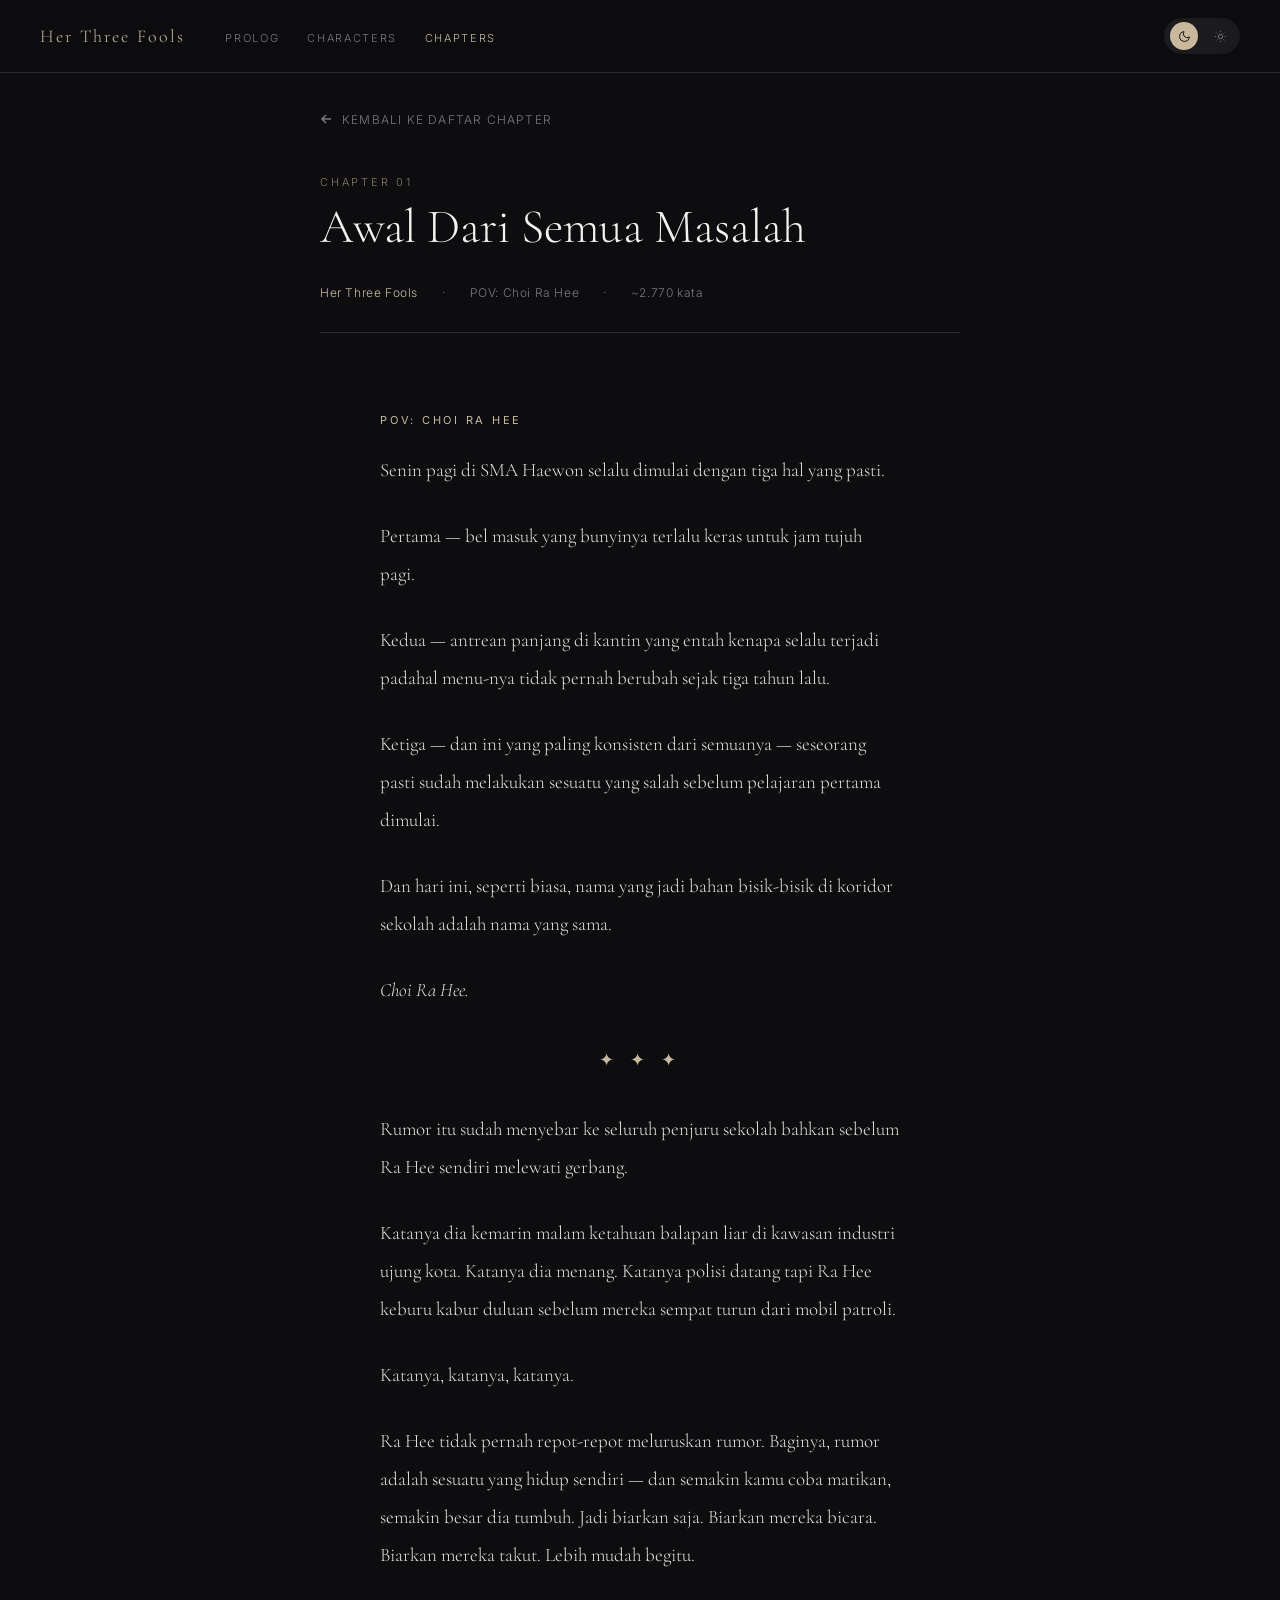
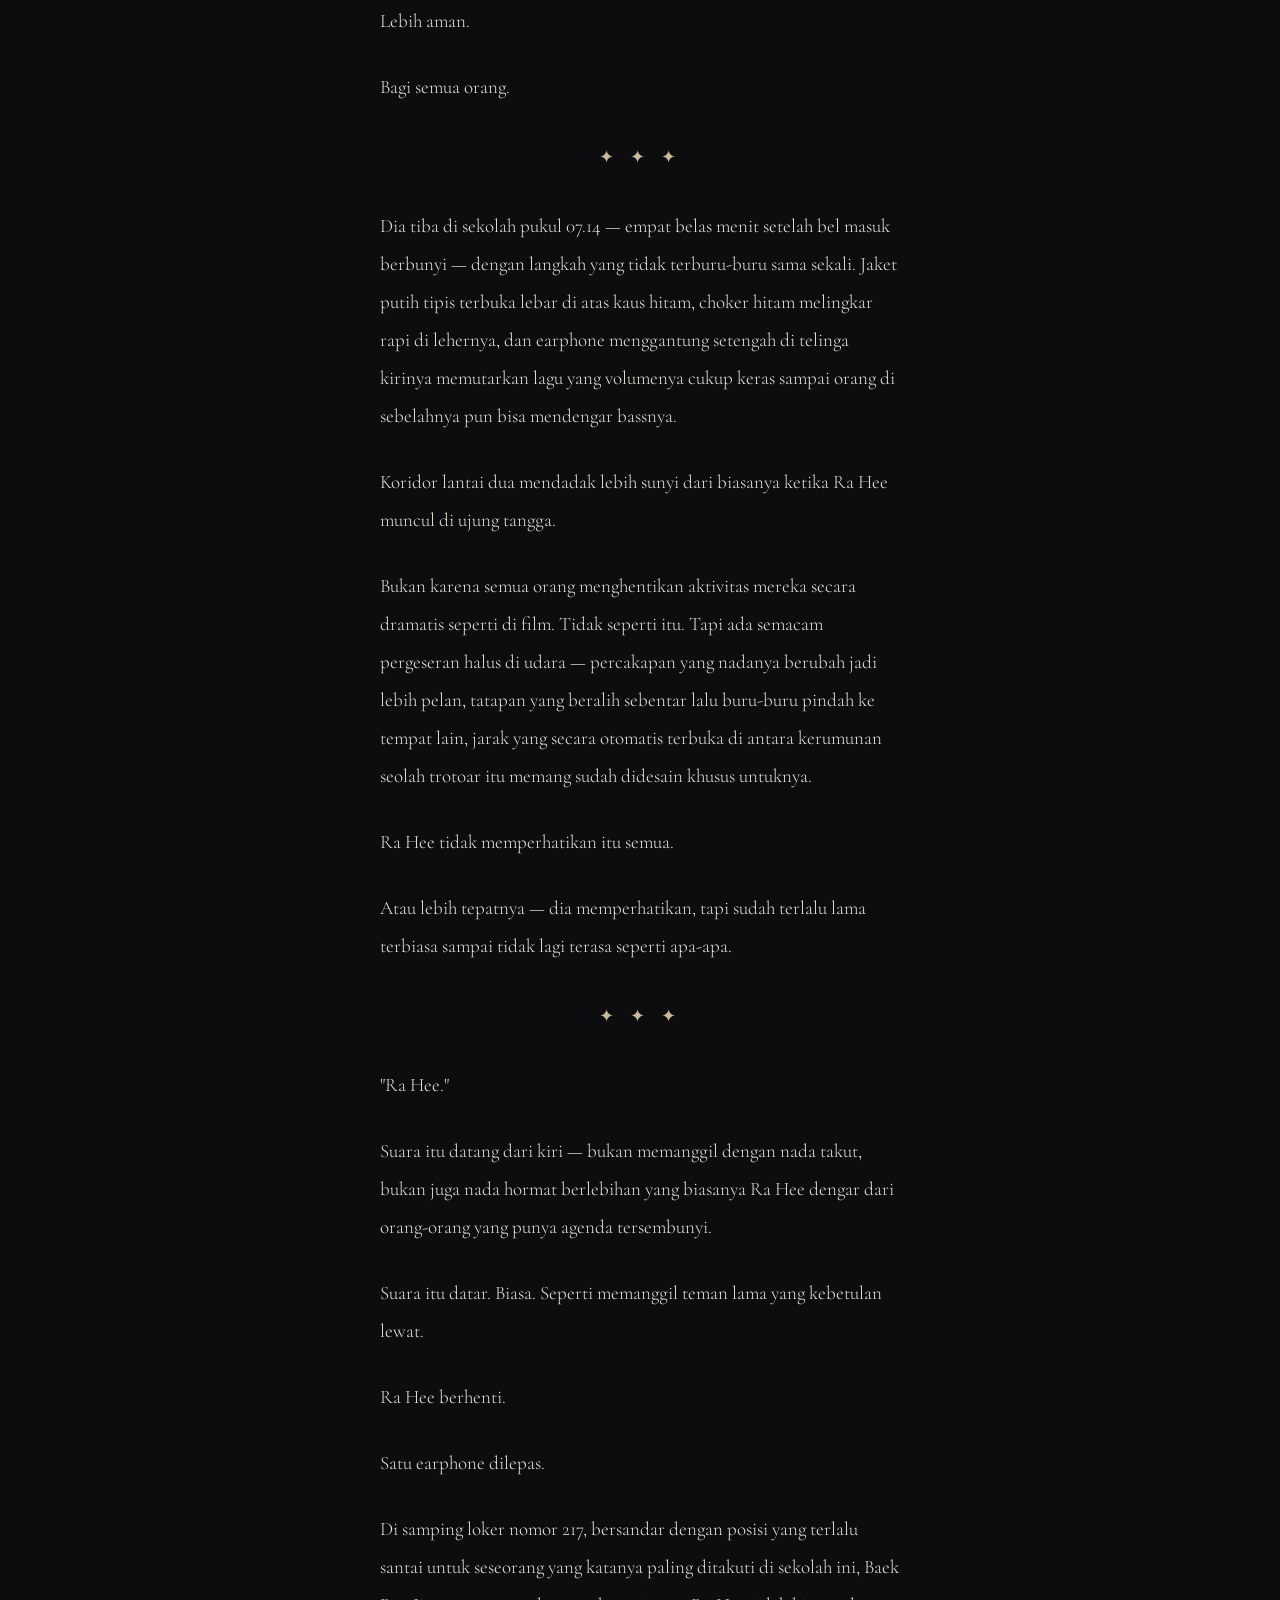
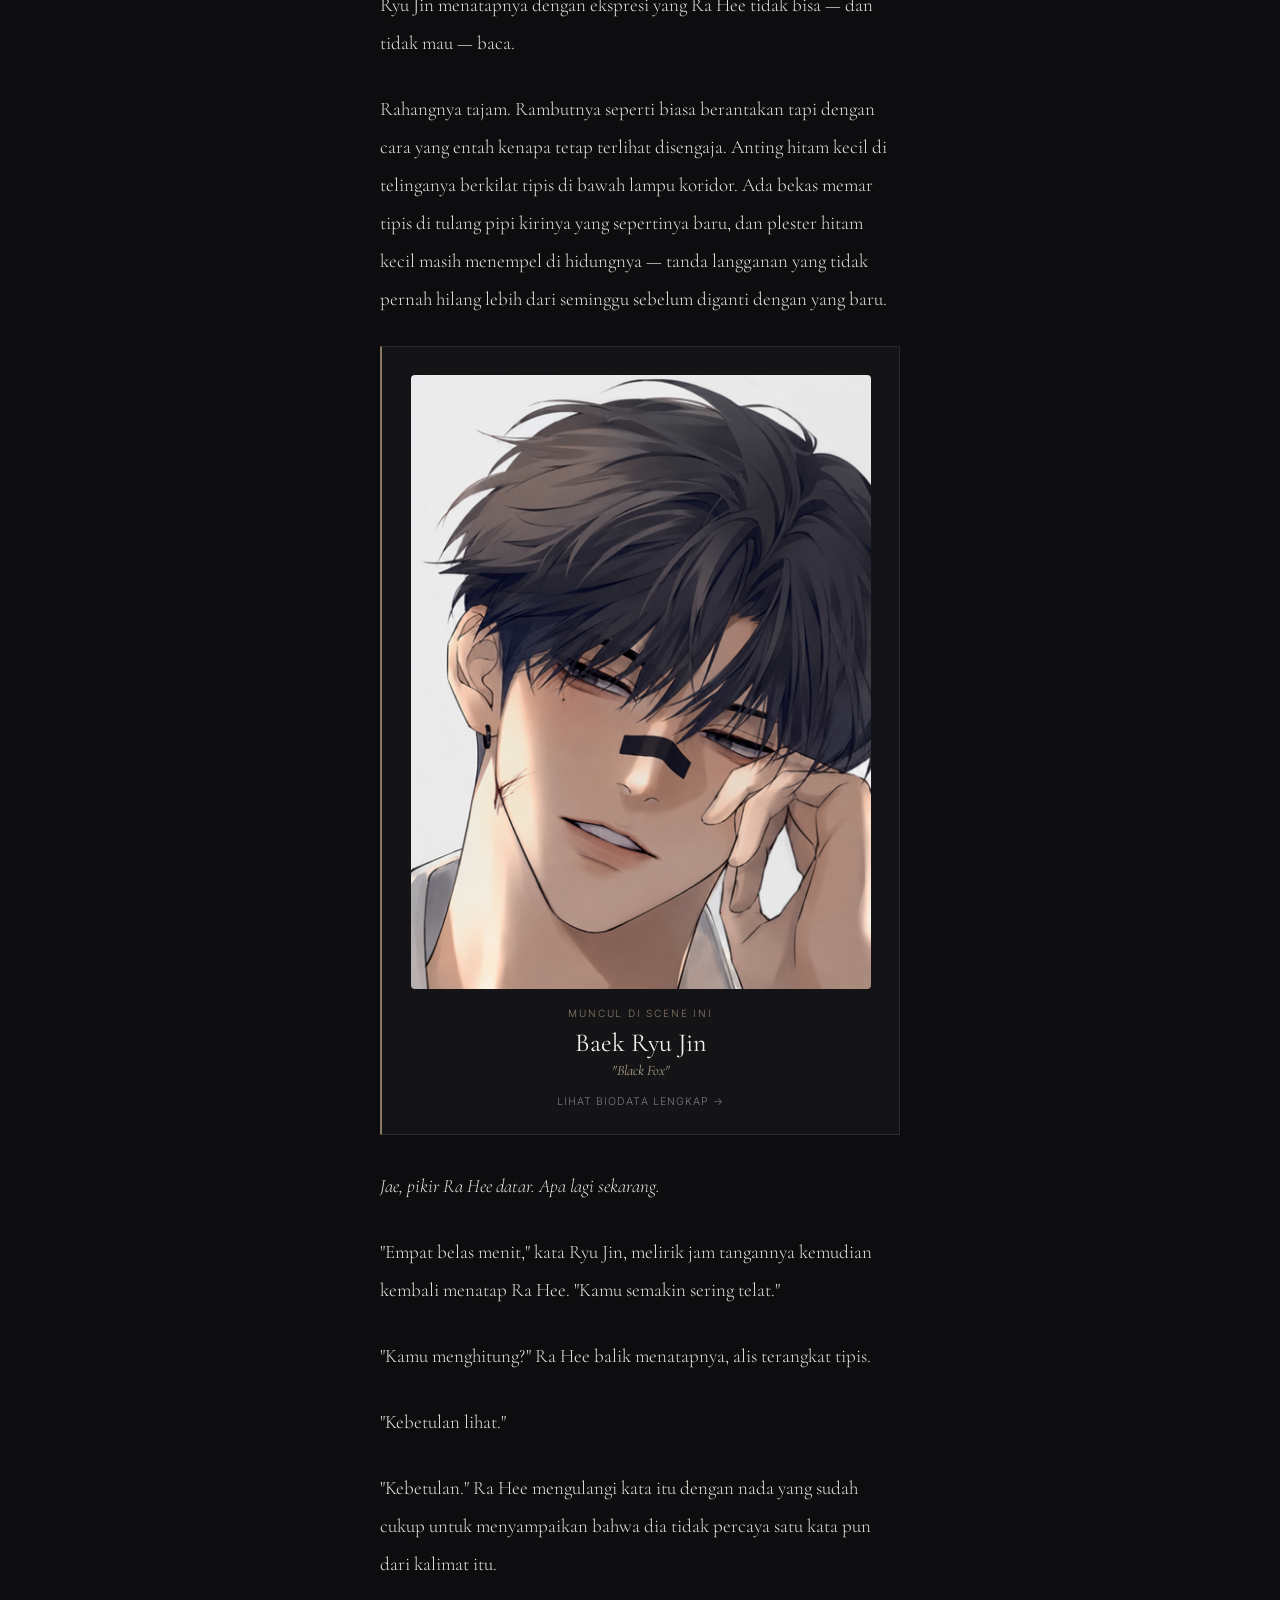
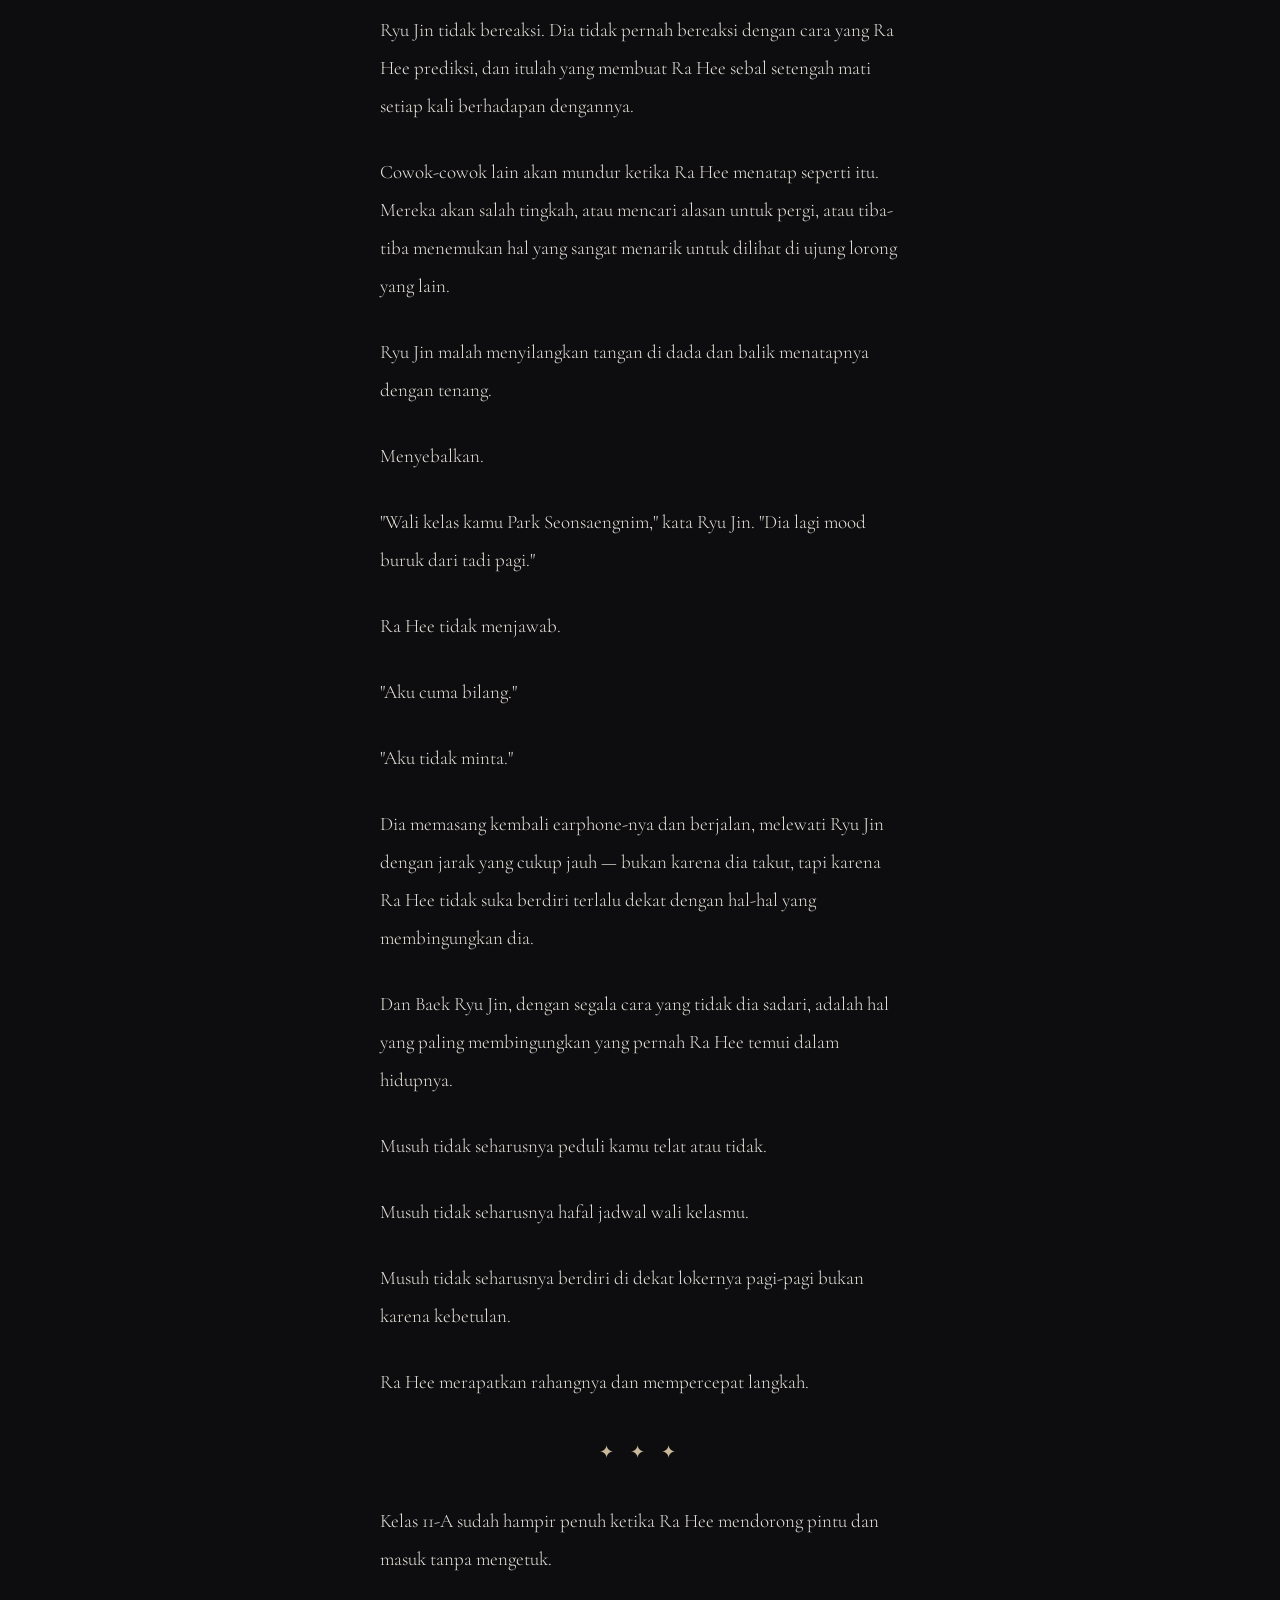
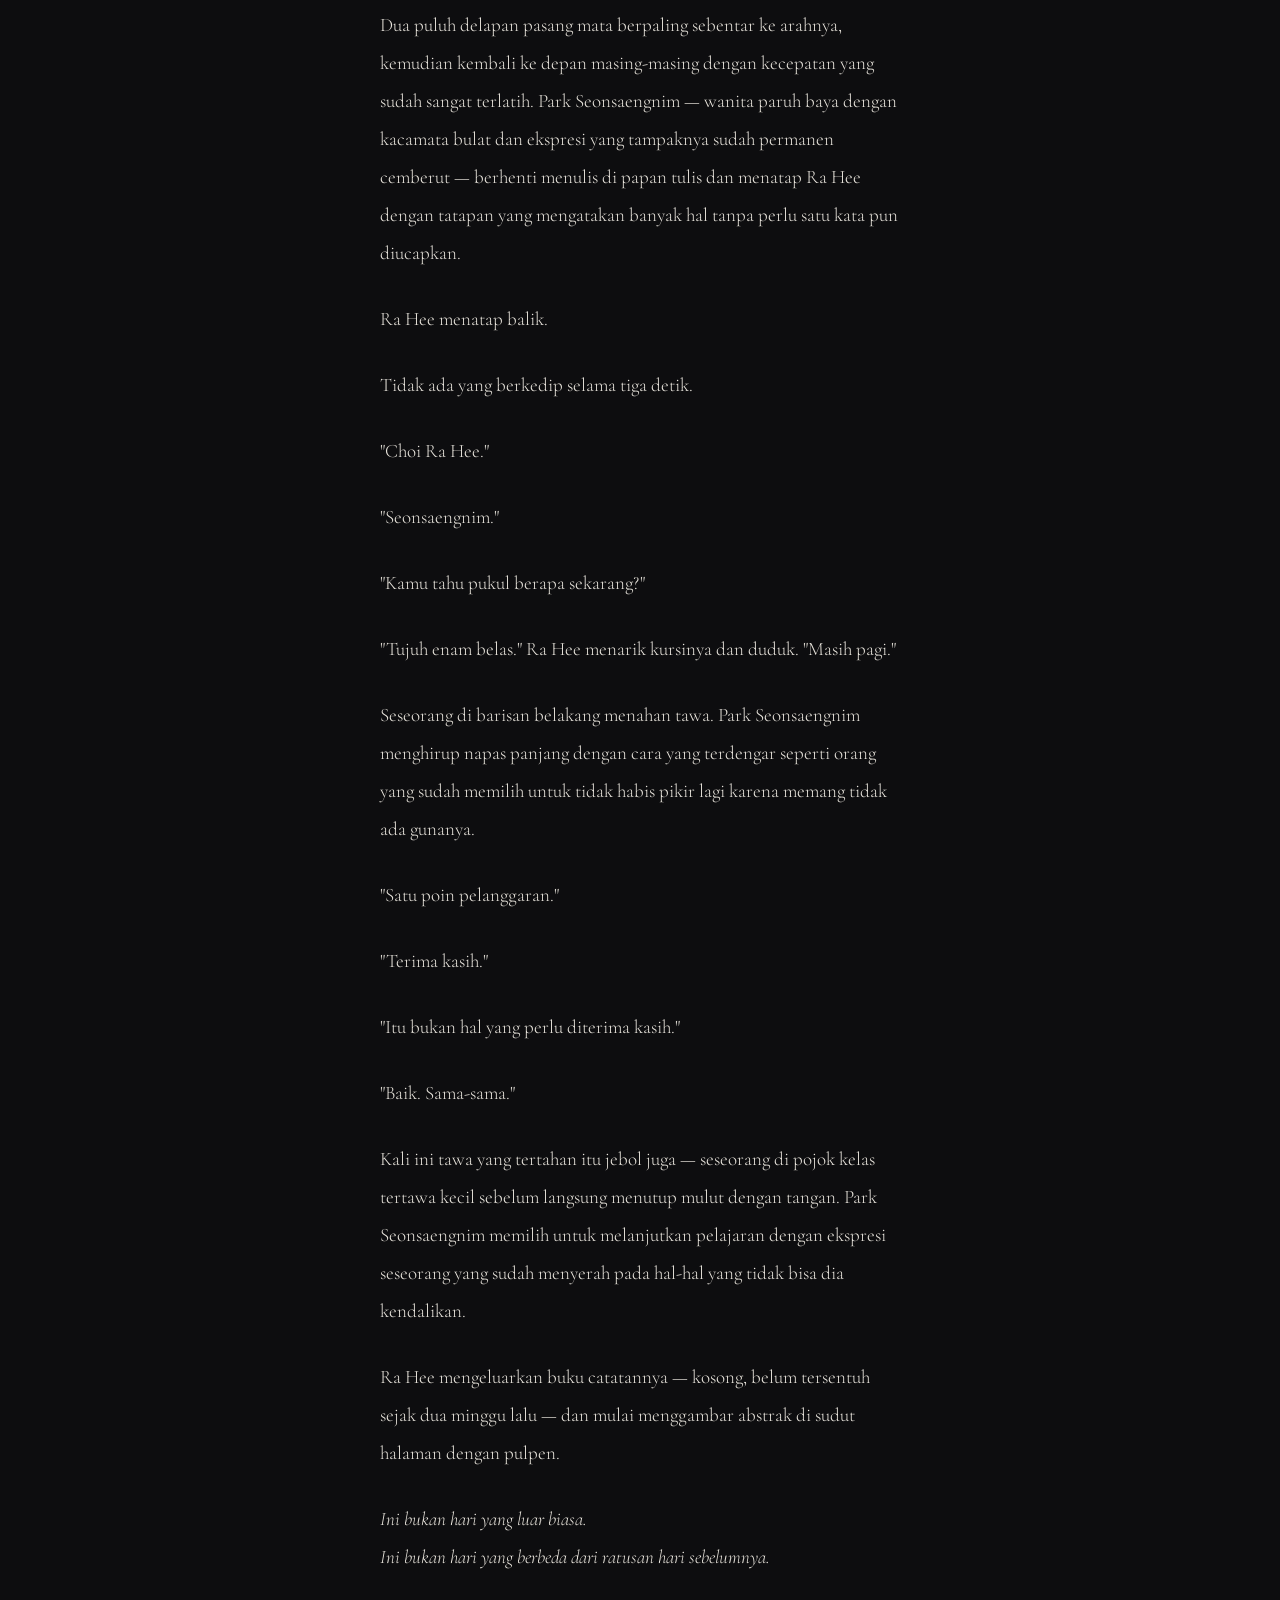
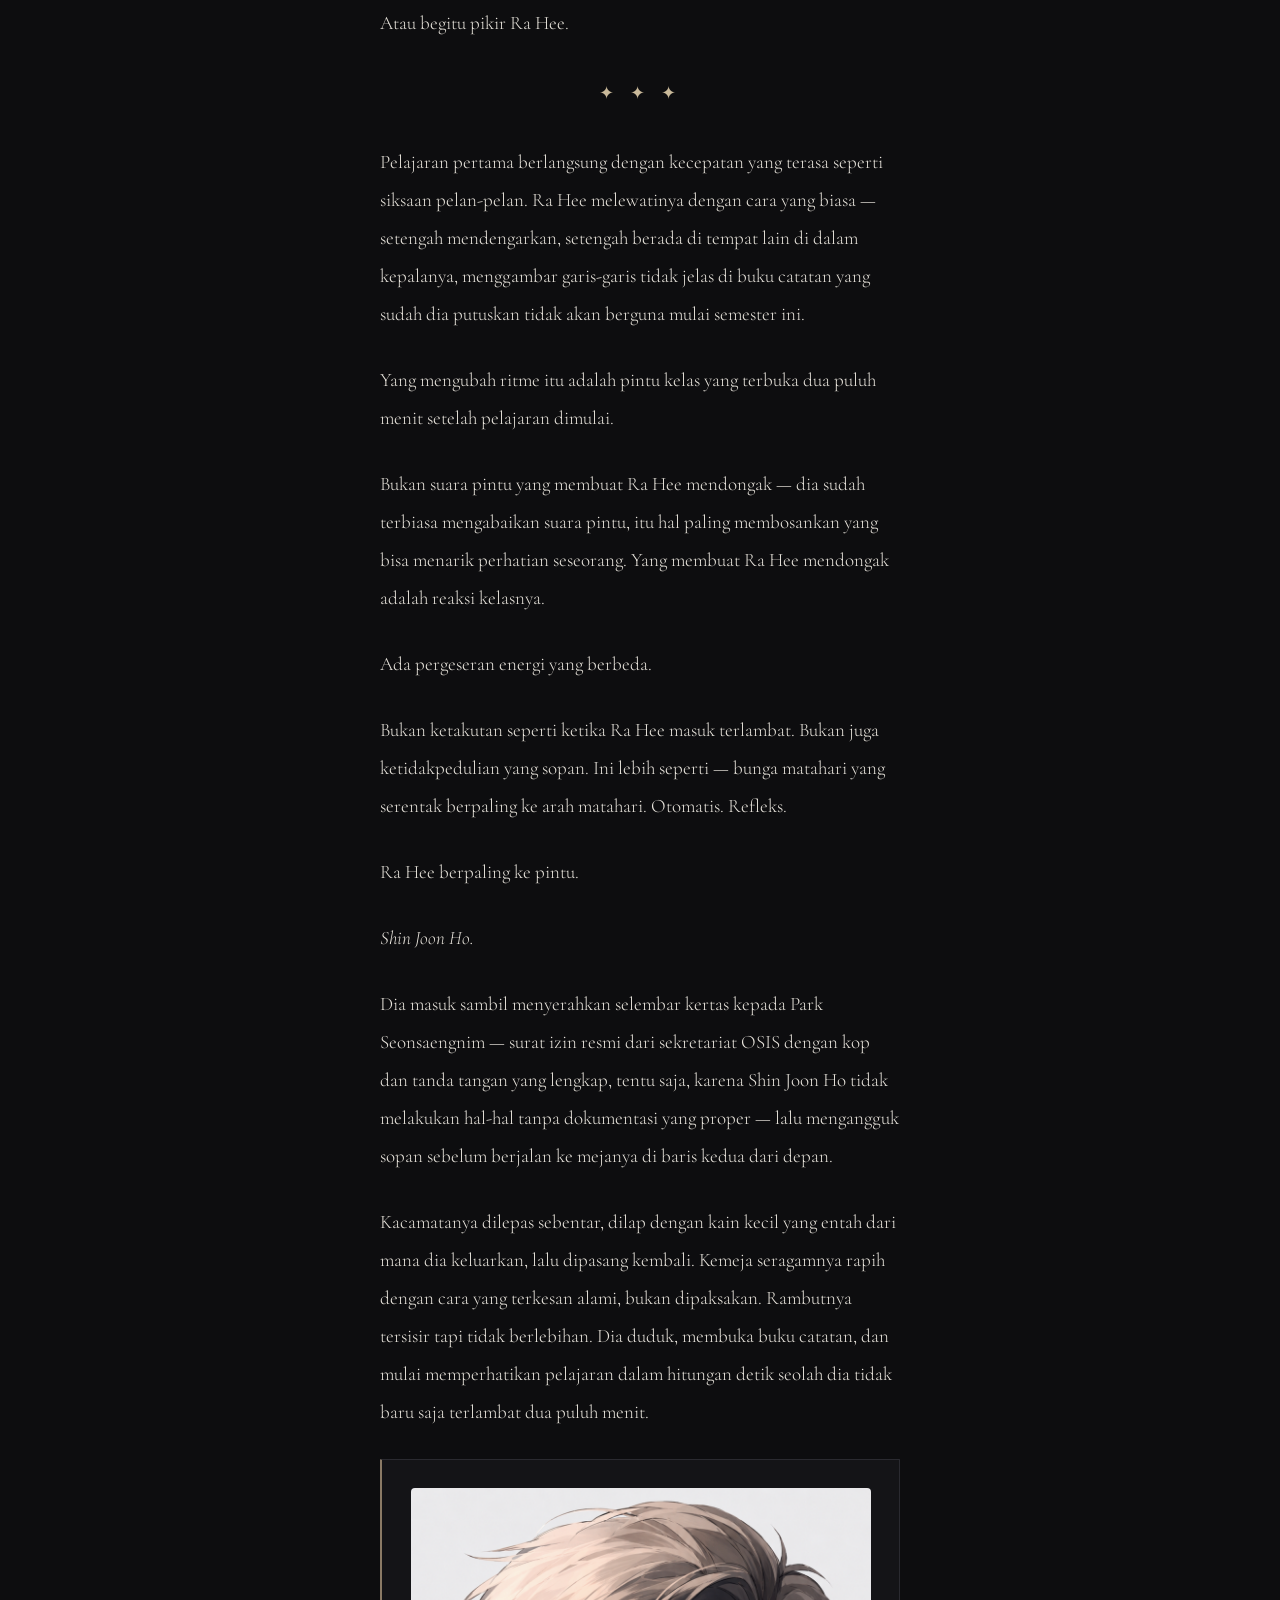
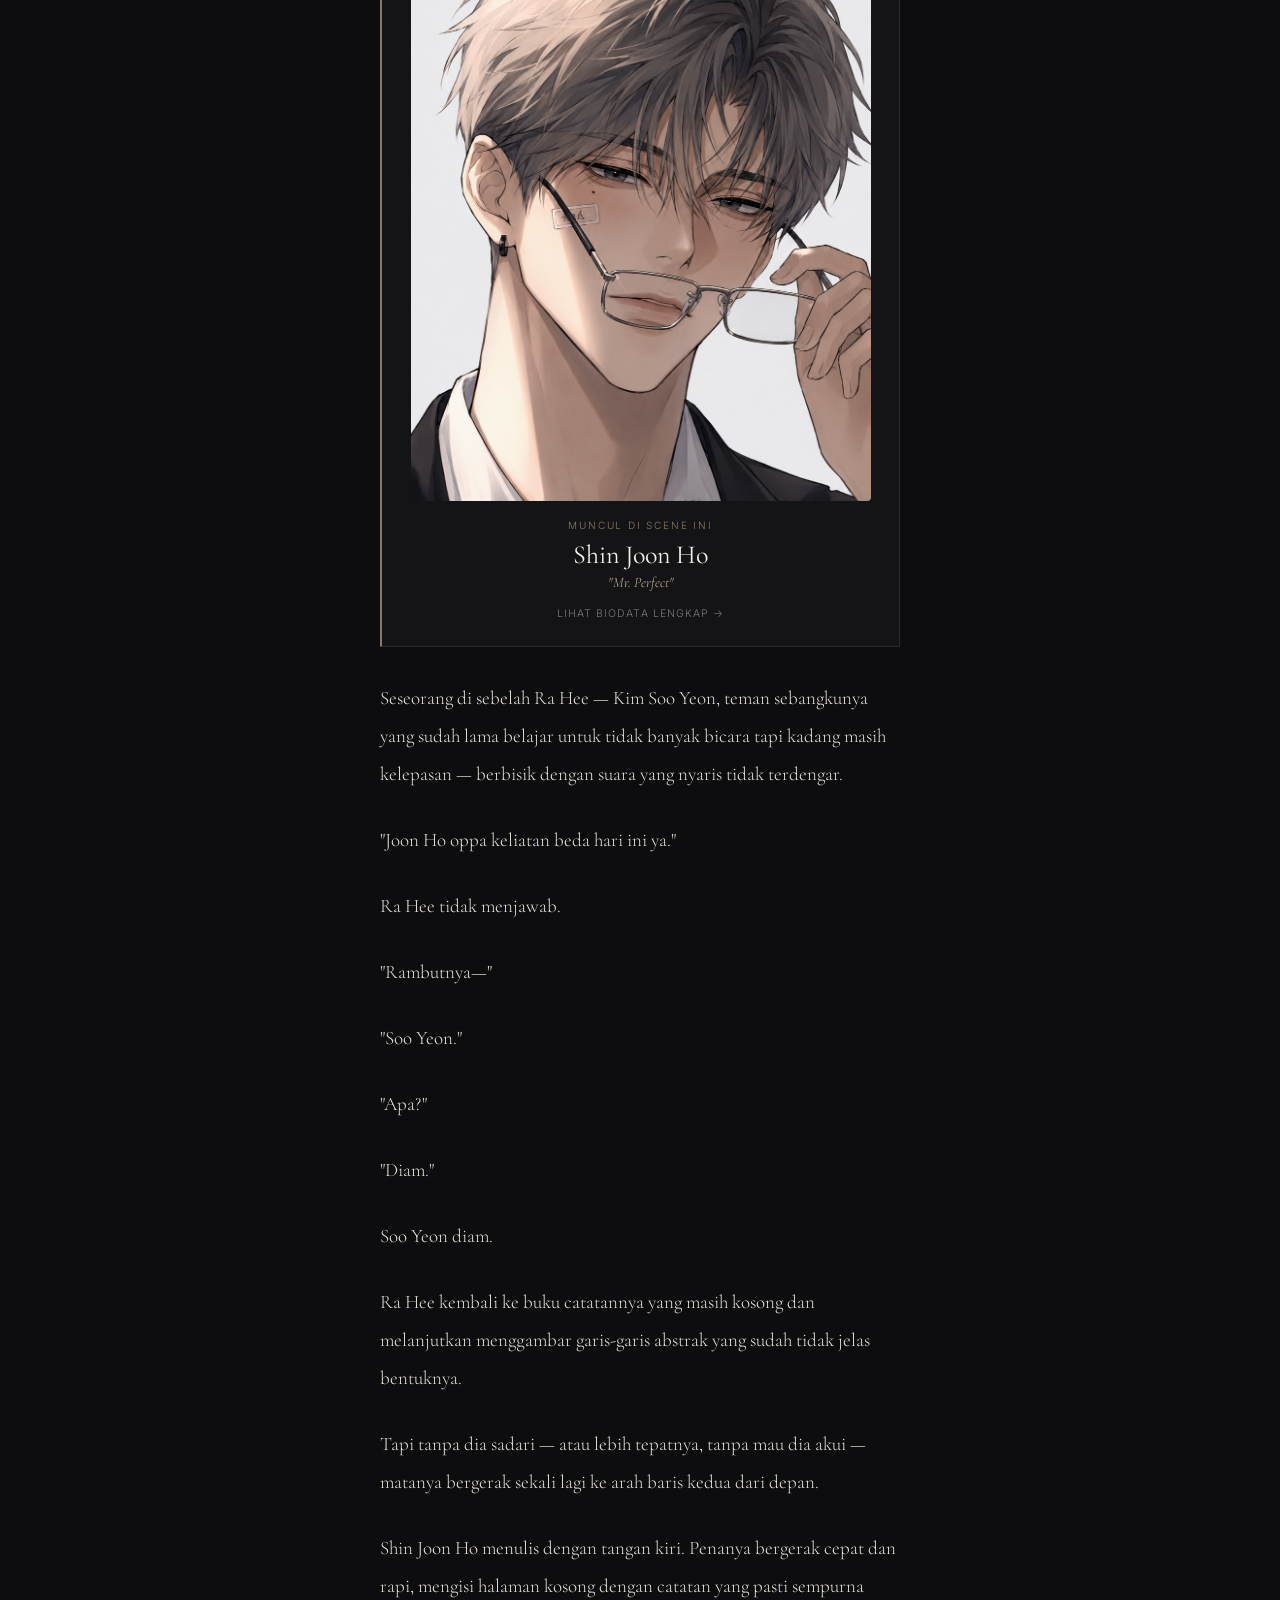
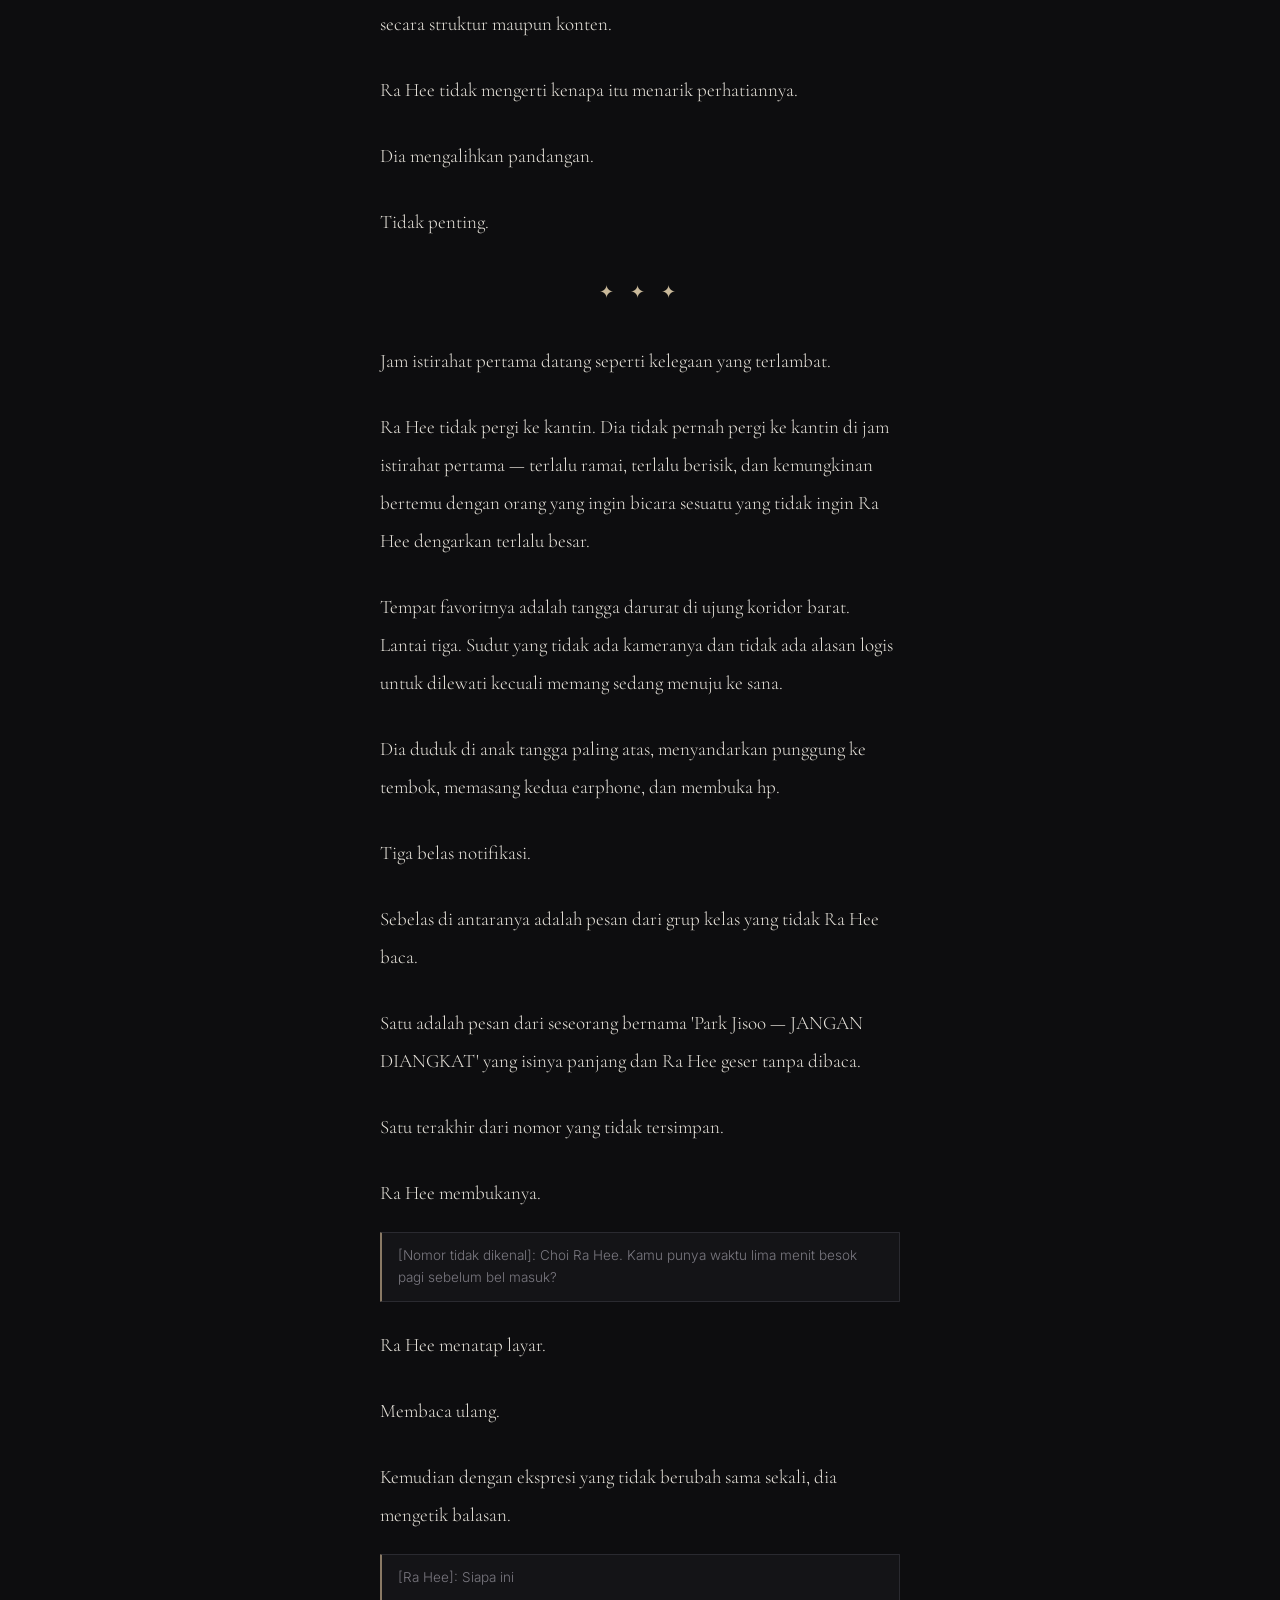
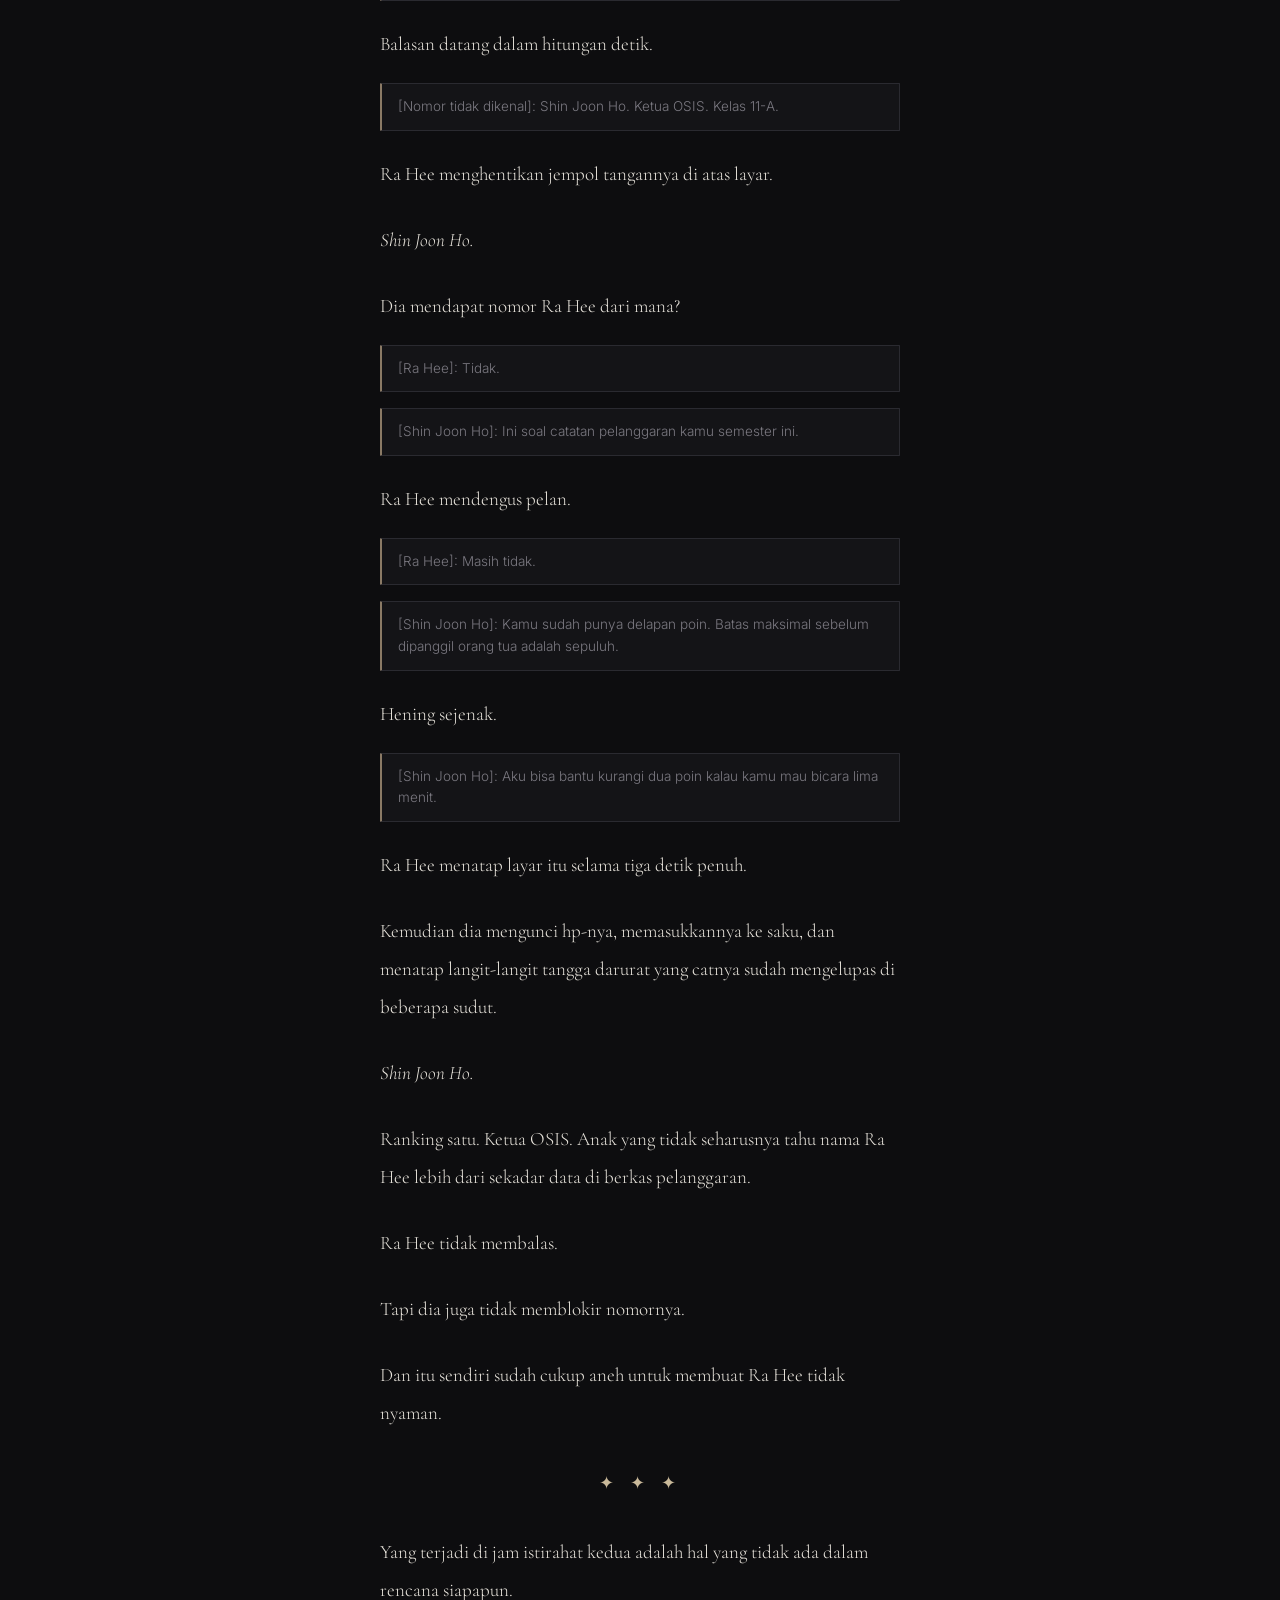
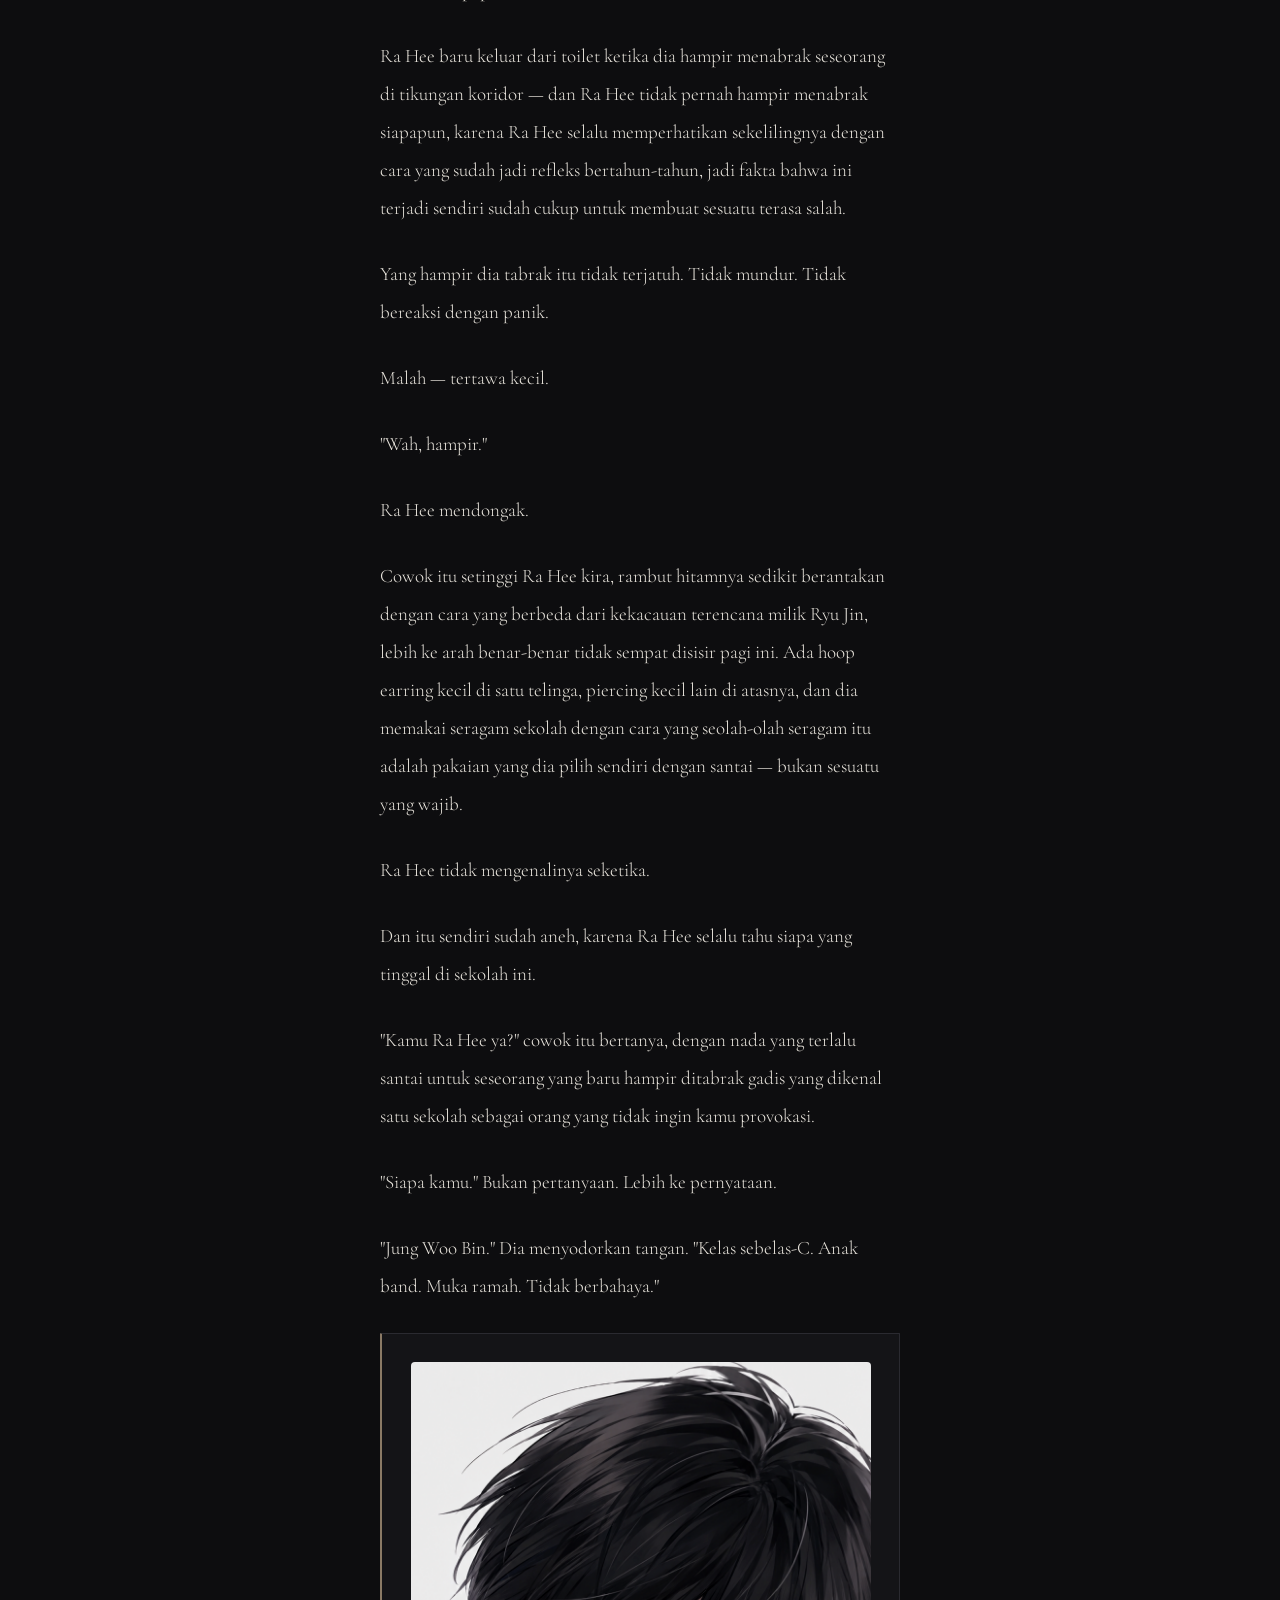
==== chapter-1.html @ b144f865 "first commit" ====
<!DOCTYPE html>
<html lang="id" data-theme="dark">

<head>
    <meta charset="UTF-8" />
    <meta name="viewport" content="width=device-width, initial-scale=1.0" />
    <title>Chapter 01 &mdash; Awal Dari Semua Masalah | Her Three Fools</title>
    <link
        href="https://fonts.googleapis.com/css2?family=Cormorant+Garamond:ital,wght@0,300;0,400;0,600;1,300;1,400&family=Inter:wght@300;400;500&display=swap"
        rel="stylesheet" />
    <link rel="stylesheet" href="assets/style.css" />
</head>

<body>

    <nav>
        <div class="nav-left">
            <a class="nav-logo" href="index.html">Her Three Fools</a>
            <ul class="nav-links">
                <li><a href="index.html#prolog">Prolog</a></li>
                <li><a href="index.html#characters">Characters</a></li>
                <li><a href="index.html#chapters" class="current">Chapters</a></li>
            </ul>
        </div>
        <div class="nav-right">
            <button class="theme-toggle" onclick="toggleTheme()" title="Ganti tema"
                style="cursor:pointer;border:none;font-family:'Inter',sans-serif;">
                <div class="toggle-icon" id="icon-dark">
                    <svg width="13" height="13" viewBox="0 0 24 24" fill="none" stroke="currentColor"
                        stroke-width="1.8">
                        <path d="M21 12.79A9 9 0 1111.21 3 7 7 0 0021 12.79z" /></svg>
                </div>
                <div class="toggle-icon" id="icon-light">
                    <svg width="13" height="13" viewBox="0 0 24 24" fill="none" stroke="currentColor"
                        stroke-width="1.8">
                        <circle cx="12" cy="12" r="4" />
                        <path
                            d="M12 2v2M12 20v2M4.93 4.93l1.41 1.41M17.66 17.66l1.41 1.41M2 12h2M20 12h2M6.34 17.66l-1.41 1.41M19.07 4.93l-1.41 1.41" />
                        </svg>
                </div>
            </button>
            <button class="hamburger-btn" onclick="openMobileMenu()" aria-label="Menu">
                <svg width="16" height="16" viewBox="0 0 24 24" fill="none" stroke="currentColor" stroke-width="1.8">
                    <path d="M3 6h18M3 12h18M3 18h18" /></svg>
            </button>
        </div>
    </nav>

    <div class="menu-overlay" id="menu-overlay" onclick="closeMobileMenu()"></div>
    <div class="mobile-menu" id="mobile-menu">
        <button class="mobile-close" onclick="closeMobileMenu()" aria-label="Tutup menu">
            <svg width="14" height="14" viewBox="0 0 24 24" fill="none" stroke="currentColor" stroke-width="1.8">
                <path d="M6 6l12 12M18 6L6 18" /></svg>
        </button>
        <a href="index.html#prolog">Prolog</a>
        <a href="index.html#characters">Characters</a>
        <a href="index.html#chapters" class="current">Chapters</a>
    </div>

    <div class="reader-header">
        <a class="reader-back" href="index.html#chapters">
            <svg width="14" height="14" viewBox="0 0 14 14" fill="none" stroke="currentColor" stroke-width="1.5">
                <path d="M11 7H3M6 3L2 7l4 4" />
            </svg>
            Kembali ke Daftar Chapter
        </a>
        <div class="reader-chapter-label">Chapter 01</div>
        <h1 class="reader-title">Awal Dari Semua Masalah</h1>
        <div class="reader-meta">
            <span>Her Three Fools</span>
            <span>&middot;</span>
            <span>POV: Choi Ra Hee</span>
            <span>&middot;</span>
            <span>~2.770 kata</span>
        </div>
    </div>

    <div class="reader-body">
        <div class="pov">POV: Choi Ra Hee</div>
        <p>Senin pagi di SMA Haewon selalu dimulai dengan tiga hal yang pasti.</p>
        <p>Pertama — bel masuk yang bunyinya terlalu keras untuk jam tujuh pagi.</p>
        <p>Kedua — antrean panjang di kantin yang entah kenapa selalu terjadi padahal menu-nya tidak pernah berubah
            sejak tiga tahun lalu.</p>
        <p>Ketiga — dan ini yang paling konsisten dari semuanya — seseorang pasti sudah melakukan sesuatu yang salah
            sebelum pelajaran pertama dimulai.</p>
        <p>Dan hari ini, seperti biasa, nama yang jadi bahan bisik-bisik di koridor sekolah adalah nama yang sama.</p>
        <p><em>Choi Ra Hee.</em></p>
        <div class="scene-break">✦ ✦ ✦</div>
        <p>Rumor itu sudah menyebar ke seluruh penjuru sekolah bahkan sebelum Ra Hee sendiri melewati gerbang.</p>
        <p>Katanya dia kemarin malam ketahuan balapan liar di kawasan industri ujung kota. Katanya dia menang. Katanya
            polisi datang tapi Ra Hee keburu kabur duluan sebelum mereka sempat turun dari mobil patroli.</p>
        <p>Katanya, katanya, katanya.</p>
        <p>Ra Hee tidak pernah repot-repot meluruskan rumor. Baginya, rumor adalah sesuatu yang hidup sendiri — dan
            semakin kamu coba matikan, semakin besar dia tumbuh. Jadi biarkan saja. Biarkan mereka bicara. Biarkan
            mereka takut. Lebih mudah begitu.</p>
        <p>Lebih aman.</p>
        <p>Bagi semua orang.</p>
        <div class="scene-break">✦ ✦ ✦</div>
        <p>Dia tiba di sekolah pukul 07.14 — empat belas menit setelah bel masuk berbunyi — dengan langkah yang tidak
            terburu-buru sama sekali. Jaket putih tipis terbuka lebar di atas kaus hitam, choker hitam melingkar rapi di
            lehernya, dan earphone menggantung setengah di telinga kirinya memutarkan lagu yang volumenya cukup keras
            sampai orang di sebelahnya pun bisa mendengar bassnya.</p>
        <p>Koridor lantai dua mendadak lebih sunyi dari biasanya ketika Ra Hee muncul di ujung tangga.</p>
        <p>Bukan karena semua orang menghentikan aktivitas mereka secara dramatis seperti di film. Tidak seperti itu.
            Tapi ada semacam pergeseran halus di udara — percakapan yang nadanya berubah jadi lebih pelan, tatapan yang
            beralih sebentar lalu buru-buru pindah ke tempat lain, jarak yang secara otomatis terbuka di antara
            kerumunan seolah trotoar itu memang sudah didesain khusus untuknya.</p>
        <p>Ra Hee tidak memperhatikan itu semua.</p>
        <p>Atau lebih tepatnya — dia memperhatikan, tapi sudah terlalu lama terbiasa sampai tidak lagi terasa seperti
            apa-apa.</p>
        <div class="scene-break">✦ ✦ ✦</div>
        <p>"Ra Hee."</p>
        <p>Suara itu datang dari kiri — bukan memanggil dengan nada takut, bukan juga nada hormat berlebihan yang
            biasanya Ra Hee dengar dari orang-orang yang punya agenda tersembunyi.</p>
        <p>Suara itu datar. Biasa. Seperti memanggil teman lama yang kebetulan lewat.</p>
        <p>Ra Hee berhenti.</p>
        <p>Satu earphone dilepas.</p>
        <p>Di samping loker nomor 217, bersandar dengan posisi yang terlalu santai untuk seseorang yang katanya paling
            ditakuti di sekolah ini, Baek Ryu Jin menatapnya dengan ekspresi yang Ra Hee tidak bisa — dan tidak mau —
            baca.</p>
        <p>Rahangnya tajam. Rambutnya seperti biasa berantakan tapi dengan cara yang entah kenapa tetap terlihat
            disengaja. Anting hitam kecil di telinganya berkilat tipis di bawah lampu koridor. Ada bekas memar tipis di
            tulang pipi kirinya yang sepertinya baru, dan plester hitam kecil masih menempel di hidungnya — tanda
            langganan yang tidak pernah hilang lebih dari seminggu sebelum diganti dengan yang baru.</p>

        <div class="char-inline-card">
            <div class="char-inline-photo"><img src="assets/images/pose_art/Baek Ryu Jin.png" alt="Baek Ryu Jin" />
            </div>
            <div class="char-inline-text">
                <div class="char-inline-label">Muncul di scene ini</div>
                <div class="char-inline-name">Baek Ryu Jin</div>
                <div class="char-inline-alias">&quot;Black Fox&quot;</div>
                <a class="char-inline-link" href="characters/baek-ryu-jin.html">Lihat biodata lengkap &rarr;</a>
            </div>
        </div>
        <p><em>Jae, pikir Ra Hee datar. Apa lagi sekarang.</em></p>
        <p>"Empat belas menit," kata Ryu Jin, melirik jam tangannya kemudian kembali menatap Ra Hee. "Kamu semakin
            sering telat."</p>
        <p>"Kamu menghitung?" Ra Hee balik menatapnya, alis terangkat tipis.</p>
        <p>"Kebetulan lihat."</p>
        <p>"Kebetulan." Ra Hee mengulangi kata itu dengan nada yang sudah cukup untuk menyampaikan bahwa dia tidak
            percaya satu kata pun dari kalimat itu.</p>
        <p>Ryu Jin tidak bereaksi. Dia tidak pernah bereaksi dengan cara yang Ra Hee prediksi, dan itulah yang membuat
            Ra Hee sebal setengah mati setiap kali berhadapan dengannya.</p>
        <p>Cowok-cowok lain akan mundur ketika Ra Hee menatap seperti itu. Mereka akan salah tingkah, atau mencari
            alasan untuk pergi, atau tiba-tiba menemukan hal yang sangat menarik untuk dilihat di ujung lorong yang
            lain.</p>
        <p>Ryu Jin malah menyilangkan tangan di dada dan balik menatapnya dengan tenang.</p>
        <p>Menyebalkan.</p>
        <p>"Wali kelas kamu Park Seonsaengnim," kata Ryu Jin. "Dia lagi mood buruk dari tadi pagi."</p>
        <p>Ra Hee tidak menjawab.</p>
        <p>"Aku cuma bilang."</p>
        <p>"Aku tidak minta."</p>
        <p>Dia memasang kembali earphone-nya dan berjalan, melewati Ryu Jin dengan jarak yang cukup jauh — bukan karena
            dia takut, tapi karena Ra Hee tidak suka berdiri terlalu dekat dengan hal-hal yang membingungkan dia.</p>
        <p>Dan Baek Ryu Jin, dengan segala cara yang tidak dia sadari, adalah hal yang paling membingungkan yang pernah
            Ra Hee temui dalam hidupnya.</p>
        <p>Musuh tidak seharusnya peduli kamu telat atau tidak.</p>
        <p>Musuh tidak seharusnya hafal jadwal wali kelasmu.</p>
        <p>Musuh tidak seharusnya berdiri di dekat lokernya pagi-pagi bukan karena kebetulan.</p>
        <p>Ra Hee merapatkan rahangnya dan mempercepat langkah.</p>
        <div class="scene-break">✦ ✦ ✦</div>
        <p>Kelas 11-A sudah hampir penuh ketika Ra Hee mendorong pintu dan masuk tanpa mengetuk.</p>
        <p>Dua puluh delapan pasang mata berpaling sebentar ke arahnya, kemudian kembali ke depan masing-masing dengan
            kecepatan yang sudah sangat terlatih. Park Seonsaengnim — wanita paruh baya dengan kacamata bulat dan
            ekspresi yang tampaknya sudah permanen cemberut — berhenti menulis di papan tulis dan menatap Ra Hee dengan
            tatapan yang mengatakan banyak hal tanpa perlu satu kata pun diucapkan.</p>
        <p>Ra Hee menatap balik.</p>
        <p>Tidak ada yang berkedip selama tiga detik.</p>
        <p>"Choi Ra Hee."</p>
        <p>"Seonsaengnim."</p>
        <p>"Kamu tahu pukul berapa sekarang?"</p>
        <p>"Tujuh enam belas." Ra Hee menarik kursinya dan duduk. "Masih pagi."</p>
        <p>Seseorang di barisan belakang menahan tawa. Park Seonsaengnim menghirup napas panjang dengan cara yang
            terdengar seperti orang yang sudah memilih untuk tidak habis pikir lagi karena memang tidak ada gunanya.</p>
        <p>"Satu poin pelanggaran."</p>
        <p>"Terima kasih."</p>
        <p>"Itu bukan hal yang perlu diterima kasih."</p>
        <p>"Baik. Sama-sama."</p>
        <p>Kali ini tawa yang tertahan itu jebol juga — seseorang di pojok kelas tertawa kecil sebelum langsung menutup
            mulut dengan tangan. Park Seonsaengnim memilih untuk melanjutkan pelajaran dengan ekspresi seseorang yang
            sudah menyerah pada hal-hal yang tidak bisa dia kendalikan.</p>
        <p>Ra Hee mengeluarkan buku catatannya — kosong, belum tersentuh sejak dua minggu lalu — dan mulai menggambar
            abstrak di sudut halaman dengan pulpen.</p>
        <p><em>Ini bukan hari yang luar biasa.<br />Ini bukan hari yang berbeda dari ratusan hari sebelumnya.</em></p>
        <p>Atau begitu pikir Ra Hee.</p>
        <div class="scene-break">✦ ✦ ✦</div>
        <p>Pelajaran pertama berlangsung dengan kecepatan yang terasa seperti siksaan pelan-pelan. Ra Hee melewatinya
            dengan cara yang biasa — setengah mendengarkan, setengah berada di tempat lain di dalam kepalanya,
            menggambar garis-garis tidak jelas di buku catatan yang sudah dia putuskan tidak akan berguna mulai semester
            ini.</p>
        <p>Yang mengubah ritme itu adalah pintu kelas yang terbuka dua puluh menit setelah pelajaran dimulai.</p>
        <p>Bukan suara pintu yang membuat Ra Hee mendongak — dia sudah terbiasa mengabaikan suara pintu, itu hal paling
            membosankan yang bisa menarik perhatian seseorang. Yang membuat Ra Hee mendongak adalah reaksi kelasnya.</p>
        <p>Ada pergeseran energi yang berbeda.</p>
        <p>Bukan ketakutan seperti ketika Ra Hee masuk terlambat. Bukan juga ketidakpedulian yang sopan. Ini lebih
            seperti — bunga matahari yang serentak berpaling ke arah matahari. Otomatis. Refleks.</p>
        <p>Ra Hee berpaling ke pintu.</p>
        <p><em>Shin Joon Ho.</em></p>
        <p>Dia masuk sambil menyerahkan selembar kertas kepada Park Seonsaengnim — surat izin resmi dari sekretariat
            OSIS dengan kop dan tanda tangan yang lengkap, tentu saja, karena Shin Joon Ho tidak melakukan hal-hal tanpa
            dokumentasi yang proper — lalu mengangguk sopan sebelum berjalan ke mejanya di baris kedua dari depan.</p>
        <p>Kacamatanya dilepas sebentar, dilap dengan kain kecil yang entah dari mana dia keluarkan, lalu dipasang
            kembali. Kemeja seragamnya rapih dengan cara yang terkesan alami, bukan dipaksakan. Rambutnya tersisir tapi
            tidak berlebihan. Dia duduk, membuka buku catatan, dan mulai memperhatikan pelajaran dalam hitungan detik
            seolah dia tidak baru saja terlambat dua puluh menit.</p>

        <div class="char-inline-card">
            <div class="char-inline-photo"><img src="assets/images/pose_art/Shin Joon Ho.png" alt="Shin Joon Ho" />
            </div>
            <div class="char-inline-text">
                <div class="char-inline-label">Muncul di scene ini</div>
                <div class="char-inline-name">Shin Joon Ho</div>
                <div class="char-inline-alias">&quot;Mr. Perfect&quot;</div>
                <a class="char-inline-link" href="characters/shin-joon-ho.html">Lihat biodata lengkap &rarr;</a>
            </div>
        </div>
        <p>Seseorang di sebelah Ra Hee — Kim Soo Yeon, teman sebangkunya yang sudah lama belajar untuk tidak banyak
            bicara tapi kadang masih kelepasan — berbisik dengan suara yang nyaris tidak terdengar.</p>
        <p>"Joon Ho oppa keliatan beda hari ini ya."</p>
        <p>Ra Hee tidak menjawab.</p>
        <p>"Rambutnya—"</p>
        <p>"Soo Yeon."</p>
        <p>"Apa?"</p>
        <p>"Diam."</p>
        <p>Soo Yeon diam.</p>
        <p>Ra Hee kembali ke buku catatannya yang masih kosong dan melanjutkan menggambar garis-garis abstrak yang sudah
            tidak jelas bentuknya.</p>
        <p>Tapi tanpa dia sadari — atau lebih tepatnya, tanpa mau dia akui — matanya bergerak sekali lagi ke arah baris
            kedua dari depan.</p>
        <p>Shin Joon Ho menulis dengan tangan kiri. Penanya bergerak cepat dan rapi, mengisi halaman kosong dengan
            catatan yang pasti sempurna secara struktur maupun konten.</p>
        <p>Ra Hee tidak mengerti kenapa itu menarik perhatiannya.</p>
        <p>Dia mengalihkan pandangan.</p>
        <p>Tidak penting.</p>
        <div class="scene-break">✦ ✦ ✦</div>
        <p>Jam istirahat pertama datang seperti kelegaan yang terlambat.</p>
        <p>Ra Hee tidak pergi ke kantin. Dia tidak pernah pergi ke kantin di jam istirahat pertama — terlalu ramai,
            terlalu berisik, dan kemungkinan bertemu dengan orang yang ingin bicara sesuatu yang tidak ingin Ra Hee
            dengarkan terlalu besar.</p>
        <p>Tempat favoritnya adalah tangga darurat di ujung koridor barat. Lantai tiga. Sudut yang tidak ada kameranya
            dan tidak ada alasan logis untuk dilewati kecuali memang sedang menuju ke sana.</p>
        <p>Dia duduk di anak tangga paling atas, menyandarkan punggung ke tembok, memasang kedua earphone, dan membuka
            hp.</p>
        <p>Tiga belas notifikasi.</p>
        <p>Sebelas di antaranya adalah pesan dari grup kelas yang tidak Ra Hee baca.</p>
        <p>Satu adalah pesan dari seseorang bernama 'Park Jisoo — JANGAN DIANGKAT' yang isinya panjang dan Ra Hee geser
            tanpa dibaca.</p>
        <p>Satu terakhir dari nomor yang tidak tersimpan.</p>
        <p>Ra Hee membukanya.</p>
        <p class="dialogue-line">[Nomor tidak dikenal]: Choi Ra Hee. Kamu punya waktu lima menit besok pagi sebelum bel
            masuk?</p>
        <p>Ra Hee menatap layar.</p>
        <p>Membaca ulang.</p>
        <p>Kemudian dengan ekspresi yang tidak berubah sama sekali, dia mengetik balasan.</p>
        <p class="dialogue-line">[Ra Hee]: Siapa ini</p>
        <p>Balasan datang dalam hitungan detik.</p>
        <p class="dialogue-line">[Nomor tidak dikenal]: Shin Joon Ho. Ketua OSIS. Kelas 11-A.</p>
        <p>Ra Hee menghentikan jempol tangannya di atas layar.</p>
        <p><em>Shin Joon Ho.</em></p>
        <p>Dia mendapat nomor Ra Hee dari mana?</p>
        <p class="dialogue-line">[Ra Hee]: Tidak.</p>
        <p class="dialogue-line">[Shin Joon Ho]: Ini soal catatan pelanggaran kamu semester ini.</p>
        <p>Ra Hee mendengus pelan.</p>
        <p class="dialogue-line">[Ra Hee]: Masih tidak.</p>
        <p class="dialogue-line">[Shin Joon Ho]: Kamu sudah punya delapan poin. Batas maksimal sebelum dipanggil orang
            tua adalah sepuluh.</p>
        <p>Hening sejenak.</p>
        <p class="dialogue-line">[Shin Joon Ho]: Aku bisa bantu kurangi dua poin kalau kamu mau bicara lima menit.</p>
        <p>Ra Hee menatap layar itu selama tiga detik penuh.</p>
        <p>Kemudian dia mengunci hp-nya, memasukkannya ke saku, dan menatap langit-langit tangga darurat yang catnya
            sudah mengelupas di beberapa sudut.</p>
        <p><em>Shin Joon Ho.</em></p>
        <p>Ranking satu. Ketua OSIS. Anak yang tidak seharusnya tahu nama Ra Hee lebih dari sekadar data di berkas
            pelanggaran.</p>
        <p>Ra Hee tidak membalas.</p>
        <p>Tapi dia juga tidak memblokir nomornya.</p>
        <p>Dan itu sendiri sudah cukup aneh untuk membuat Ra Hee tidak nyaman.</p>
        <div class="scene-break">✦ ✦ ✦</div>
        <p>Yang terjadi di jam istirahat kedua adalah hal yang tidak ada dalam rencana siapapun.</p>
        <p>Ra Hee baru keluar dari toilet ketika dia hampir menabrak seseorang di tikungan koridor — dan Ra Hee tidak
            pernah hampir menabrak siapapun, karena Ra Hee selalu memperhatikan sekelilingnya dengan cara yang sudah
            jadi refleks bertahun-tahun, jadi fakta bahwa ini terjadi sendiri sudah cukup untuk membuat sesuatu terasa
            salah.</p>
        <p>Yang hampir dia tabrak itu tidak terjatuh. Tidak mundur. Tidak bereaksi dengan panik.</p>
        <p>Malah — tertawa kecil.</p>
        <p>"Wah, hampir."</p>
        <p>Ra Hee mendongak.</p>
        <p>Cowok itu setinggi Ra Hee kira, rambut hitamnya sedikit berantakan dengan cara yang berbeda dari kekacauan
            terencana milik Ryu Jin, lebih ke arah benar-benar tidak sempat disisir pagi ini. Ada hoop earring kecil di
            satu telinga, piercing kecil lain di atasnya, dan dia memakai seragam sekolah dengan cara yang seolah-olah
            seragam itu adalah pakaian yang dia pilih sendiri dengan santai — bukan sesuatu yang wajib.</p>
        <p>Ra Hee tidak mengenalinya seketika.</p>
        <p>Dan itu sendiri sudah aneh, karena Ra Hee selalu tahu siapa yang tinggal di sekolah ini.</p>
        <p>"Kamu Ra Hee ya?" cowok itu bertanya, dengan nada yang terlalu santai untuk seseorang yang baru hampir
            ditabrak gadis yang dikenal satu sekolah sebagai orang yang tidak ingin kamu provokasi.</p>
        <p>"Siapa kamu." Bukan pertanyaan. Lebih ke pernyataan.</p>
        <p>"Jung Woo Bin." Dia menyodorkan tangan. "Kelas sebelas-C. Anak band. Muka ramah. Tidak berbahaya."</p>

        <div class="char-inline-card">
            <div class="char-inline-photo"><img src="assets/images/pose_art/Jung Woo Bin.png" alt="Jung Woo Bin" />
            </div>
            <div class="char-inline-text">
                <div class="char-inline-label">Muncul di scene ini</div>
                <div class="char-inline-name">Jung Woo Bin</div>
                <div class="char-inline-alias">&quot;Red Flag Berjalan&quot;</div>
                <a class="char-inline-link" href="characters/jung-woo-bin.html">Lihat biodata lengkap &rarr;</a>
            </div>
        </div>
        <p>Ra Hee menatap tangan itu.</p>
        <p>Tidak menyambutnya.</p>
        <p>"Aku tidak kenal kamu," kata Ra Hee datar.</p>
        <p>"Sekarang kenal." Dia menurunkan tangannya tanpa tampak tersinggung sama sekali. "Aku sudah sering lihat kamu
            tapi baru berani nyapa hari ini."</p>
        <p>"Kenapa baru hari ini."</p>
        <p>Jung Woo Bin tersenyum — bukan senyum canggung, bukan senyum yang dipaksakan, tapi senyum orang yang memang
            selalu punya jawaban untuk pertanyaan apapun.</p>
        <p>"Karena tadi kamu hampir nabrak aku duluan. Kesempatan yang sayang dilewatin."</p>
        <p>Ra Hee menatapnya selama dua detik.</p>
        <p>Kemudian berjalan melewatinya tanpa satu kata pun.</p>
        <p>"Sampai ketemu lagi, Ra Hee!" suaranya terdengar dari belakang, tidak terpengaruh sama sekali.</p>
        <p>Ra Hee tidak menoleh.</p>
        <p>Tapi ada sesuatu yang mengganjal di sudut pikirannya — bukan karena Jung Woo Bin mengatakannya dengan cara
            yang membuatnya percaya, tapi justru karena cara dia mengatakannya terlalu tidak memerlukan persetujuan Ra
            Hee.</p>
        <p><em>Sampai ketemu lagi.</em></p>
        <p>Bukan semoga kita ketemu lagi.</p>
        <p>Bukan kalau kamu mau.</p>
        <p>Dia bilangnya seperti itu sudah pasti terjadi.</p>
        <p>Siapa yang mengajarinya bicara seperti itu.</p>
        <div class="scene-break">✦ ✦ ✦</div>
        <p>Sore hari, ketika sekolah sudah hampir kosong dan koridor lantai satu hanya dihuni oleh beberapa siswa yang
            lupa anggota keluarganya atau memang tidak punya alasan untuk pulang cepat, Ra Hee duduk di tangga depan
            dengan helm di pangkuannya.</p>
        <p>Motornya diparkir di ujung halaman. Dia menunggu Soo Yeon yang katanya perlu mengambil sesuatu dari kelas dan
            sudah hilang selama dua puluh menit.</p>
        <p>Dua puluh menit untuk mengambil satu buku.</p>
        <p>Ra Hee menghembuskan napas pelan dan menatap halaman sekolah yang perlahan kosong.</p>
        <p>Dan kemudian — karena hari ini rupanya memang bukan hari yang biasa — seseorang duduk di sampingnya.</p>
        <p>Tanpa ditanya.</p>
        <p>Tanpa izin.</p>
        <p>Ra Hee tidak perlu menoleh untuk tahu siapa.</p>
        <p>Aroma parfum yang tidak berlebihan tapi terasa jelas, aura ketenangan yang tidak wajar, suara langkah yang
            terlalu terkontrol untuk jadi tidak disengaja —</p>
        <p><em>Shin Joon Ho.</em></p>
        <p>"Kamu tidak balas pesanku," katanya. Bukan dengan nada menuduh. Datar. Faktual.</p>
        <p>"Aku tahu," jawab Ra Hee, sama datar.</p>
        <p>"Aku serius soal dua poinnya."</p>
        <p>"Aku dengar."</p>
        <p>Hening sebentar. Bukan hening yang tidak nyaman — yang lebih menjengkelkan, ini adalah jenis hening yang
            terlalu tenang, seperti Shin Joon Ho memang tidak merasa perlu mengisi setiap detik dengan suara.</p>
        <p>"Kamu tidak penasaran kenapa aku mau repot-repot bantu kamu?" tanya Joon Ho akhirnya.</p>
        <p>Ra Hee baru menoleh ke arahnya.</p>
        <p>Dari jarak ini, dia bisa melihat bahwa wajah Shin Joon Ho memang tidak bisa disebut biasa — ada alasan
            mengapa penggemarnya bisa mengantri di depan kelas demi sekedar melihatnya lewat, dan Ra Hee cukup jujur
            pada diri sendiri untuk mengakui itu sebagai fakta objektif.</p>
        <p>Tapi yang lebih menarik perhatian Ra Hee bukan wajahnya.</p>
        <p>Adalah matanya.</p>
        <p>Orang-orang yang melihat Shin Joon Ho biasanya melihat apa yang mereka mau lihat — sempurna, rapi, tidak
            terjangkau. Tapi dari jarak ini, Ra Hee melihat sesuatu yang berbeda.</p>
        <p>Dia tidak sedang mencari sesuatu dari Ra Hee.</p>
        <p>Kebanyakan orang yang mendekati Ra Hee selalu punya sesuatu yang mereka inginkan — rasa ingin tahu, sensasi,
            atau sekedar cerita untuk diceritakan ke orang lain. Tapi Shin Joon Ho menatap Ra Hee seperti seseorang yang
            sudah menemukan sesuatu dan sedang memutuskan apa yang harus dilakukan dengannya.</p>
        <p>Itu justru lebih mengkhawatirkan.</p>
        <p>"Tidak," kata Ra Hee akhirnya, membalikkan pandangan ke halaman. "Aku tidak penasaran."</p>
        <p>Joon Ho tidak menjawab langsung.</p>
        <p>"Baik," katanya setelah beberapa detik. "Tapi tawarannya masih berlaku."</p>
        <p>Dia berdiri. Merapikan seragamnya yang sebenarnya sudah rapi. Mengambil tasnya.</p>
        <p>Dan sebelum pergi, dia berhenti sebentar —</p>
        <p>"Kamu hari ini hampir ketemu Woo Bin, ya?"</p>
        <p>Ra Hee menoleh tajam.</p>
        <p>Tapi Shin Joon Ho sudah berjalan, punggungnya menjauh dengan langkah yang tidak terburu-buru, dan Ra Hee
            tidak bisa melihat ekspresinya.</p>
        <p><em>Dia tahu.</em></p>
        <p>Ra Hee menatap punggung itu sampai menghilang di balik gerbang.</p>
        <p>Kemudian menatap kembali ke halaman yang makin kosong, mengerutkan alis tipis, dan memutar satu pertanyaan
            yang sama berulang-ulang di kepalanya —</p>
        <p><em>Apa yang sedang terjadi hari ini.</em></p>
        <div class="scene-break">✦ ✦ ✦</div>
        <p>Soo Yeon akhirnya muncul tiga puluh dua menit setelah berjanji dua puluh menit, membawa buku yang ternyata
            ada dua, bukan satu, dan wajah bersalah yang Ra Hee sudah hafal.</p>
        <p>"Maaf, Ra Hee, tadi ketemu—"</p>
        <p>"Naik."</p>
        <p>"Tapi aku mau—"</p>
        <p>"Soo Yeon."</p>
        <p>"...naik."</p>
        <p>Mereka meninggalkan halaman SMA Haewon dengan suara mesin motor yang lebih keras dari yang diizinkan
            peraturan sekolah, dan Ra Hee melajukan motornya dengan kecepatan yang sudah di atas batas wajar bahkan
            sebelum melewati tikungan pertama.</p>
        <p>Angin sore memukul wajahnya.</p>
        <p>Ra Hee tidak memikirkan apapun.</p>
        <p>Atau mencoba untuk tidak.</p>
        <p>Tapi tiga nama itu sudah terlanjur memenuhi kepalanya seperti lagu yang tidak bisa kamu berhentikan setelah
            mendengar refrain-nya —</p>
        <p><em>Baek Ryu Jin.<br />Shin Joon Ho.<br />Jung Woo Bin.</em></p>
        <p>Satu hari.</p>
        <p>Tiga orang.</p>
        <p>Ini bukan kebetulan.</p>
        <p>Dan Choi Ra Hee, gadis yang sudah bertahun-tahun selamat dari hal-hal yang jauh lebih berbahaya dari ini,
            merasakan sesuatu yang sangat tidak biasa merayap pelan di dadanya.</p>
        <p>Sesuatu yang sangat mirip dengan firasat buruk.</p>
        <div class="scene-break">✦ ✦ ✦</div>
        <p>Di sekolah yang sama, di lantai yang berbeda, di satu momen yang tidak akan pernah diakui oleh siapapun yang
            terlibat —</p>
        <p>Baek Ryu Jin berdiri di depan cermin toilet dan menyentuh bekas memar di tulang pipinya dengan ekspresi yang
            tidak terbaca.</p>
        <p>Shin Joon Ho duduk di ruang OSIS, menatap satu nama di daftar pelanggaran siswa yang sudah dia baca tiga kali
            lebih banyak dari yang seharusnya diperlukan.</p>
        <p>Dan Jung Woo Bin, di studio musik kecil di basement sekolah, memetik gitar dengan melodi yang tidak ada
            judulnya dan senyum yang tidak pergi-pergi dari wajahnya sejak sore tadi.</p>
        <p>Tidak ada yang tahu bahwa hari ini adalah hari pertama.</p>
        <p>Pertama dari banyak hal yang akan mengubah segalanya.</p>
        <p>Untuk Ra Hee.</p>
        <p>Dan untuk mereka bertiga.</p>

    </div>

    <div class="reader-nav">
        <span class="nav-chapter-btn disabled"><svg width="14" height="14" viewBox="0 0 14 14" fill="none"
                stroke="currentColor" stroke-width="1.5">
                <path d="M11 7H3M6 3L2 7l4 4" /></svg><span class="btn-text">Chapter Sebelumnya</span></span>
        <div class="progress-dots">
            <div class="dot active"></div>
            <div class="dot"></div>
            <div class="dot"></div>
        </div>
        <a class="nav-chapter-btn primary" href="chapter-2.html"><span class="btn-text">Chapter Selanjutnya</span><svg
                width="14" height="14" viewBox="0 0 14 14" fill="none" stroke="currentColor" stroke-width="1.5">
                <path d="M3 7h8M9 3l4 4-4 4" /></svg></a>
    </div>

    <footer>
        <div class="footer-title">Her Three Fools</div>
        <div class="footer-note">Original AU &middot; Semua karakter adalah fiksi &middot; Dilarang plagiasi</div>
    </footer>

    <script src="assets/site.js"></script>
</body>

</html>
---- assets/style.css ----
@import url('https://fonts.googleapis.com/css2?family=Cormorant+Garamond:ital,wght@0,300;0,400;0,600;1,300;1,400&family=Inter:wght@300;400;500&display=swap');

*,
*::before,
*::after {
    box-sizing: border-box;
    margin: 0;
    padding: 0;
}

/* ── DARK THEME ── */
:root,
[data-theme="dark"] {
    --bg: #0d0d0f;
    --surface: #141417;
    --surface2: #1a1a1f;
    --border: #2a2a30;
    --text: #e8e4dc;
    --muted: #7a7880;
    --accent: #c9b99a;
    --accent-dim: #8a7a65;
    --white: #f5f2ed;
    --nav-bg: rgba(13, 13, 15, 0.96);
    --poster-grad: rgba(13, 13, 15, 0.6);
    --hero-fade: #0d0d0f;
    --quote-col: #1a1a1f;
}

/* ── LIGHT THEME ── */
[data-theme="light"] {
    --bg: #f7f4ef;
    --surface: #ffffff;
    --surface2: #f0ece5;
    --border: #e0d9cf;
    --text: #2a2520;
    --muted: #9a8f82;
    --accent: #8a6a45;
    --accent-dim: #b08d6a;
    --white: #1a1510;
    --nav-bg: rgba(247, 244, 239, 0.96);
    --poster-grad: rgba(247, 244, 239, 0.5);
    --hero-fade: #f7f4ef;
    --quote-col: #ede8e0;
}

html {
    scroll-behavior: smooth;
}

body {
    background: var(--bg);
    color: var(--text);
    font-family: 'Inter', sans-serif;
    font-weight: 300;
    min-height: 100vh;
    overflow-x: hidden;
    transition: background 0.35s ease, color 0.35s ease;
}

/* ── NAV ── */
nav {
    position: fixed;
    top: 0;
    left: 0;
    right: 0;
    z-index: 200;
    padding: 18px 40px;
    display: flex;
    align-items: center;
    justify-content: space-between;
    background: var(--nav-bg);
    backdrop-filter: blur(12px);
    border-bottom: 1px solid var(--border);
    transition: background 0.35s, border-color 0.35s;
}

.nav-left {
    display: flex;
    align-items: center;
    gap: 40px;
}

.nav-logo {
    font-family: 'Cormorant Garamond', serif;
    font-size: 18px;
    font-weight: 300;
    letter-spacing: 0.12em;
    color: var(--accent);
    text-decoration: none;
    cursor: pointer;
}

.nav-links {
    display: flex;
    gap: 28px;
    list-style: none;
}

.nav-links a {
    color: var(--muted);
    text-decoration: none;
    font-size: 11px;
    letter-spacing: 0.15em;
    text-transform: uppercase;
    transition: color 0.2s;
}

.nav-links a:hover,
.nav-links a.current {
    color: var(--accent);
}

.nav-right {
    display: flex;
    align-items: center;
    gap: 14px;
}

/* ── THEME TOGGLE ── */
.theme-toggle {
    display: flex;
    align-items: center;
    gap: 8px;
    background: var(--surface2);
    border: 1px solid var(--border);
    border-radius: 999px;
    padding: 4px 6px;
    cursor: pointer;
    transition: background 0.3s, border-color 0.3s;
}

.theme-toggle:hover {
    border-color: var(--accent);
}

.toggle-icon {
    width: 28px;
    height: 28px;
    border-radius: 50%;
    display: flex;
    align-items: center;
    justify-content: center;
    transition: background 0.25s, color 0.25s;
}

.toggle-icon.active {
    background: var(--accent);
    color: var(--bg);
}

.toggle-icon:not(.active) {
    color: var(--muted);
}

/* ── HAMBURGER (mobile nav) ── */
.hamburger-btn {
    display: none;
    width: 36px;
    height: 36px;
    border-radius: 50%;
    align-items: center;
    justify-content: center;
    background: var(--surface2);
    border: 1px solid var(--border);
    color: var(--text);
    cursor: pointer;
}

.mobile-menu {
    display: none;
    position: fixed;
    top: 0;
    right: 0;
    bottom: 0;
    width: 78%;
    max-width: 320px;
    background: var(--nav-bg);
    backdrop-filter: blur(16px);
    border-left: 1px solid var(--border);
    z-index: 300;
    padding: 90px 32px 40px;
    transform: translateX(100%);
    transition: transform 0.3s ease;
    flex-direction: column;
    gap: 4px;
}

.mobile-menu.open {
    transform: translateX(0);
}

.mobile-menu a {
    display: block;
    color: var(--text);
    text-decoration: none;
    font-family: 'Cormorant Garamond', serif;
    font-size: 22px;
    padding: 16px 0;
    border-bottom: 1px solid var(--border);
}

.mobile-menu a.current {
    color: var(--accent);
}

.menu-overlay {
    display: none;
    position: fixed;
    inset: 0;
    background: rgba(0, 0, 0, 0.5);
    z-index: 290;
    opacity: 0;
    transition: opacity 0.3s ease;
}

.menu-overlay.open {
    display: block;
    opacity: 1;
}

.mobile-close {
    position: absolute;
    top: 20px;
    right: 24px;
    width: 32px;
    height: 32px;
    display: flex;
    align-items: center;
    justify-content: center;
    background: none;
    border: 1px solid var(--border);
    border-radius: 50%;
    color: var(--text);
    cursor: pointer;
}

@media (max-width: 900px) {
    .nav-links {
        display: none;
    }

    .hamburger-btn {
        display: flex;
    }

    .mobile-menu {
        display: flex;
    }
}

/* ── HERO ── */
.hero {
    min-height: 100vh;
    display: grid;
    grid-template-columns: 1fr 1fr;
    align-items: center;
    padding: 80px 80px 0;
    gap: 80px;
    position: relative;
}

.hero::after {
    content: '';
    position: absolute;
    bottom: 0;
    left: 0;
    right: 0;
    height: 180px;
    background: linear-gradient(to bottom, transparent, var(--hero-fade));
    pointer-events: none;
    transition: background 0.35s;
}

.hero-poster {
    display: flex;
    justify-content: center;
    align-items: center;
}

.poster-frame {
    position: relative;
    width: 320px;
}

.poster-frame img {
    width: 100%;
    border-radius: 2px;
    display: block;
    filter: contrast(1.03) brightness(0.97);
}

.poster-overlay {
    position: absolute;
    inset: 0;
    background: linear-gradient(to top, var(--poster-grad) 0%, transparent 55%);
    border-radius: 2px;
    transition: background 0.35s;
}

.poster-label {
    position: absolute;
    bottom: 20px;
    left: 20px;
    right: 20px;
}

.poster-tag {
    font-size: 10px;
    letter-spacing: 0.2em;
    text-transform: uppercase;
    color: var(--accent);
    font-weight: 400;
    margin-bottom: 6px;
}

.poster-chapter-badge {
    display: inline-block;
    background: rgba(201, 185, 154, 0.15);
    border: 1px solid rgba(201, 185, 154, 0.3);
    color: var(--accent);
    font-size: 11px;
    letter-spacing: 0.1em;
    padding: 4px 12px;
    border-radius: 1px;
}

.poster-frame::before,
.poster-frame::after {
    content: '';
    position: absolute;
    width: 20px;
    height: 20px;
    border-color: var(--accent);
    border-style: solid;
    transition: border-color 0.35s;
}

.poster-frame::before {
    top: -6px;
    left: -6px;
    border-width: 1px 0 0 1px;
}

.poster-frame::after {
    bottom: -6px;
    right: -6px;
    border-width: 0 1px 1px 0;
}

/* ── HERO TEXT ── */
.hero-eyebrow {
    font-size: 11px;
    letter-spacing: 0.25em;
    text-transform: uppercase;
    color: var(--accent-dim);
    margin-bottom: 20px;
    font-weight: 400;
}

.hero-title {
    font-family: 'Cormorant Garamond', serif;
    font-size: 72px;
    font-weight: 300;
    line-height: 0.92;
    color: var(--white);
    margin-bottom: 8px;
    transition: color 0.35s;
}

.hero-title em {
    font-style: italic;
    color: var(--accent);
}

.hero-subtitle {
    font-family: 'Cormorant Garamond', serif;
    font-size: 17px;
    font-weight: 300;
    font-style: italic;
    color: var(--muted);
    margin-bottom: 32px;
    letter-spacing: 0.05em;
}

.hero-divider {
    width: 40px;
    height: 1px;
    background: var(--accent-dim);
    margin-bottom: 28px;
    transition: background 0.35s;
}

.hero-desc {
    font-size: 14px;
    line-height: 1.9;
    color: var(--muted);
    max-width: 420px;
    margin-bottom: 40px;
}

.hero-desc strong {
    color: var(--accent);
    font-weight: 400;
}

.cast-row {
    display: flex;
    flex-wrap: wrap;
    gap: 8px;
    margin-bottom: 48px;
}

.cast-chip {
    background: var(--surface2);
    border: 1px solid var(--border);
    padding: 6px 14px;
    border-radius: 1px;
    font-size: 11px;
    letter-spacing: 0.05em;
    color: var(--muted);
    white-space: nowrap;
    transition: background 0.35s, border-color 0.35s;
    display: inline-flex;
    align-items: center;
    gap: 6px;
    text-decoration: none;
}

.cast-chip svg {
    flex-shrink: 0;
    color: var(--accent);
}

.cast-chip span {
    color: var(--text);
}

.btn-read {
    display: inline-flex;
    align-items: center;
    gap: 12px;
    background: var(--accent);
    color: var(--bg);
    font-size: 12px;
    font-weight: 500;
    letter-spacing: 0.15em;
    text-transform: uppercase;
    padding: 14px 32px;
    border-radius: 1px;
    transition: opacity 0.2s, transform 0.2s;
    cursor: pointer;
    border: none;
    font-family: 'Inter', sans-serif;
    text-decoration: none;
}

.btn-read:hover {
    opacity: 0.85;
    transform: translateY(-1px);
}

.btn-read svg {
    transition: transform 0.2s;
}

.btn-read:hover svg {
    transform: translateX(3px);
}

/* ── SECTIONS ── */
.section {
    padding: 100px 80px;
    max-width: 1200px;
    margin: 0 auto;
}

.section-label {
    display: flex;
    align-items: center;
    gap: 16px;
    margin-bottom: 48px;
}

.section-label span {
    font-size: 10px;
    letter-spacing: 0.3em;
    text-transform: uppercase;
    color: var(--accent);
    font-weight: 400;
    white-space: nowrap;
}

.section-label::after {
    content: '';
    flex: 1;
    height: 1px;
    background: var(--border);
    transition: background 0.35s;
}

/* ── PROLOG ── */
.prolog-card {
    background: var(--surface);
    border: 1px solid var(--border);
    padding: 60px;
    position: relative;
    overflow: hidden;
    transition: background 0.35s, border-color 0.35s;
}

.prolog-card::before {
    content: '"';
    font-family: 'Cormorant Garamond', serif;
    font-size: clamp(110px, 22vw, 220px);
    color: var(--quote-col);
    position: absolute;
    top: -0.12em;
    left: 0.06em;
    line-height: 1;
    pointer-events: none;
    user-select: none;
    transition: color 0.35s;
}

.prolog-title {
    font-family: 'Cormorant Garamond', serif;
    font-size: 13px;
    letter-spacing: 0.2em;
    text-transform: uppercase;
    color: var(--accent);
    margin-bottom: 32px;
    font-weight: 400;
    position: relative;
    z-index: 1;
}

.prolog-text {
    font-family: 'Cormorant Garamond', serif;
    font-size: 18px;
    line-height: 1.95;
    color: var(--text);
    font-weight: 300;
    position: relative;
    z-index: 1;
}

.prolog-text p {
    margin-bottom: 20px;
}

.prolog-text p:last-child {
    margin-bottom: 0;
}

.prolog-text .highlight {
    font-style: italic;
    color: var(--accent);
}

/* ── CHAPTERS GRID ── */
.chapters-grid {
    display: grid;
    grid-template-columns: repeat(auto-fill, minmax(280px, 1fr));
    gap: 1px;
    background: var(--border);
    border: 1px solid var(--border);
    transition: background 0.35s, border-color 0.35s;
}

.chapter-card {
    background: var(--surface);
    padding: 36px 32px;
    cursor: pointer;
    transition: background 0.2s;
    text-decoration: none;
    display: block;
    position: relative;
}

.chapter-card:hover:not(.locked) {
    background: var(--surface2);
}

.chapter-card.locked {
    cursor: default;
}

.chapter-num {
    font-family: 'Cormorant Garamond', serif;
    font-size: 48px;
    font-weight: 300;
    color: var(--border);
    line-height: 1;
    margin-bottom: 16px;
    transition: color 0.2s;
}

.chapter-card:hover:not(.locked) .chapter-num {
    color: var(--accent-dim);
}

.chapter-title {
    font-family: 'Cormorant Garamond', serif;
    font-size: 20px;
    font-weight: 400;
    color: var(--text);
    margin-bottom: 8px;
    line-height: 1.3;
}

.chapter-desc {
    font-size: 12px;
    color: var(--muted);
    line-height: 1.6;
    letter-spacing: 0.02em;
}

.chapter-status {
    position: absolute;
    top: 20px;
    right: 20px;
    font-size: 10px;
    letter-spacing: 0.15em;
    text-transform: uppercase;
    font-weight: 400;
}

.status-available {
    color: var(--accent);
}

.status-soon {
    color: var(--muted);
    display: flex;
    align-items: center;
    gap: 6px;
}

.status-soon::before {
    content: '';
    width: 4px;
    height: 4px;
    border-radius: 50%;
    background: var(--border);
    display: inline-block;
}

/* ── CHARACTERS GRID (index) ── */
.characters-grid {
    display: grid;
    grid-template-columns: repeat(4, 1fr);
    gap: 24px;
}

.char-card {
    background: var(--surface);
    border: 1px solid var(--border);
    transition: background 0.35s, border-color 0.35s, transform 0.2s;
    overflow: hidden;
    text-decoration: none;
    display: block;
    color: inherit;
}

.char-card:hover {
    transform: translateY(-4px);
}

.char-photo-wrap {
    position: relative;
    width: 100%;
    aspect-ratio: 3 / 4;
    overflow: hidden;
    background: var(--surface2);
}

.char-photo-wrap img {
    width: 100%;
    height: 100%;
    object-fit: cover;
    object-position: top center;
    display: block;
    filter: contrast(1.03) brightness(0.98);
}

.char-photo-fade {
    position: absolute;
    inset: 0;
    background: linear-gradient(to top, var(--surface) 0%, transparent 38%);
    transition: background 0.35s;
}

.char-icon-badge {
    position: absolute;
    top: 14px;
    right: 14px;
    width: 30px;
    height: 30px;
    border-radius: 50%;
    background: rgba(13, 13, 15, 0.55);
    backdrop-filter: blur(4px);
    border: 1px solid rgba(245, 242, 237, 0.25);
    display: flex;
    align-items: center;
    justify-content: center;
    color: var(--accent);
}

[data-theme="light"] .char-icon-badge {
    background: rgba(255, 255, 255, 0.6);
    border: 1px solid rgba(20, 15, 10, 0.15);
}

.char-body {
    padding: 22px 22px 26px;
}

.char-alias {
    font-size: 10px;
    letter-spacing: 0.2em;
    text-transform: uppercase;
    color: var(--accent-dim);
    margin-bottom: 8px;
}

.char-name {
    font-family: 'Cormorant Garamond', serif;
    font-size: 24px;
    font-weight: 400;
    color: var(--white);
    margin-bottom: 4px;
    line-height: 1.2;
    transition: color 0.35s;
}

.char-name-kr {
    font-size: 12px;
    color: var(--muted);
    margin-bottom: 16px;
    letter-spacing: 0.04em;
}

.char-tagline {
    font-family: 'Cormorant Garamond', serif;
    font-style: italic;
    font-size: 14px;
    color: var(--accent);
    margin-bottom: 16px;
    line-height: 1.5;
}

.char-meta-list {
    display: flex;
    flex-direction: column;
    gap: 8px;
    padding-top: 14px;
    border-top: 1px solid var(--border);
    transition: border-color 0.35s;
}

.char-meta-row {
    display: flex;
    align-items: flex-start;
    gap: 9px;
    font-size: 11.5px;
    color: var(--muted);
    line-height: 1.5;
}

.char-meta-row svg {
    flex-shrink: 0;
    margin-top: 2px;
    color: var(--accent-dim);
}

.char-meta-row b {
    color: var(--text);
    font-weight: 400;
}

.char-more-link {
    display: flex;
    align-items: center;
    gap: 6px;
    margin-top: 16px;
    font-size: 10.5px;
    letter-spacing: 0.12em;
    text-transform: uppercase;
    color: var(--accent);
}

.char-more-link svg {
    transition: transform 0.2s;
}

.char-card:hover .char-more-link svg {
    transform: translateX(3px);
}

/* ── PAGES (legacy, harmless if unused) ── */
.page {
    display: none;
}

.page.active {
    display: block;
}

/* ── READER ── */
.reader-header {
    padding: 110px 80px 40px;
    max-width: 800px;
    margin: 0 auto;
}

.reader-back {
    display: inline-flex;
    align-items: center;
    gap: 8px;
    color: var(--muted);
    font-size: 12px;
    letter-spacing: 0.1em;
    text-transform: uppercase;
    cursor: pointer;
    border: none;
    background: none;
    padding: 0;
    transition: color 0.2s;
    margin-bottom: 48px;
    font-family: 'Inter', sans-serif;
    text-decoration: none;
}

.reader-back:hover {
    color: var(--accent);
}

.reader-chapter-label {
    font-size: 11px;
    letter-spacing: 0.25em;
    text-transform: uppercase;
    color: var(--accent-dim);
    margin-bottom: 12px;
}

.reader-title {
    font-family: 'Cormorant Garamond', serif;
    font-size: 48px;
    font-weight: 300;
    color: var(--white);
    line-height: 1.1;
    margin-bottom: 32px;
    transition: color 0.35s;
}

.reader-meta {
    display: flex;
    align-items: center;
    gap: 24px;
    flex-wrap: wrap;
    padding-bottom: 32px;
    border-bottom: 1px solid var(--border);
    transition: border-color 0.35s;
}

.reader-meta span {
    font-size: 12px;
    color: var(--muted);
    letter-spacing: 0.05em;
}

.reader-meta span:first-child {
    color: var(--accent);
}

.reader-body {
    max-width: 680px;
    margin: 0 auto;
    padding: 0 80px 80px;
}

.reader-body p {
    font-family: 'Cormorant Garamond', serif;
    font-size: 19px;
    line-height: 2;
    color: var(--text);
    font-weight: 300;
    margin-bottom: 28px;
}

.reader-body .scene-break {
    text-align: center;
    color: var(--accent);
    margin: 40px 0;
    font-size: 18px;
    letter-spacing: 0.3em;
}

.reader-body .pov {
    font-size: 11px;
    letter-spacing: 0.25em;
    text-transform: uppercase;
    color: var(--accent);
    margin-bottom: 24px;
    margin-top: 40px;
    font-family: 'Inter', sans-serif;
    font-weight: 400;
}

.reader-body .dialogue-line {
    font-family: 'Inter', sans-serif;
    font-size: 13.5px;
    line-height: 1.6;
    background: var(--surface);
    border: 1px solid var(--border);
    border-left: 2px solid var(--accent-dim);
    padding: 12px 16px;
    border-radius: 1px;
    color: var(--muted);
    margin: -8px 0 24px;
    transition: background 0.35s, border-color 0.35s;
}

/* ── CHAR INLINE CARD (kartu karakter di tengah chapter) ──
   Layout vertikal: foto besar di atas (seperti poster),
   semua teks (label/nama/alias/link) ditaruh di bawah foto.
   char-inline-text dibuat "display:contents" supaya anak-anaknya
   ikut urutan flex-column dari char-inline-card tanpa perlu ubah HTML. */
.char-inline-card {
    display: flex;
    flex-direction: column;
    align-items: center;
    text-align: center;
    background: var(--surface);
    border: 1px solid var(--border);
    border-left: 2px solid var(--accent-dim);
    padding: 28px 24px 26px;
    border-radius: 1px;
    margin: 8px 0 32px;
    transition: background 0.35s, border-color 0.35s;
}

.char-inline-photo {
    width: 100%;
    max-width: 460px;
    aspect-ratio: 3 / 4;
    border-radius: 4px;
    overflow: hidden;
    background: var(--surface2);
    margin-bottom: 18px;
}

.char-inline-photo img {
    width: 100%;
    height: 100%;
    object-fit: cover;
    object-position: top center;
    display: block;
    filter: contrast(1.03) brightness(0.98);
}

.char-inline-text {
    display: contents;
}

.char-inline-label {
    font-size: 10px;
    letter-spacing: 0.18em;
    text-transform: uppercase;
    color: var(--accent-dim);
    margin-bottom: 8px;
    font-family: 'Inter', sans-serif;
}

.char-inline-name {
    font-family: 'Cormorant Garamond', serif;
    font-size: 26px;
    font-weight: 400;
    color: var(--white);
    line-height: 1.2;
    margin-bottom: 4px;
    transition: color 0.35s;
}

.char-inline-alias {
    font-family: 'Cormorant Garamond', serif;
    font-style: italic;
    font-size: 14.5px;
    color: var(--accent);
    margin-bottom: 16px;
}

.char-inline-link {
    display: inline-flex;
    align-items: center;
    gap: 4px;
    font-size: 10.5px;
    letter-spacing: 0.1em;
    text-transform: uppercase;
    color: var(--muted);
    text-decoration: none;
    font-family: 'Inter', sans-serif;
    transition: color 0.2s;
}

.char-inline-link:hover {
    color: var(--accent);
}

.reader-nav {
    display: flex;
    justify-content: space-between;
    align-items: center;
    max-width: 680px;
    margin: 0 auto;
    padding: 40px 80px 80px;
    border-top: 1px solid var(--border);
    transition: border-color 0.35s;
    gap: 12px;
}

.nav-chapter-btn {
    display: flex;
    align-items: center;
    gap: 12px;
    background: none;
    border: 1px solid var(--border);
    color: var(--muted);
    padding: 12px 24px;
    font-size: 12px;
    letter-spacing: 0.1em;
    text-transform: uppercase;
    cursor: pointer;
    transition: all 0.2s;
    border-radius: 1px;
    font-family: 'Inter', sans-serif;
    text-decoration: none;
}

.nav-chapter-btn:hover:not(.disabled) {
    border-color: var(--accent);
    color: var(--accent);
}

.nav-chapter-btn.disabled {
    opacity: 0.3;
    pointer-events: none;
}

.nav-chapter-btn.primary {
    background: var(--surface2);
    border-color: var(--accent-dim);
    color: var(--text);
}

.progress-dots {
    display: flex;
    gap: 8px;
}

.dot {
    width: 6px;
    height: 6px;
    border-radius: 50%;
    background: var(--border);
    transition: background 0.35s;
}

.dot.active {
    background: var(--accent);
}

/* ── CHARACTER DETAIL PAGE ── */
.char-hero {
    padding: 130px 80px 60px;
    max-width: 1100px;
    margin: 0 auto;
    display: grid;
    grid-template-columns: 320px 1fr;
    gap: 60px;
    align-items: start;
}

.char-hero-photo {
    position: relative;
    border-radius: 2px;
    overflow: hidden;
    border: 1px solid var(--border);
}

.char-hero-photo img {
    width: 100%;
    display: block;
    aspect-ratio: 3 / 4;
    object-fit: cover;
    object-position: top center;
    filter: contrast(1.03) brightness(0.98);
}

.char-hero-photo::before,
.char-hero-photo::after {
    content: '';
    position: absolute;
    width: 20px;
    height: 20px;
    border-color: var(--accent);
    border-style: solid;
    z-index: 2;
    transition: border-color 0.35s;
}

.char-hero-photo::before {
    top: -1px;
    left: -1px;
    border-width: 1px 0 0 1px;
}

.char-hero-photo::after {
    bottom: -1px;
    right: -1px;
    border-width: 0 1px 1px 0;
}

.char-hero-info .hero-eyebrow {
    margin-bottom: 14px;
}

.char-hero-info .reader-title {
    font-size: 56px;
    margin-bottom: 4px;
}

.char-hero-name-kr {
    font-size: 14px;
    color: var(--muted);
    letter-spacing: 0.04em;
    margin-bottom: 24px;
}

.char-hero-tagline {
    font-family: 'Cormorant Garamond', serif;
    font-style: italic;
    font-size: 19px;
    color: var(--accent);
    line-height: 1.6;
    margin-bottom: 28px;
    max-width: 520px;
}

.char-stat-row {
    display: flex;
    flex-wrap: wrap;
    gap: 10px;
}

.char-stat-chip {
    background: var(--surface2);
    border: 1px solid var(--border);
    padding: 8px 16px;
    border-radius: 1px;
    font-size: 11.5px;
    color: var(--text);
    letter-spacing: 0.03em;
    transition: background 0.35s, border-color 0.35s;
}

.char-stat-chip b {
    color: var(--accent);
    font-weight: 400;
}

/* Biodata sections */
.bio-section {
    max-width: 1100px;
    margin: 0 auto;
    padding: 0 80px 60px;
}

.bio-section-title {
    display: flex;
    align-items: center;
    gap: 14px;
    margin-bottom: 28px;
}

.bio-section-title svg {
    color: var(--accent);
    flex-shrink: 0;
}

.bio-section-title h2 {
    font-family: 'Cormorant Garamond', serif;
    font-size: 22px;
    font-weight: 400;
    color: var(--white);
    letter-spacing: 0.02em;
    transition: color 0.35s;
}

.bio-grid {
    display: grid;
    grid-template-columns: repeat(2, 1fr);
    gap: 1px;
    background: var(--border);
    border: 1px solid var(--border);
    margin-bottom: 8px;
    transition: background 0.35s, border-color 0.35s;
}

.bio-row {
    background: var(--surface);
    padding: 18px 24px;
    transition: background 0.35s;
}

.bio-row .bio-label {
    font-size: 10px;
    letter-spacing: 0.15em;
    text-transform: uppercase;
    color: var(--accent-dim);
    margin-bottom: 6px;
}

.bio-row .bio-value {
    font-family: 'Cormorant Garamond', serif;
    font-size: 17px;
    color: var(--text);
    line-height: 1.5;
}

.trait-columns {
    display: grid;
    grid-template-columns: repeat(2, 1fr);
    gap: 1px;
    background: var(--border);
    border: 1px solid var(--border);
    transition: background 0.35s, border-color 0.35s;
}

.trait-col {
    background: var(--surface);
    padding: 28px 28px 24px;
    transition: background 0.35s;
}

.trait-col-label {
    display: flex;
    align-items: center;
    gap: 8px;
    font-size: 11px;
    letter-spacing: 0.15em;
    text-transform: uppercase;
    margin-bottom: 16px;
}

.trait-col-label.positive {
    color: var(--accent);
}

.trait-col-label.negative {
    color: var(--muted);
}

.trait-list {
    list-style: none;
    display: flex;
    flex-direction: column;
    gap: 10px;
}

.trait-list li {
    font-size: 14px;
    color: var(--text);
    line-height: 1.6;
    padding-left: 18px;
    position: relative;
}

.trait-list li::before {
    content: '';
    position: absolute;
    left: 0;
    top: 9px;
    width: 5px;
    height: 5px;
    border-radius: 50%;
    background: var(--accent-dim);
}

.facts-list {
    list-style: none;
    background: var(--surface);
    border: 1px solid var(--border);
    transition: background 0.35s, border-color 0.35s;
}

.facts-list li {
    padding: 16px 24px;
    font-size: 14px;
    line-height: 1.65;
    color: var(--text);
    border-bottom: 1px solid var(--border);
    display: flex;
    gap: 14px;
    transition: border-color 0.35s;
}

.facts-list li:last-child {
    border-bottom: none;
}

.facts-list li svg {
    flex-shrink: 0;
    margin-top: 4px;
    color: var(--accent-dim);
}

.char-nav-footer {
    display: flex;
    justify-content: space-between;
    align-items: center;
    max-width: 1100px;
    margin: 0 auto;
    padding: 40px 80px 80px;
    border-top: 1px solid var(--border);
    transition: border-color 0.35s;
}

/* ── FOOTER ── */
footer {
    border-top: 1px solid var(--border);
    padding: 40px 80px;
    display: flex;
    justify-content: space-between;
    align-items: center;
    transition: border-color 0.35s;
}

.footer-title {
    font-family: 'Cormorant Garamond', serif;
    font-size: 16px;
    color: var(--accent);
}

.footer-note {
    font-size: 11px;
    color: var(--muted);
    letter-spacing: 0.05em;
}

/* ── RESPONSIVE ── */
@media (max-width: 900px) {
    .hero {
        grid-template-columns: 1fr;
        padding: 100px 24px 60px;
        gap: 48px;
        min-height: auto;
    }

    .hero-poster {
        order: -1;
    }

    .poster-frame {
        width: 240px;
    }

    .hero-title {
        font-size: 52px;
    }

    .section {
        padding: 60px 24px;
    }

    .prolog-card {
        padding: 44px 24px 32px;
    }

    .characters-grid {
        grid-template-columns: repeat(2, 1fr);
        gap: 16px;
    }

    .char-body {
        padding: 16px 16px 20px;
    }

    .char-name {
        font-size: 19px;
    }

    .reader-header,
    .reader-body,
    .reader-nav {
        padding-left: 24px;
        padding-right: 24px;
    }

    .char-hero {
        grid-template-columns: 1fr;
        padding: 110px 24px 40px;
        gap: 28px;
    }

    .char-hero-photo {
        max-width: 260px;
        margin: 0 auto;
    }

    .char-hero-info .reader-title {
        font-size: 38px;
    }

    .bio-section {
        padding: 0 24px 48px;
    }

    .bio-grid,
    .trait-columns {
        grid-template-columns: 1fr;
    }

    .char-nav-footer {
        padding: 32px 24px 60px;
    }

    nav {
        padding: 14px 20px;
    }

    footer {
        padding: 32px 24px;
        flex-direction: column;
        gap: 12px;
        text-align: center;
    }
}

@media (max-width: 520px) {
    .characters-grid {
        grid-template-columns: repeat(2, 1fr);
        gap: 12px;
    }

    .char-tagline {
        display: none;
    }

    .char-meta-row {
        font-size: 10.5px;
    }

    .char-stat-row {
        gap: 8px;
    }

    .reader-nav {
        flex-wrap: wrap;
    }

    .nav-chapter-btn span.btn-text {
        display: none;
    }

    .char-inline-card {
        padding: 22px 18px 20px;
    }

    .char-inline-photo {
        max-width: 100%;
    }

    .char-inline-name {
        font-size: 21px;
    }
}
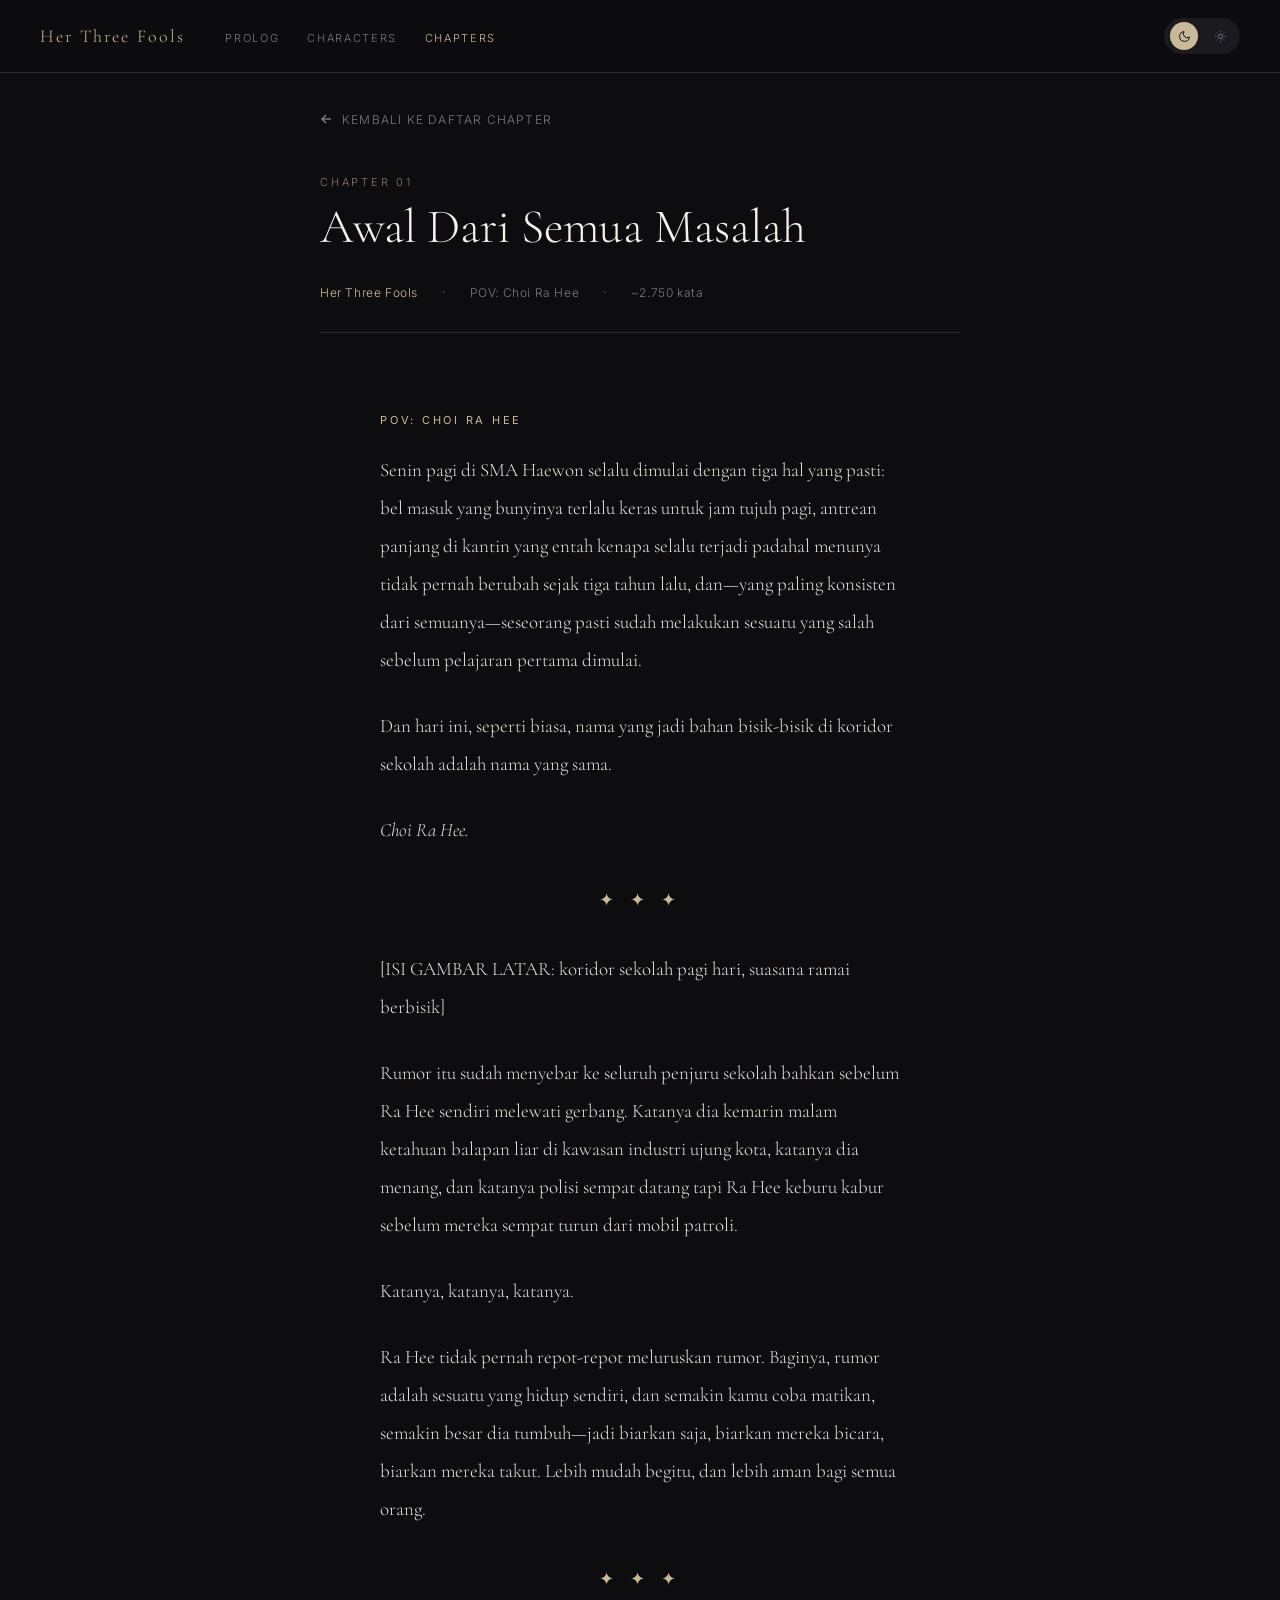
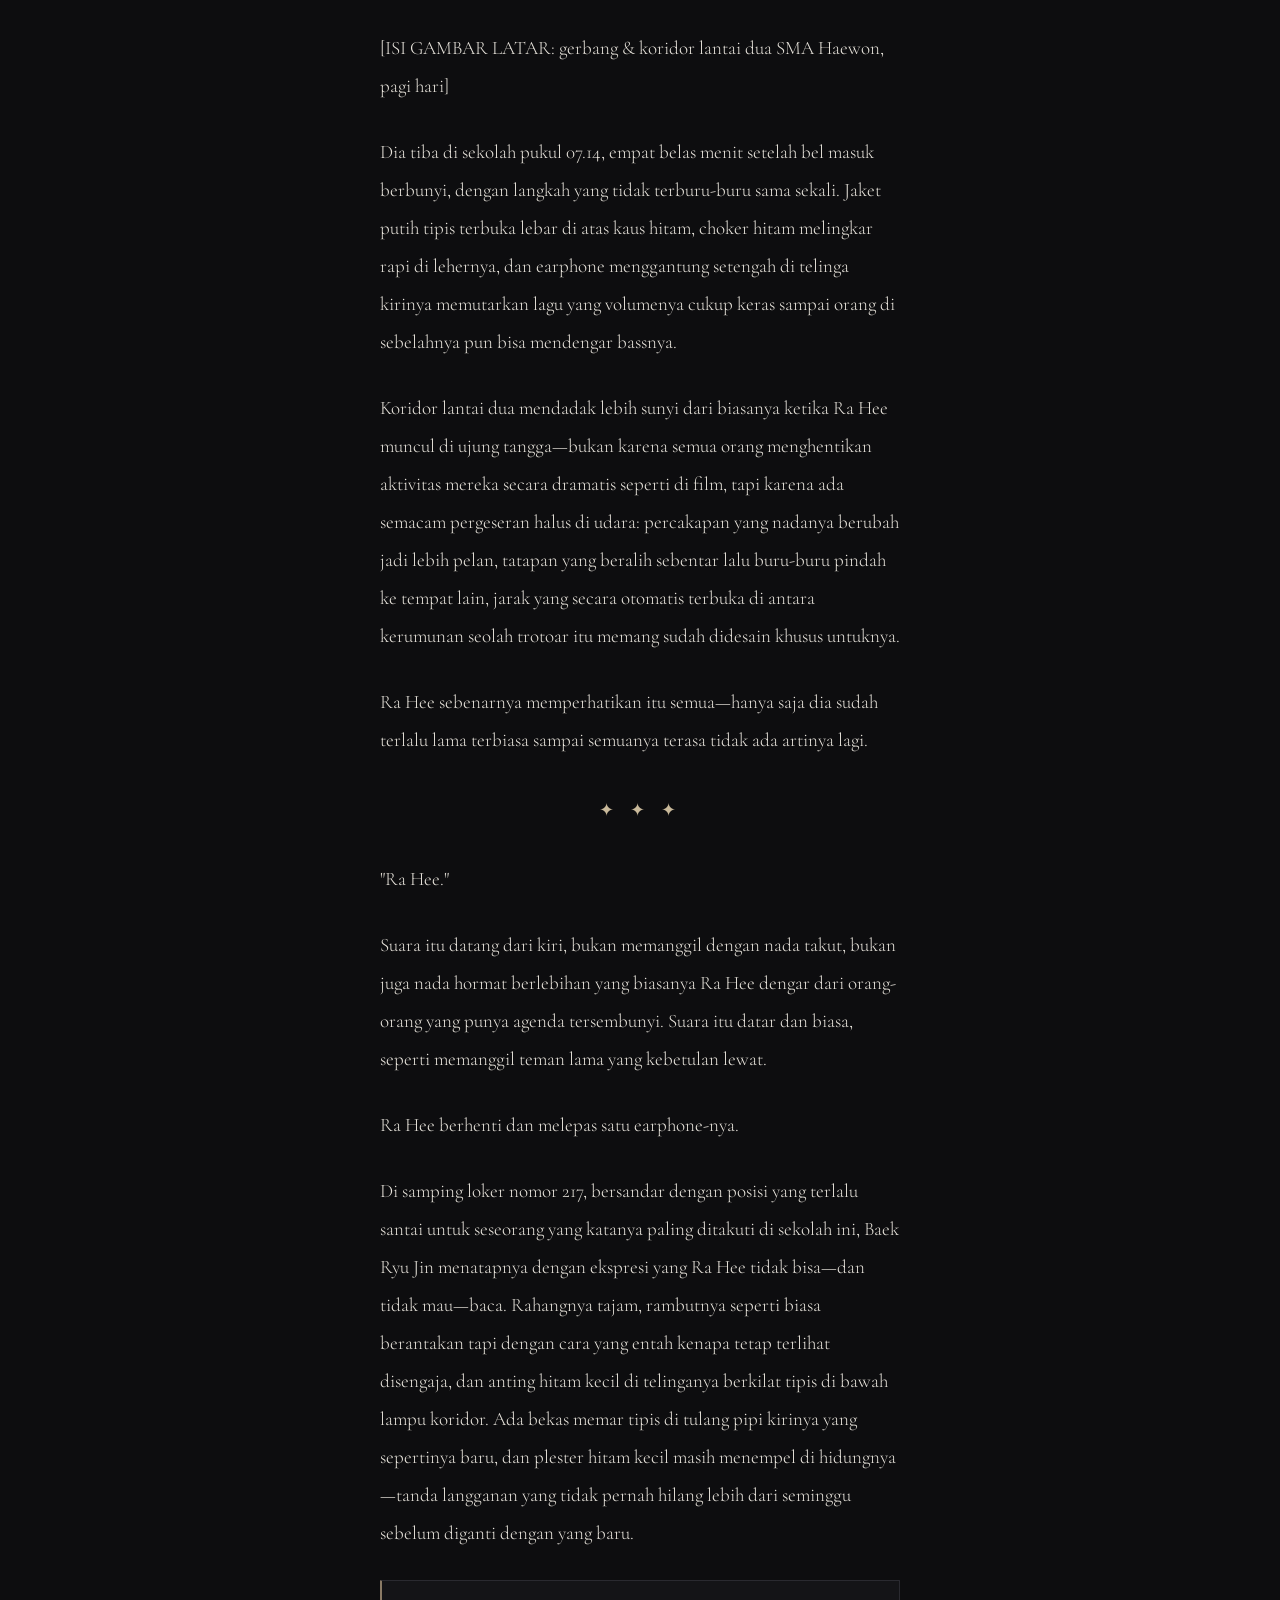
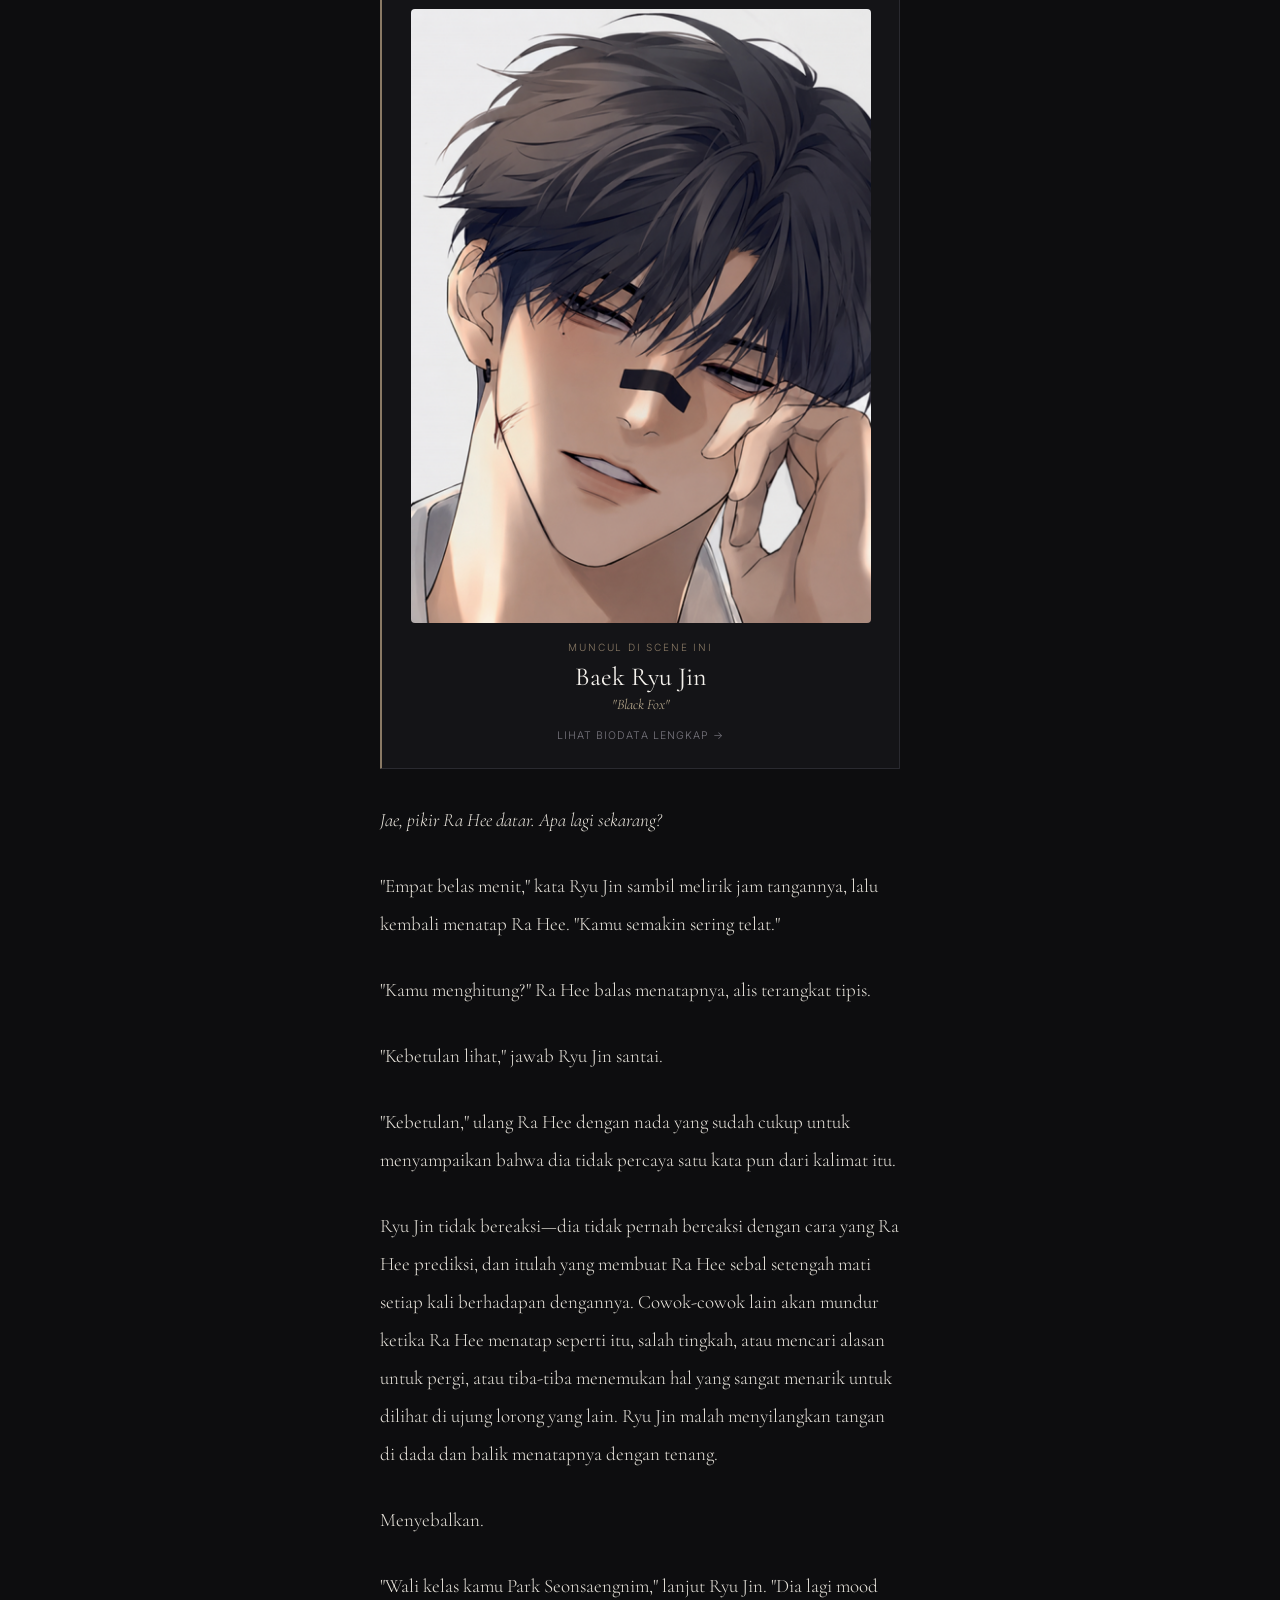
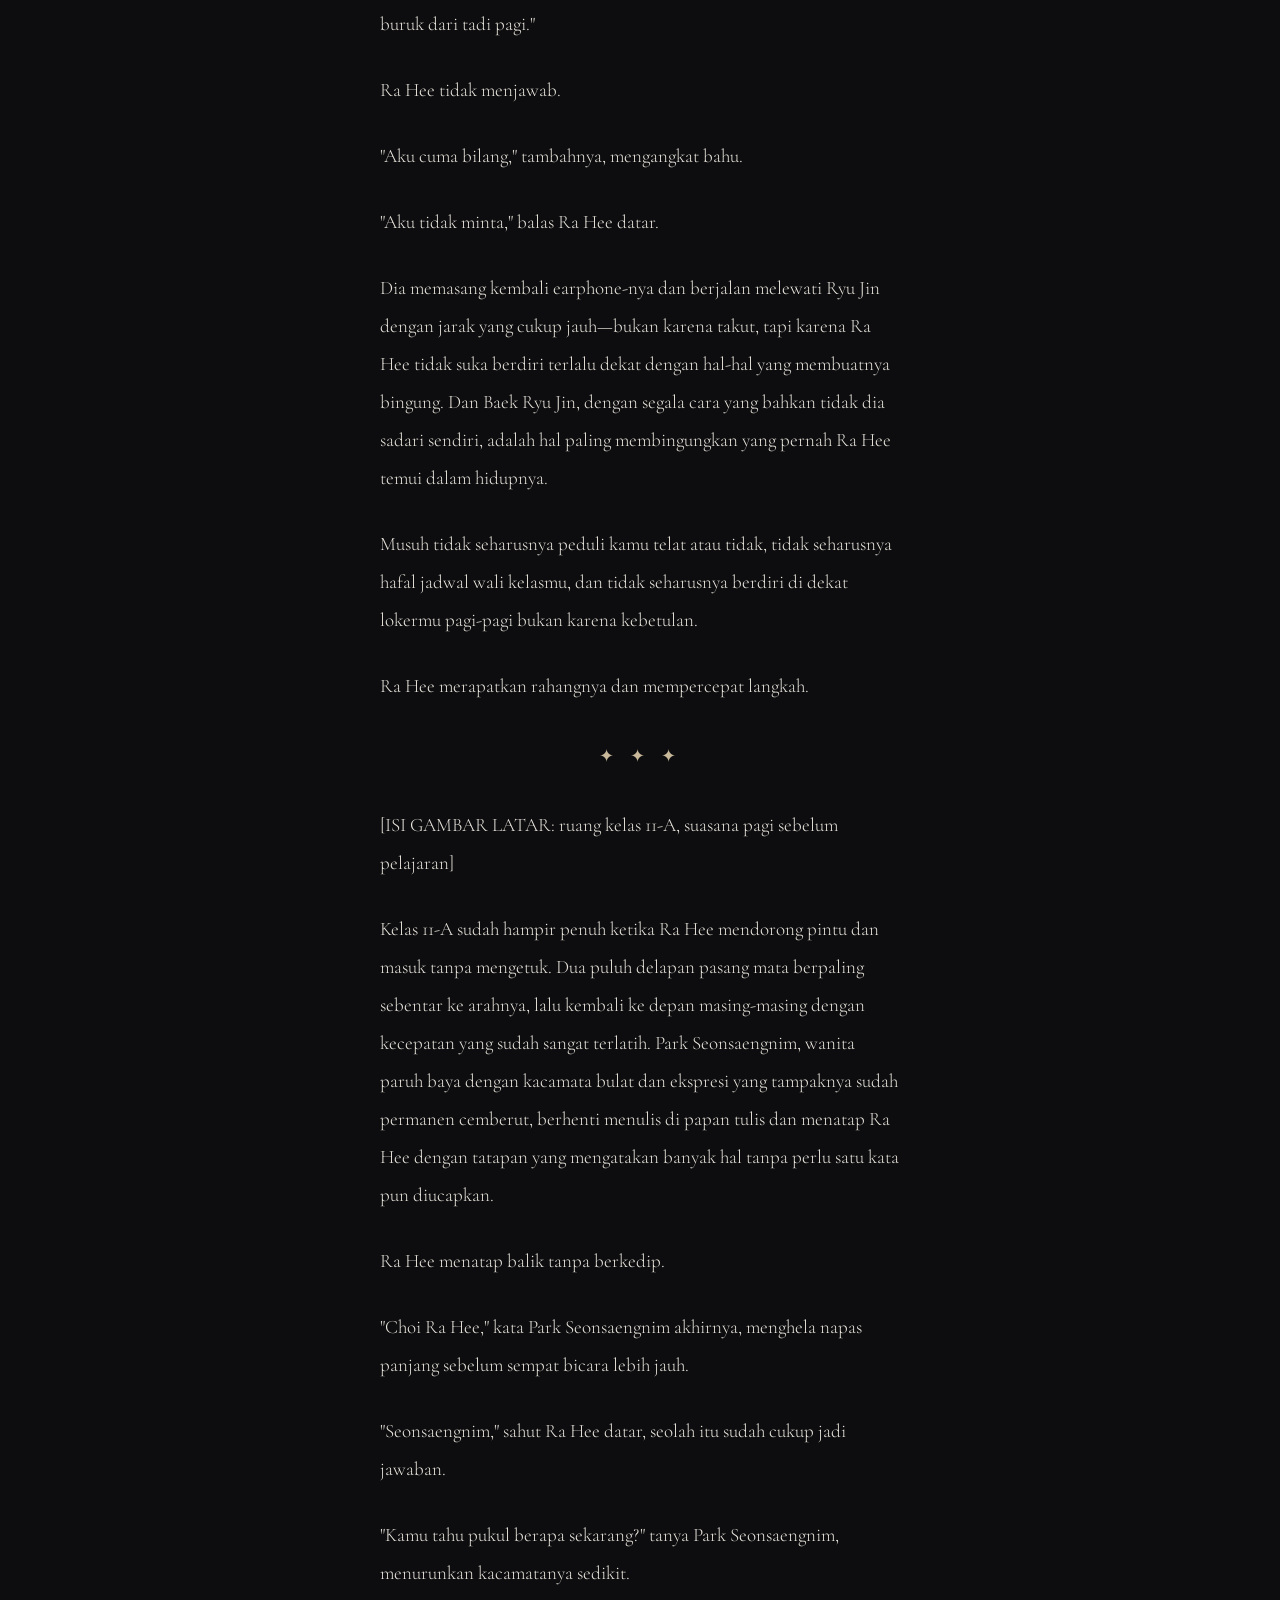
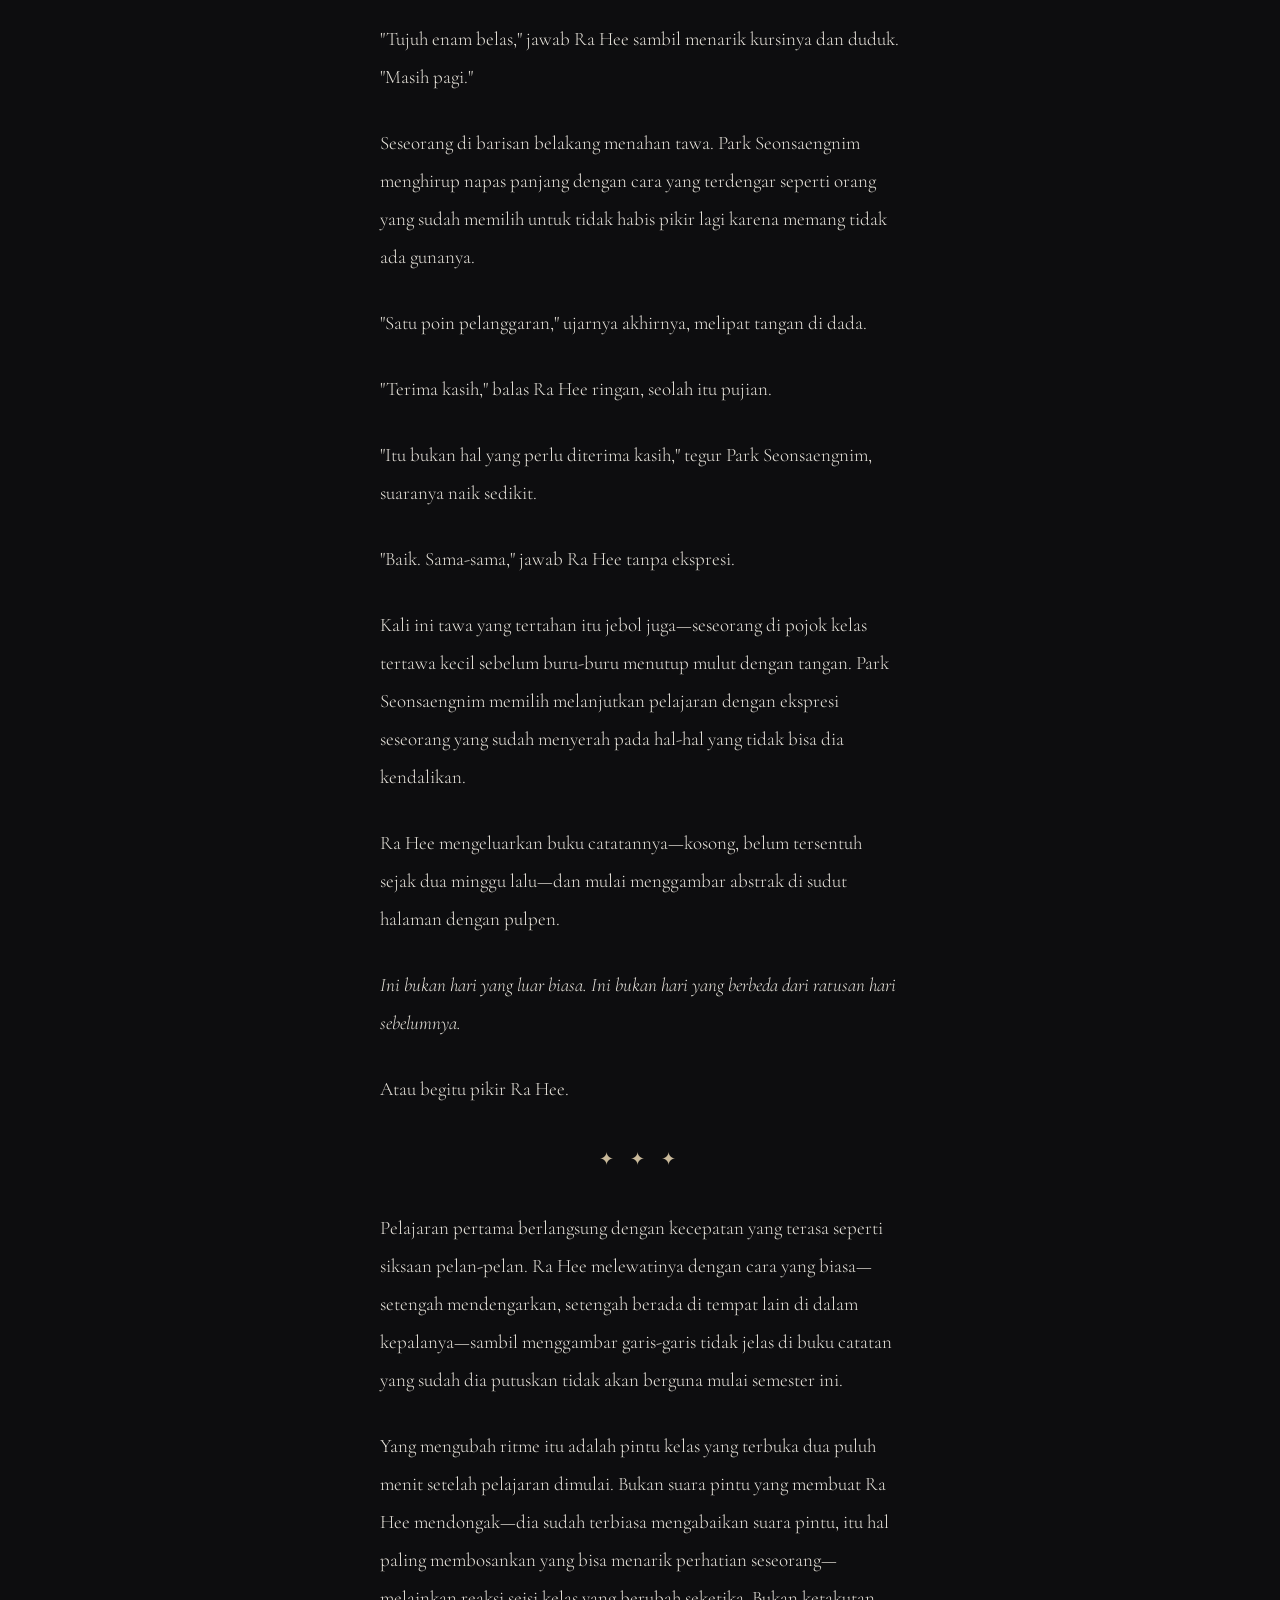
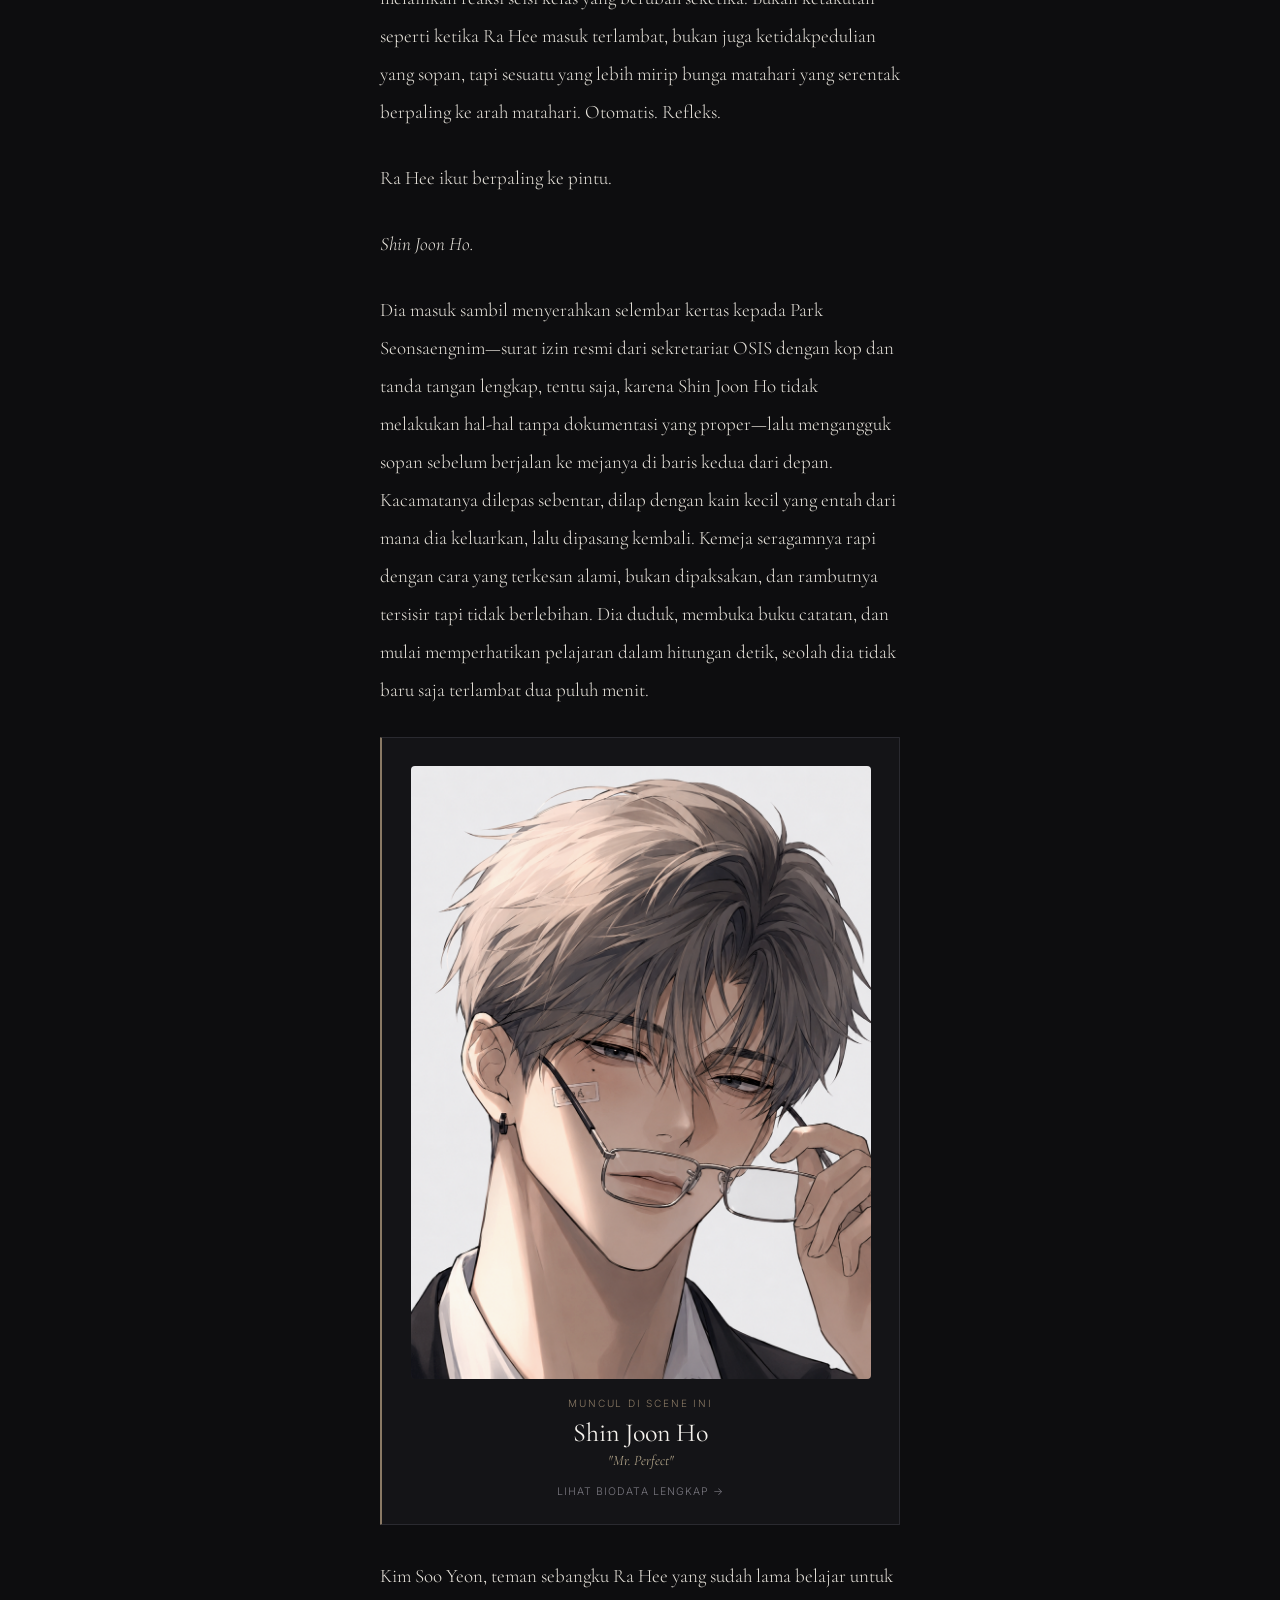
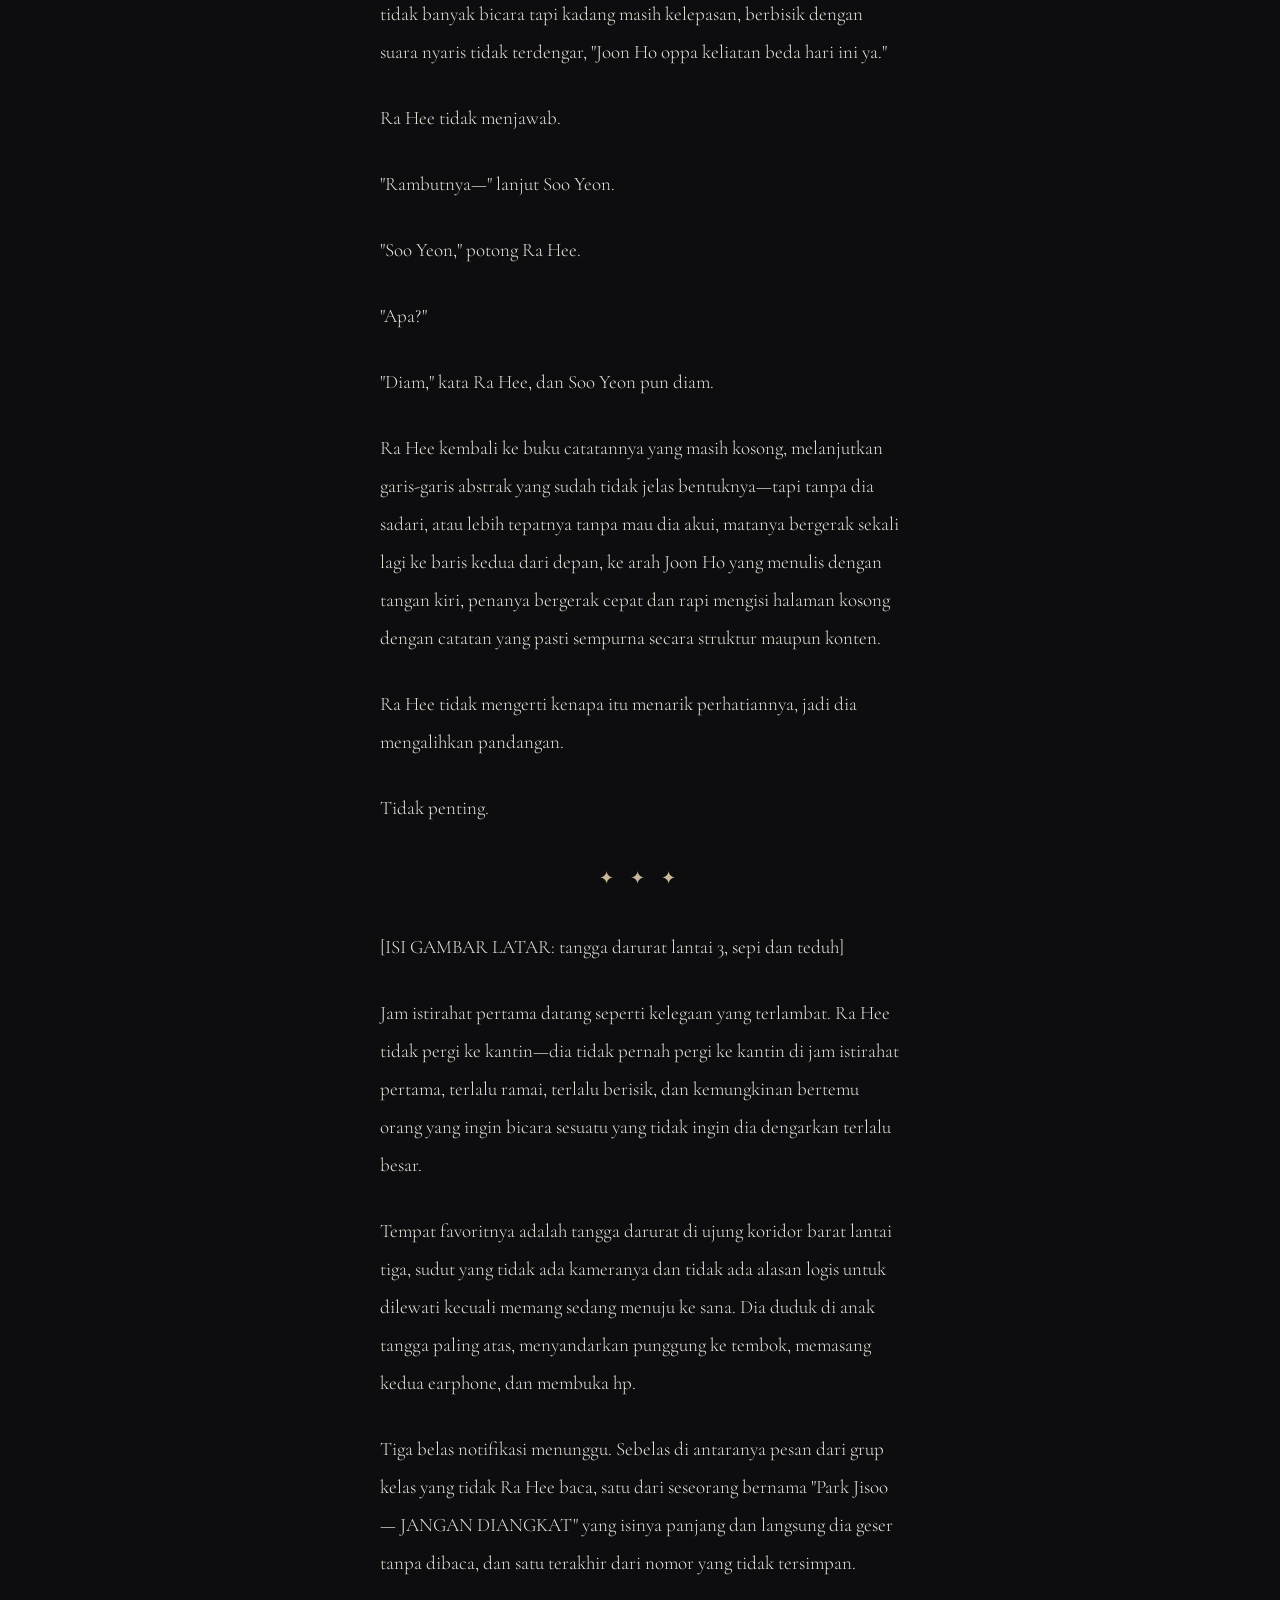
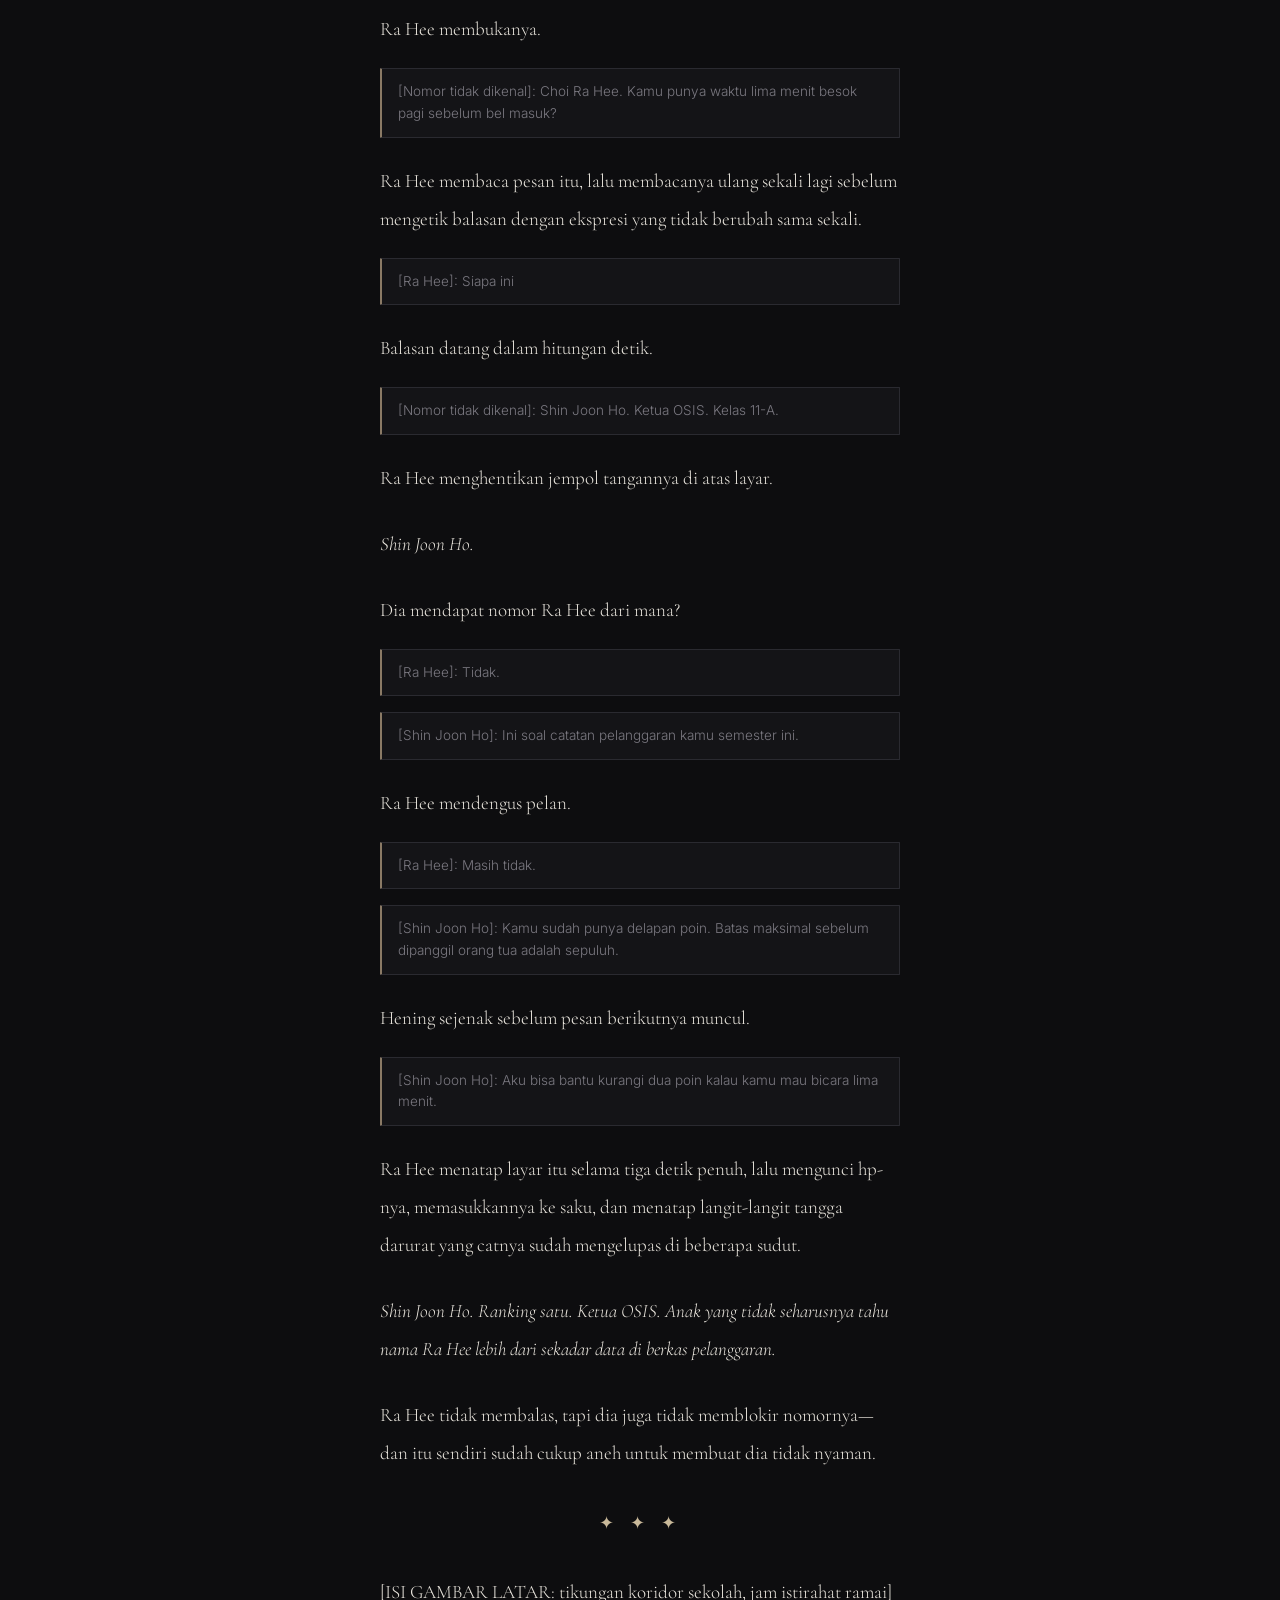
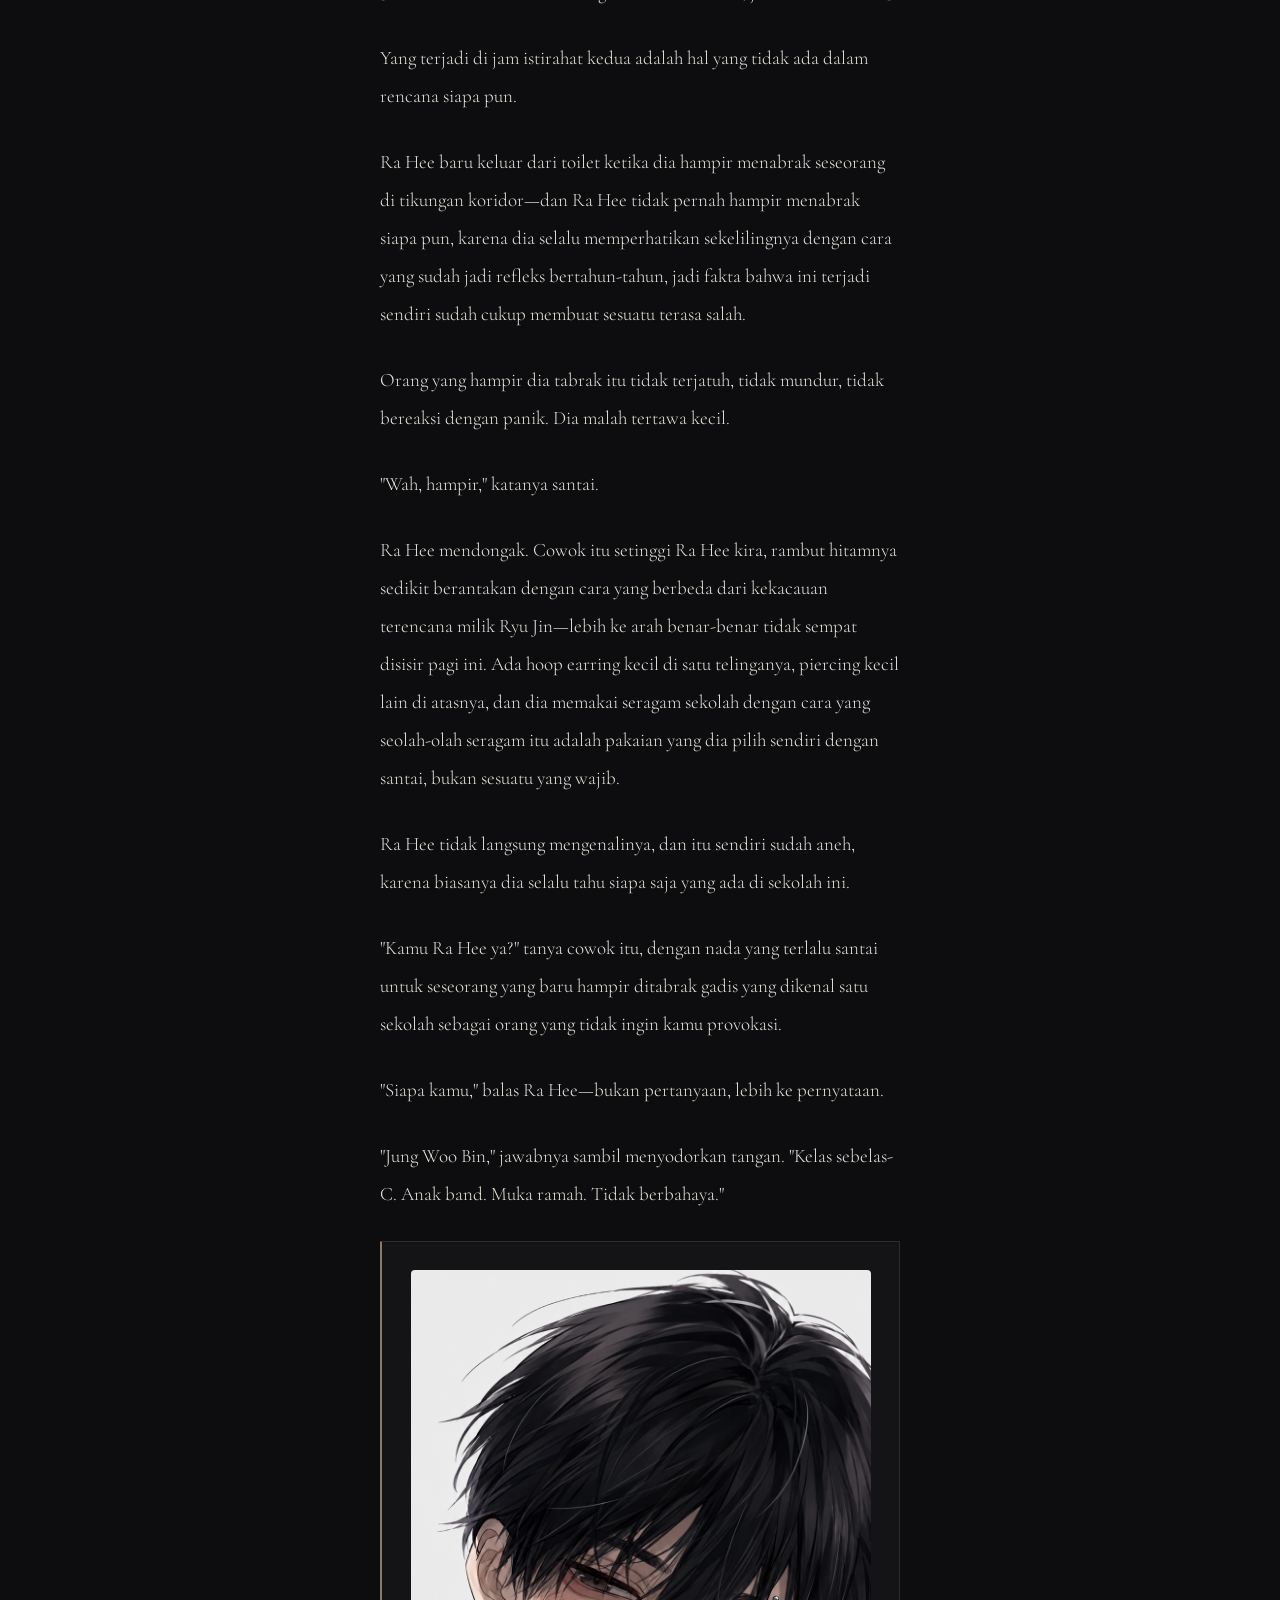
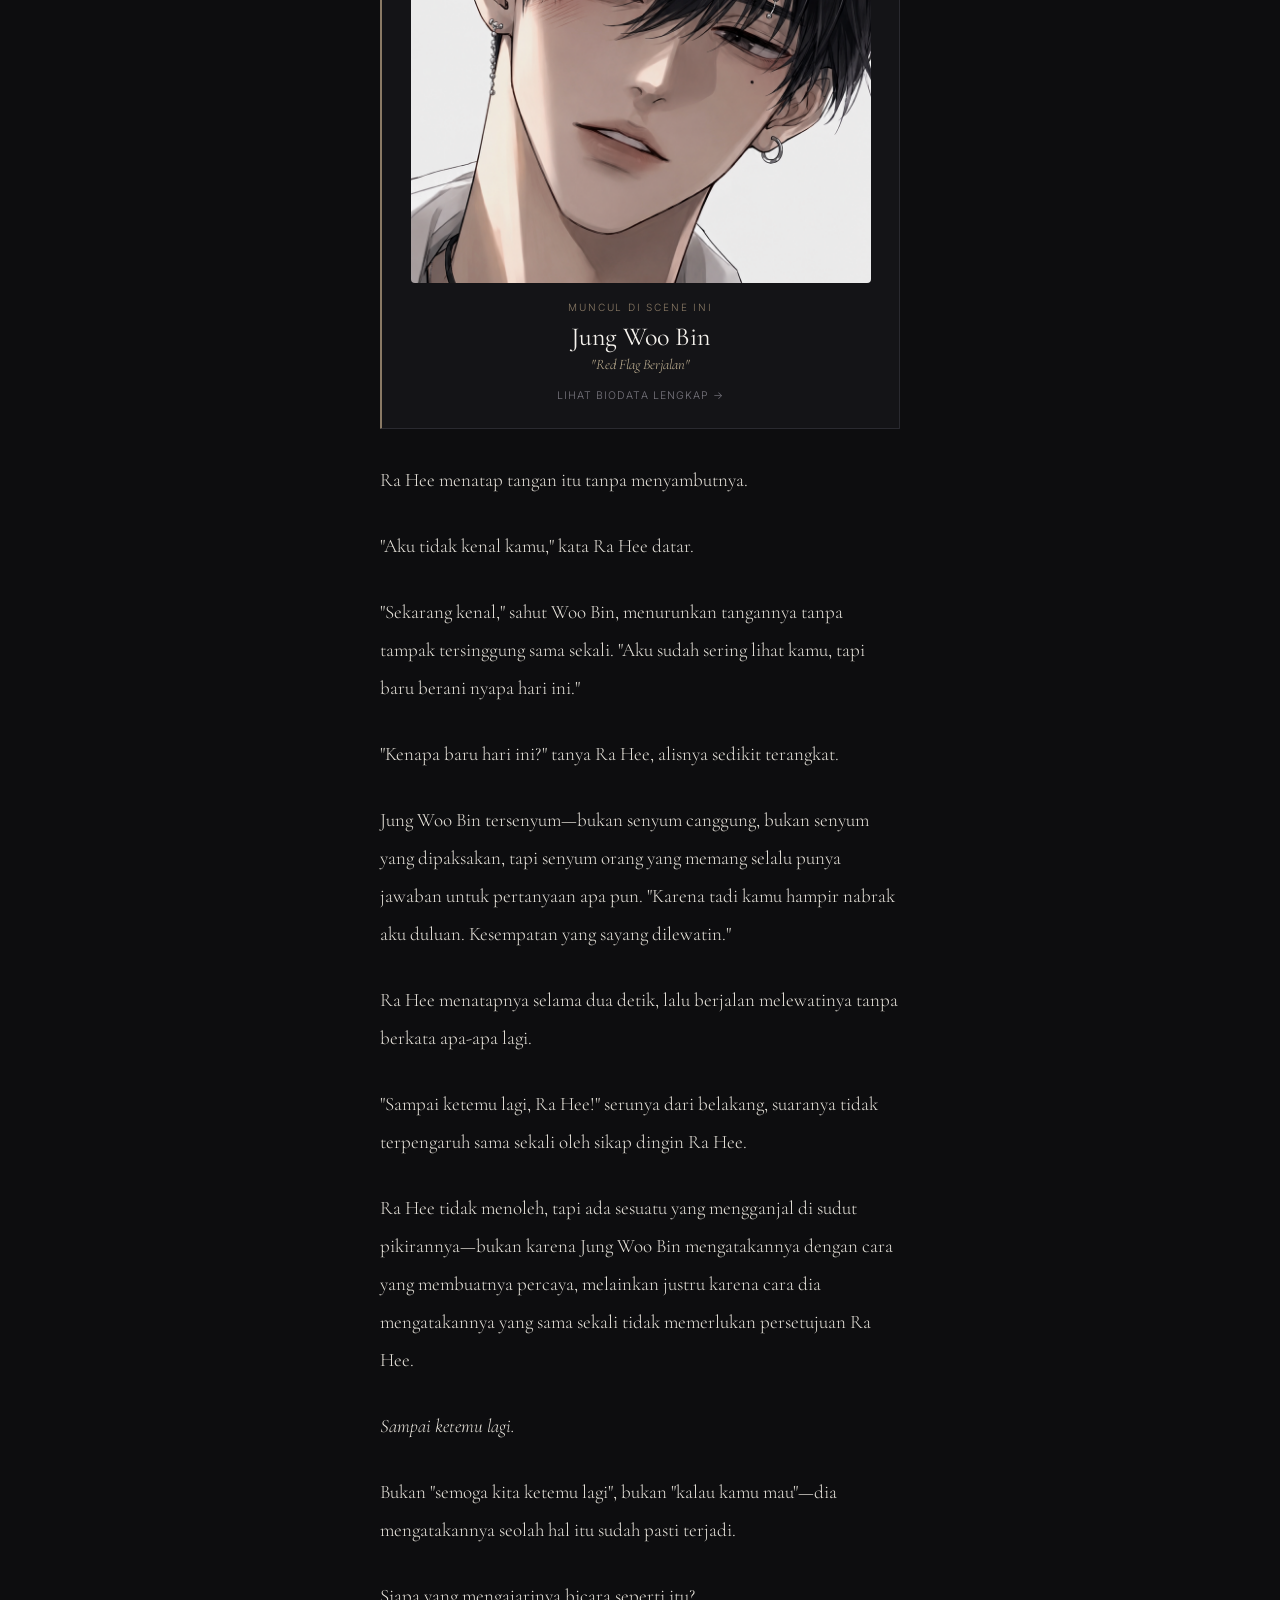
==== commit a9ec3763: "update revisi teh navita" ====
--- a/chapter-1.html
+++ b/chapter-1.html
@@ -36,7 +36,7 @@
                         <circle cx="12" cy="12" r="4" />
                         <path
                             d="M12 2v2M12 20v2M4.93 4.93l1.41 1.41M17.66 17.66l1.41 1.41M2 12h2M20 12h2M6.34 17.66l-1.41 1.41M19.07 4.93l-1.41 1.41" />
-                        </svg>
+                    </svg>
                 </div>
             </button>
             <button class="hamburger-btn" onclick="openMobileMenu()" aria-label="Menu">
@@ -58,7 +58,7 @@
     </div>
 
     <div class="reader-header">
-        <a class="reader-back" href="index.html#chapters">
+        <a class="reader-back" href="chapters.html">
             <svg width="14" height="14" viewBox="0 0 14 14" fill="none" stroke="currentColor" stroke-width="1.5">
                 <path d="M11 7H3M6 3L2 7l4 4" />
             </svg>
@@ -71,57 +71,53 @@
             <span>&middot;</span>
             <span>POV: Choi Ra Hee</span>
             <span>&middot;</span>
-            <span>~2.770 kata</span>
+            <span>~2.750 kata</span>
         </div>
     </div>
 
     <div class="reader-body">
         <div class="pov">POV: Choi Ra Hee</div>
-        <p>Senin pagi di SMA Haewon selalu dimulai dengan tiga hal yang pasti.</p>
-        <p>Pertama — bel masuk yang bunyinya terlalu keras untuk jam tujuh pagi.</p>
-        <p>Kedua — antrean panjang di kantin yang entah kenapa selalu terjadi padahal menu-nya tidak pernah berubah
-            sejak tiga tahun lalu.</p>
-        <p>Ketiga — dan ini yang paling konsisten dari semuanya — seseorang pasti sudah melakukan sesuatu yang salah
-            sebelum pelajaran pertama dimulai.</p>
+        <p>Senin pagi di SMA Haewon selalu dimulai dengan tiga hal yang pasti: bel masuk yang bunyinya terlalu keras
+            untuk jam tujuh pagi, antrean panjang di kantin yang entah kenapa selalu terjadi padahal menunya tidak
+            pernah berubah sejak tiga tahun lalu, dan&mdash;yang paling konsisten dari semuanya&mdash;seseorang pasti
+            sudah melakukan sesuatu yang salah sebelum pelajaran pertama dimulai.</p>
         <p>Dan hari ini, seperti biasa, nama yang jadi bahan bisik-bisik di koridor sekolah adalah nama yang sama.</p>
         <p><em>Choi Ra Hee.</em></p>
         <div class="scene-break">✦ ✦ ✦</div>
-        <p>Rumor itu sudah menyebar ke seluruh penjuru sekolah bahkan sebelum Ra Hee sendiri melewati gerbang.</p>
-        <p>Katanya dia kemarin malam ketahuan balapan liar di kawasan industri ujung kota. Katanya dia menang. Katanya
-            polisi datang tapi Ra Hee keburu kabur duluan sebelum mereka sempat turun dari mobil patroli.</p>
+        <p class="scene-img-placeholder">[ISI GAMBAR LATAR: koridor sekolah pagi hari, suasana ramai berbisik]</p>
+        <p>Rumor itu sudah menyebar ke seluruh penjuru sekolah bahkan sebelum Ra Hee sendiri melewati gerbang. Katanya
+            dia kemarin malam ketahuan balapan liar di kawasan industri ujung kota, katanya dia menang, dan katanya
+            polisi sempat datang tapi Ra Hee keburu kabur sebelum mereka sempat turun dari mobil patroli.</p>
         <p>Katanya, katanya, katanya.</p>
-        <p>Ra Hee tidak pernah repot-repot meluruskan rumor. Baginya, rumor adalah sesuatu yang hidup sendiri — dan
-            semakin kamu coba matikan, semakin besar dia tumbuh. Jadi biarkan saja. Biarkan mereka bicara. Biarkan
-            mereka takut. Lebih mudah begitu.</p>
-        <p>Lebih aman.</p>
-        <p>Bagi semua orang.</p>
-        <div class="scene-break">✦ ✦ ✦</div>
-        <p>Dia tiba di sekolah pukul 07.14 — empat belas menit setelah bel masuk berbunyi — dengan langkah yang tidak
-            terburu-buru sama sekali. Jaket putih tipis terbuka lebar di atas kaus hitam, choker hitam melingkar rapi di
-            lehernya, dan earphone menggantung setengah di telinga kirinya memutarkan lagu yang volumenya cukup keras
-            sampai orang di sebelahnya pun bisa mendengar bassnya.</p>
-        <p>Koridor lantai dua mendadak lebih sunyi dari biasanya ketika Ra Hee muncul di ujung tangga.</p>
-        <p>Bukan karena semua orang menghentikan aktivitas mereka secara dramatis seperti di film. Tidak seperti itu.
-            Tapi ada semacam pergeseran halus di udara — percakapan yang nadanya berubah jadi lebih pelan, tatapan yang
-            beralih sebentar lalu buru-buru pindah ke tempat lain, jarak yang secara otomatis terbuka di antara
-            kerumunan seolah trotoar itu memang sudah didesain khusus untuknya.</p>
-        <p>Ra Hee tidak memperhatikan itu semua.</p>
-        <p>Atau lebih tepatnya — dia memperhatikan, tapi sudah terlalu lama terbiasa sampai tidak lagi terasa seperti
-            apa-apa.</p>
+        <p>Ra Hee tidak pernah repot-repot meluruskan rumor. Baginya, rumor adalah sesuatu yang hidup sendiri, dan
+            semakin kamu coba matikan, semakin besar dia tumbuh&mdash;jadi biarkan saja, biarkan mereka bicara, biarkan
+            mereka takut. Lebih mudah begitu, dan lebih aman bagi semua orang.</p>
+        <div class="scene-break">✦ ✦ ✦</div>
+        <p class="scene-img-placeholder">[ISI GAMBAR LATAR: gerbang &amp; koridor lantai dua SMA Haewon, pagi hari]</p>
+        <p>Dia tiba di sekolah pukul 07.14, empat belas menit setelah bel masuk berbunyi, dengan langkah yang tidak
+            terburu-buru sama sekali. Jaket putih tipis terbuka lebar di atas kaus hitam, choker hitam melingkar rapi
+            di lehernya, dan earphone menggantung setengah di telinga kirinya memutarkan lagu yang volumenya cukup
+            keras sampai orang di sebelahnya pun bisa mendengar bassnya.</p>
+        <p>Koridor lantai dua mendadak lebih sunyi dari biasanya ketika Ra Hee muncul di ujung tangga&mdash;bukan karena
+            semua orang menghentikan aktivitas mereka secara dramatis seperti di film, tapi karena ada semacam
+            pergeseran halus di udara: percakapan yang nadanya berubah jadi lebih pelan, tatapan yang beralih sebentar
+            lalu buru-buru pindah ke tempat lain, jarak yang secara otomatis terbuka di antara kerumunan seolah
+            trotoar itu memang sudah didesain khusus untuknya.</p>
+        <p>Ra Hee sebenarnya memperhatikan itu semua&mdash;hanya saja dia sudah terlalu lama terbiasa sampai semuanya
+            terasa tidak ada artinya lagi.</p>
         <div class="scene-break">✦ ✦ ✦</div>
         <p>"Ra Hee."</p>
-        <p>Suara itu datang dari kiri — bukan memanggil dengan nada takut, bukan juga nada hormat berlebihan yang
-            biasanya Ra Hee dengar dari orang-orang yang punya agenda tersembunyi.</p>
-        <p>Suara itu datar. Biasa. Seperti memanggil teman lama yang kebetulan lewat.</p>
-        <p>Ra Hee berhenti.</p>
-        <p>Satu earphone dilepas.</p>
+        <p>Suara itu datang dari kiri, bukan memanggil dengan nada takut, bukan juga nada hormat berlebihan yang
+            biasanya Ra Hee dengar dari orang-orang yang punya agenda tersembunyi. Suara itu datar dan biasa, seperti
+            memanggil teman lama yang kebetulan lewat.</p>
+        <p>Ra Hee berhenti dan melepas satu earphone-nya.</p>
         <p>Di samping loker nomor 217, bersandar dengan posisi yang terlalu santai untuk seseorang yang katanya paling
-            ditakuti di sekolah ini, Baek Ryu Jin menatapnya dengan ekspresi yang Ra Hee tidak bisa — dan tidak mau —
-            baca.</p>
-        <p>Rahangnya tajam. Rambutnya seperti biasa berantakan tapi dengan cara yang entah kenapa tetap terlihat
-            disengaja. Anting hitam kecil di telinganya berkilat tipis di bawah lampu koridor. Ada bekas memar tipis di
-            tulang pipi kirinya yang sepertinya baru, dan plester hitam kecil masih menempel di hidungnya — tanda
-            langganan yang tidak pernah hilang lebih dari seminggu sebelum diganti dengan yang baru.</p>
+            ditakuti di sekolah ini, Baek Ryu Jin menatapnya dengan ekspresi yang Ra Hee tidak bisa&mdash;dan tidak
+            mau&mdash;baca. Rahangnya tajam, rambutnya seperti biasa berantakan tapi dengan cara yang entah kenapa
+            tetap terlihat disengaja, dan anting hitam kecil di telinganya berkilat tipis di bawah lampu koridor. Ada
+            bekas memar tipis di tulang pipi kirinya yang sepertinya baru, dan plester hitam kecil masih menempel di
+            hidungnya&mdash;tanda langganan yang tidak pernah hilang lebih dari seminggu sebelum diganti dengan yang
+            baru.</p>
 
         <div class="char-inline-card">
             <div class="char-inline-photo"><img src="assets/images/pose_art/Baek Ryu Jin.png" alt="Baek Ryu Jin" />
@@ -133,77 +129,74 @@
                 <a class="char-inline-link" href="characters/baek-ryu-jin.html">Lihat biodata lengkap &rarr;</a>
             </div>
         </div>
-        <p><em>Jae, pikir Ra Hee datar. Apa lagi sekarang.</em></p>
-        <p>"Empat belas menit," kata Ryu Jin, melirik jam tangannya kemudian kembali menatap Ra Hee. "Kamu semakin
+        <p><em>Jae, pikir Ra Hee datar. Apa lagi sekarang?</em></p>
+        <p>"Empat belas menit," kata Ryu Jin sambil melirik jam tangannya, lalu kembali menatap Ra Hee. "Kamu semakin
             sering telat."</p>
-        <p>"Kamu menghitung?" Ra Hee balik menatapnya, alis terangkat tipis.</p>
-        <p>"Kebetulan lihat."</p>
-        <p>"Kebetulan." Ra Hee mengulangi kata itu dengan nada yang sudah cukup untuk menyampaikan bahwa dia tidak
-            percaya satu kata pun dari kalimat itu.</p>
-        <p>Ryu Jin tidak bereaksi. Dia tidak pernah bereaksi dengan cara yang Ra Hee prediksi, dan itulah yang membuat
-            Ra Hee sebal setengah mati setiap kali berhadapan dengannya.</p>
-        <p>Cowok-cowok lain akan mundur ketika Ra Hee menatap seperti itu. Mereka akan salah tingkah, atau mencari
-            alasan untuk pergi, atau tiba-tiba menemukan hal yang sangat menarik untuk dilihat di ujung lorong yang
-            lain.</p>
-        <p>Ryu Jin malah menyilangkan tangan di dada dan balik menatapnya dengan tenang.</p>
+        <p>"Kamu menghitung?" Ra Hee balas menatapnya, alis terangkat tipis.</p>
+        <p>"Kebetulan lihat," jawab Ryu Jin santai.</p>
+        <p>"Kebetulan," ulang Ra Hee dengan nada yang sudah cukup untuk menyampaikan bahwa dia tidak percaya satu kata
+            pun dari kalimat itu.</p>
+        <p>Ryu Jin tidak bereaksi&mdash;dia tidak pernah bereaksi dengan cara yang Ra Hee prediksi, dan itulah yang
+            membuat Ra Hee sebal setengah mati setiap kali berhadapan dengannya. Cowok-cowok lain akan mundur ketika
+            Ra Hee menatap seperti itu, salah tingkah, atau mencari alasan untuk pergi, atau tiba-tiba menemukan hal
+            yang sangat menarik untuk dilihat di ujung lorong yang lain. Ryu Jin malah menyilangkan tangan di dada dan
+            balik menatapnya dengan tenang.</p>
         <p>Menyebalkan.</p>
-        <p>"Wali kelas kamu Park Seonsaengnim," kata Ryu Jin. "Dia lagi mood buruk dari tadi pagi."</p>
+        <p>"Wali kelas kamu Park Seonsaengnim," lanjut Ryu Jin. "Dia lagi mood buruk dari tadi pagi."</p>
         <p>Ra Hee tidak menjawab.</p>
-        <p>"Aku cuma bilang."</p>
-        <p>"Aku tidak minta."</p>
-        <p>Dia memasang kembali earphone-nya dan berjalan, melewati Ryu Jin dengan jarak yang cukup jauh — bukan karena
-            dia takut, tapi karena Ra Hee tidak suka berdiri terlalu dekat dengan hal-hal yang membingungkan dia.</p>
-        <p>Dan Baek Ryu Jin, dengan segala cara yang tidak dia sadari, adalah hal yang paling membingungkan yang pernah
-            Ra Hee temui dalam hidupnya.</p>
-        <p>Musuh tidak seharusnya peduli kamu telat atau tidak.</p>
-        <p>Musuh tidak seharusnya hafal jadwal wali kelasmu.</p>
-        <p>Musuh tidak seharusnya berdiri di dekat lokernya pagi-pagi bukan karena kebetulan.</p>
+        <p>"Aku cuma bilang," tambahnya, mengangkat bahu.</p>
+        <p>"Aku tidak minta," balas Ra Hee datar.</p>
+        <p>Dia memasang kembali earphone-nya dan berjalan melewati Ryu Jin dengan jarak yang cukup jauh&mdash;bukan
+            karena takut, tapi karena Ra Hee tidak suka berdiri terlalu dekat dengan hal-hal yang membuatnya bingung.
+            Dan Baek Ryu Jin, dengan segala cara yang bahkan tidak dia sadari sendiri, adalah hal paling membingungkan
+            yang pernah Ra Hee temui dalam hidupnya.</p>
+        <p>Musuh tidak seharusnya peduli kamu telat atau tidak, tidak seharusnya hafal jadwal wali kelasmu, dan tidak
+            seharusnya berdiri di dekat lokermu pagi-pagi bukan karena kebetulan.</p>
         <p>Ra Hee merapatkan rahangnya dan mempercepat langkah.</p>
         <div class="scene-break">✦ ✦ ✦</div>
-        <p>Kelas 11-A sudah hampir penuh ketika Ra Hee mendorong pintu dan masuk tanpa mengetuk.</p>
-        <p>Dua puluh delapan pasang mata berpaling sebentar ke arahnya, kemudian kembali ke depan masing-masing dengan
-            kecepatan yang sudah sangat terlatih. Park Seonsaengnim — wanita paruh baya dengan kacamata bulat dan
-            ekspresi yang tampaknya sudah permanen cemberut — berhenti menulis di papan tulis dan menatap Ra Hee dengan
-            tatapan yang mengatakan banyak hal tanpa perlu satu kata pun diucapkan.</p>
-        <p>Ra Hee menatap balik.</p>
-        <p>Tidak ada yang berkedip selama tiga detik.</p>
-        <p>"Choi Ra Hee."</p>
-        <p>"Seonsaengnim."</p>
-        <p>"Kamu tahu pukul berapa sekarang?"</p>
-        <p>"Tujuh enam belas." Ra Hee menarik kursinya dan duduk. "Masih pagi."</p>
+        <p class="scene-img-placeholder">[ISI GAMBAR LATAR: ruang kelas 11-A, suasana pagi sebelum pelajaran]</p>
+        <p>Kelas 11-A sudah hampir penuh ketika Ra Hee mendorong pintu dan masuk tanpa mengetuk. Dua puluh delapan
+            pasang mata berpaling sebentar ke arahnya, lalu kembali ke depan masing-masing dengan kecepatan yang sudah
+            sangat terlatih. Park Seonsaengnim, wanita paruh baya dengan kacamata bulat dan ekspresi yang tampaknya
+            sudah permanen cemberut, berhenti menulis di papan tulis dan menatap Ra Hee dengan tatapan yang mengatakan
+            banyak hal tanpa perlu satu kata pun diucapkan.</p>
+        <p>Ra Hee menatap balik tanpa berkedip.</p>
+        <p>"Choi Ra Hee," kata Park Seonsaengnim akhirnya, menghela napas panjang sebelum sempat bicara lebih jauh.</p>
+        <p>"Seonsaengnim," sahut Ra Hee datar, seolah itu sudah cukup jadi jawaban.</p>
+        <p>"Kamu tahu pukul berapa sekarang?" tanya Park Seonsaengnim, menurunkan kacamatanya sedikit.</p>
+        <p>"Tujuh enam belas," jawab Ra Hee sambil menarik kursinya dan duduk. "Masih pagi."</p>
         <p>Seseorang di barisan belakang menahan tawa. Park Seonsaengnim menghirup napas panjang dengan cara yang
             terdengar seperti orang yang sudah memilih untuk tidak habis pikir lagi karena memang tidak ada gunanya.</p>
-        <p>"Satu poin pelanggaran."</p>
-        <p>"Terima kasih."</p>
-        <p>"Itu bukan hal yang perlu diterima kasih."</p>
-        <p>"Baik. Sama-sama."</p>
-        <p>Kali ini tawa yang tertahan itu jebol juga — seseorang di pojok kelas tertawa kecil sebelum langsung menutup
-            mulut dengan tangan. Park Seonsaengnim memilih untuk melanjutkan pelajaran dengan ekspresi seseorang yang
+        <p>"Satu poin pelanggaran," ujarnya akhirnya, melipat tangan di dada.</p>
+        <p>"Terima kasih," balas Ra Hee ringan, seolah itu pujian.</p>
+        <p>"Itu bukan hal yang perlu diterima kasih," tegur Park Seonsaengnim, suaranya naik sedikit.</p>
+        <p>"Baik. Sama-sama," jawab Ra Hee tanpa ekspresi.</p>
+        <p>Kali ini tawa yang tertahan itu jebol juga&mdash;seseorang di pojok kelas tertawa kecil sebelum buru-buru
+            menutup mulut dengan tangan. Park Seonsaengnim memilih melanjutkan pelajaran dengan ekspresi seseorang yang
             sudah menyerah pada hal-hal yang tidak bisa dia kendalikan.</p>
-        <p>Ra Hee mengeluarkan buku catatannya — kosong, belum tersentuh sejak dua minggu lalu — dan mulai menggambar
-            abstrak di sudut halaman dengan pulpen.</p>
-        <p><em>Ini bukan hari yang luar biasa.<br />Ini bukan hari yang berbeda dari ratusan hari sebelumnya.</em></p>
+        <p>Ra Hee mengeluarkan buku catatannya&mdash;kosong, belum tersentuh sejak dua minggu lalu&mdash;dan mulai
+            menggambar abstrak di sudut halaman dengan pulpen.</p>
+        <p><em>Ini bukan hari yang luar biasa. Ini bukan hari yang berbeda dari ratusan hari sebelumnya.</em></p>
         <p>Atau begitu pikir Ra Hee.</p>
         <div class="scene-break">✦ ✦ ✦</div>
         <p>Pelajaran pertama berlangsung dengan kecepatan yang terasa seperti siksaan pelan-pelan. Ra Hee melewatinya
-            dengan cara yang biasa — setengah mendengarkan, setengah berada di tempat lain di dalam kepalanya,
-            menggambar garis-garis tidak jelas di buku catatan yang sudah dia putuskan tidak akan berguna mulai semester
-            ini.</p>
-        <p>Yang mengubah ritme itu adalah pintu kelas yang terbuka dua puluh menit setelah pelajaran dimulai.</p>
-        <p>Bukan suara pintu yang membuat Ra Hee mendongak — dia sudah terbiasa mengabaikan suara pintu, itu hal paling
-            membosankan yang bisa menarik perhatian seseorang. Yang membuat Ra Hee mendongak adalah reaksi kelasnya.</p>
-        <p>Ada pergeseran energi yang berbeda.</p>
-        <p>Bukan ketakutan seperti ketika Ra Hee masuk terlambat. Bukan juga ketidakpedulian yang sopan. Ini lebih
-            seperti — bunga matahari yang serentak berpaling ke arah matahari. Otomatis. Refleks.</p>
-        <p>Ra Hee berpaling ke pintu.</p>
+            dengan cara yang biasa&mdash;setengah mendengarkan, setengah berada di tempat lain di dalam
+            kepalanya&mdash;sambil menggambar garis-garis tidak jelas di buku catatan yang sudah dia putuskan tidak
+            akan berguna mulai semester ini.</p>
+        <p>Yang mengubah ritme itu adalah pintu kelas yang terbuka dua puluh menit setelah pelajaran dimulai. Bukan
+            suara pintu yang membuat Ra Hee mendongak&mdash;dia sudah terbiasa mengabaikan suara pintu, itu hal paling
+            membosankan yang bisa menarik perhatian seseorang&mdash;melainkan reaksi seisi kelas yang berubah seketika.
+            Bukan ketakutan seperti ketika Ra Hee masuk terlambat, bukan juga ketidakpedulian yang sopan, tapi sesuatu
+            yang lebih mirip bunga matahari yang serentak berpaling ke arah matahari. Otomatis. Refleks.</p>
+        <p>Ra Hee ikut berpaling ke pintu.</p>
         <p><em>Shin Joon Ho.</em></p>
-        <p>Dia masuk sambil menyerahkan selembar kertas kepada Park Seonsaengnim — surat izin resmi dari sekretariat
-            OSIS dengan kop dan tanda tangan yang lengkap, tentu saja, karena Shin Joon Ho tidak melakukan hal-hal tanpa
-            dokumentasi yang proper — lalu mengangguk sopan sebelum berjalan ke mejanya di baris kedua dari depan.</p>
-        <p>Kacamatanya dilepas sebentar, dilap dengan kain kecil yang entah dari mana dia keluarkan, lalu dipasang
-            kembali. Kemeja seragamnya rapih dengan cara yang terkesan alami, bukan dipaksakan. Rambutnya tersisir tapi
-            tidak berlebihan. Dia duduk, membuka buku catatan, dan mulai memperhatikan pelajaran dalam hitungan detik
-            seolah dia tidak baru saja terlambat dua puluh menit.</p>
+        <p>Dia masuk sambil menyerahkan selembar kertas kepada Park Seonsaengnim&mdash;surat izin resmi dari
+            sekretariat OSIS dengan kop dan tanda tangan lengkap, tentu saja, karena Shin Joon Ho tidak melakukan
+            hal-hal tanpa dokumentasi yang proper&mdash;lalu mengangguk sopan sebelum berjalan ke mejanya di baris
+            kedua dari depan. Kacamatanya dilepas sebentar, dilap dengan kain kecil yang entah dari mana dia
+            keluarkan, lalu dipasang kembali. Kemeja seragamnya rapi dengan cara yang terkesan alami, bukan
+            dipaksakan, dan rambutnya tersisir tapi tidak berlebihan. Dia duduk, membuka buku catatan, dan mulai
+            memperhatikan pelajaran dalam hitungan detik, seolah dia tidak baru saja terlambat dua puluh menit.</p>
 
         <div class="char-inline-card">
             <div class="char-inline-photo"><img src="assets/images/pose_art/Shin Joon Ho.png" alt="Shin Joon Ho" />
@@ -215,44 +208,35 @@
                 <a class="char-inline-link" href="characters/shin-joon-ho.html">Lihat biodata lengkap &rarr;</a>
             </div>
         </div>
-        <p>Seseorang di sebelah Ra Hee — Kim Soo Yeon, teman sebangkunya yang sudah lama belajar untuk tidak banyak
-            bicara tapi kadang masih kelepasan — berbisik dengan suara yang nyaris tidak terdengar.</p>
-        <p>"Joon Ho oppa keliatan beda hari ini ya."</p>
+        <p>Kim Soo Yeon, teman sebangku Ra Hee yang sudah lama belajar untuk tidak banyak bicara tapi kadang masih
+            kelepasan, berbisik dengan suara nyaris tidak terdengar, "Joon Ho oppa keliatan beda hari ini ya."</p>
         <p>Ra Hee tidak menjawab.</p>
-        <p>"Rambutnya—"</p>
-        <p>"Soo Yeon."</p>
+        <p>"Rambutnya—" lanjut Soo Yeon.</p>
+        <p>"Soo Yeon," potong Ra Hee.</p>
         <p>"Apa?"</p>
-        <p>"Diam."</p>
-        <p>Soo Yeon diam.</p>
-        <p>Ra Hee kembali ke buku catatannya yang masih kosong dan melanjutkan menggambar garis-garis abstrak yang sudah
-            tidak jelas bentuknya.</p>
-        <p>Tapi tanpa dia sadari — atau lebih tepatnya, tanpa mau dia akui — matanya bergerak sekali lagi ke arah baris
-            kedua dari depan.</p>
-        <p>Shin Joon Ho menulis dengan tangan kiri. Penanya bergerak cepat dan rapi, mengisi halaman kosong dengan
-            catatan yang pasti sempurna secara struktur maupun konten.</p>
-        <p>Ra Hee tidak mengerti kenapa itu menarik perhatiannya.</p>
-        <p>Dia mengalihkan pandangan.</p>
+        <p>"Diam," kata Ra Hee, dan Soo Yeon pun diam.</p>
+        <p>Ra Hee kembali ke buku catatannya yang masih kosong, melanjutkan garis-garis abstrak yang sudah tidak jelas
+            bentuknya&mdash;tapi tanpa dia sadari, atau lebih tepatnya tanpa mau dia akui, matanya bergerak sekali
+            lagi ke baris kedua dari depan, ke arah Joon Ho yang menulis dengan tangan kiri, penanya bergerak cepat
+            dan rapi mengisi halaman kosong dengan catatan yang pasti sempurna secara struktur maupun konten.</p>
+        <p>Ra Hee tidak mengerti kenapa itu menarik perhatiannya, jadi dia mengalihkan pandangan.</p>
         <p>Tidak penting.</p>
         <div class="scene-break">✦ ✦ ✦</div>
-        <p>Jam istirahat pertama datang seperti kelegaan yang terlambat.</p>
-        <p>Ra Hee tidak pergi ke kantin. Dia tidak pernah pergi ke kantin di jam istirahat pertama — terlalu ramai,
-            terlalu berisik, dan kemungkinan bertemu dengan orang yang ingin bicara sesuatu yang tidak ingin Ra Hee
-            dengarkan terlalu besar.</p>
-        <p>Tempat favoritnya adalah tangga darurat di ujung koridor barat. Lantai tiga. Sudut yang tidak ada kameranya
-            dan tidak ada alasan logis untuk dilewati kecuali memang sedang menuju ke sana.</p>
-        <p>Dia duduk di anak tangga paling atas, menyandarkan punggung ke tembok, memasang kedua earphone, dan membuka
-            hp.</p>
-        <p>Tiga belas notifikasi.</p>
-        <p>Sebelas di antaranya adalah pesan dari grup kelas yang tidak Ra Hee baca.</p>
-        <p>Satu adalah pesan dari seseorang bernama 'Park Jisoo — JANGAN DIANGKAT' yang isinya panjang dan Ra Hee geser
-            tanpa dibaca.</p>
-        <p>Satu terakhir dari nomor yang tidak tersimpan.</p>
+        <p class="scene-img-placeholder">[ISI GAMBAR LATAR: tangga darurat lantai 3, sepi dan teduh]</p>
+        <p>Jam istirahat pertama datang seperti kelegaan yang terlambat. Ra Hee tidak pergi ke kantin&mdash;dia tidak
+            pernah pergi ke kantin di jam istirahat pertama, terlalu ramai, terlalu berisik, dan kemungkinan bertemu
+            orang yang ingin bicara sesuatu yang tidak ingin dia dengarkan terlalu besar.</p>
+        <p>Tempat favoritnya adalah tangga darurat di ujung koridor barat lantai tiga, sudut yang tidak ada kameranya
+            dan tidak ada alasan logis untuk dilewati kecuali memang sedang menuju ke sana. Dia duduk di anak tangga
+            paling atas, menyandarkan punggung ke tembok, memasang kedua earphone, dan membuka hp.</p>
+        <p>Tiga belas notifikasi menunggu. Sebelas di antaranya pesan dari grup kelas yang tidak Ra Hee baca, satu dari
+            seseorang bernama "Park Jisoo &mdash; JANGAN DIANGKAT" yang isinya panjang dan langsung dia geser tanpa
+            dibaca, dan satu terakhir dari nomor yang tidak tersimpan.</p>
         <p>Ra Hee membukanya.</p>
         <p class="dialogue-line">[Nomor tidak dikenal]: Choi Ra Hee. Kamu punya waktu lima menit besok pagi sebelum bel
             masuk?</p>
-        <p>Ra Hee menatap layar.</p>
-        <p>Membaca ulang.</p>
-        <p>Kemudian dengan ekspresi yang tidak berubah sama sekali, dia mengetik balasan.</p>
+        <p>Ra Hee membaca pesan itu, lalu membacanya ulang sekali lagi sebelum mengetik balasan dengan ekspresi yang
+            tidak berubah sama sekali.</p>
         <p class="dialogue-line">[Ra Hee]: Siapa ini</p>
         <p>Balasan datang dalam hitungan detik.</p>
         <p class="dialogue-line">[Nomor tidak dikenal]: Shin Joon Ho. Ketua OSIS. Kelas 11-A.</p>
@@ -265,37 +249,36 @@
         <p class="dialogue-line">[Ra Hee]: Masih tidak.</p>
         <p class="dialogue-line">[Shin Joon Ho]: Kamu sudah punya delapan poin. Batas maksimal sebelum dipanggil orang
             tua adalah sepuluh.</p>
-        <p>Hening sejenak.</p>
+        <p>Hening sejenak sebelum pesan berikutnya muncul.</p>
         <p class="dialogue-line">[Shin Joon Ho]: Aku bisa bantu kurangi dua poin kalau kamu mau bicara lima menit.</p>
-        <p>Ra Hee menatap layar itu selama tiga detik penuh.</p>
-        <p>Kemudian dia mengunci hp-nya, memasukkannya ke saku, dan menatap langit-langit tangga darurat yang catnya
-            sudah mengelupas di beberapa sudut.</p>
-        <p><em>Shin Joon Ho.</em></p>
-        <p>Ranking satu. Ketua OSIS. Anak yang tidak seharusnya tahu nama Ra Hee lebih dari sekadar data di berkas
-            pelanggaran.</p>
-        <p>Ra Hee tidak membalas.</p>
-        <p>Tapi dia juga tidak memblokir nomornya.</p>
-        <p>Dan itu sendiri sudah cukup aneh untuk membuat Ra Hee tidak nyaman.</p>
-        <div class="scene-break">✦ ✦ ✦</div>
-        <p>Yang terjadi di jam istirahat kedua adalah hal yang tidak ada dalam rencana siapapun.</p>
-        <p>Ra Hee baru keluar dari toilet ketika dia hampir menabrak seseorang di tikungan koridor — dan Ra Hee tidak
-            pernah hampir menabrak siapapun, karena Ra Hee selalu memperhatikan sekelilingnya dengan cara yang sudah
-            jadi refleks bertahun-tahun, jadi fakta bahwa ini terjadi sendiri sudah cukup untuk membuat sesuatu terasa
+        <p>Ra Hee menatap layar itu selama tiga detik penuh, lalu mengunci hp-nya, memasukkannya ke saku, dan menatap
+            langit-langit tangga darurat yang catnya sudah mengelupas di beberapa sudut.</p>
+        <p><em>Shin Joon Ho. Ranking satu. Ketua OSIS. Anak yang tidak seharusnya tahu nama Ra Hee lebih dari sekadar
+                data di berkas pelanggaran.</em></p>
+        <p>Ra Hee tidak membalas, tapi dia juga tidak memblokir nomornya&mdash;dan itu sendiri sudah cukup aneh untuk
+            membuat dia tidak nyaman.</p>
+        <div class="scene-break">✦ ✦ ✦</div>
+        <p class="scene-img-placeholder">[ISI GAMBAR LATAR: tikungan koridor sekolah, jam istirahat ramai]</p>
+        <p>Yang terjadi di jam istirahat kedua adalah hal yang tidak ada dalam rencana siapa pun.</p>
+        <p>Ra Hee baru keluar dari toilet ketika dia hampir menabrak seseorang di tikungan koridor&mdash;dan Ra Hee
+            tidak pernah hampir menabrak siapa pun, karena dia selalu memperhatikan sekelilingnya dengan cara yang
+            sudah jadi refleks bertahun-tahun, jadi fakta bahwa ini terjadi sendiri sudah cukup membuat sesuatu terasa
             salah.</p>
-        <p>Yang hampir dia tabrak itu tidak terjatuh. Tidak mundur. Tidak bereaksi dengan panik.</p>
-        <p>Malah — tertawa kecil.</p>
-        <p>"Wah, hampir."</p>
-        <p>Ra Hee mendongak.</p>
-        <p>Cowok itu setinggi Ra Hee kira, rambut hitamnya sedikit berantakan dengan cara yang berbeda dari kekacauan
-            terencana milik Ryu Jin, lebih ke arah benar-benar tidak sempat disisir pagi ini. Ada hoop earring kecil di
-            satu telinga, piercing kecil lain di atasnya, dan dia memakai seragam sekolah dengan cara yang seolah-olah
-            seragam itu adalah pakaian yang dia pilih sendiri dengan santai — bukan sesuatu yang wajib.</p>
-        <p>Ra Hee tidak mengenalinya seketika.</p>
-        <p>Dan itu sendiri sudah aneh, karena Ra Hee selalu tahu siapa yang tinggal di sekolah ini.</p>
-        <p>"Kamu Ra Hee ya?" cowok itu bertanya, dengan nada yang terlalu santai untuk seseorang yang baru hampir
+        <p>Orang yang hampir dia tabrak itu tidak terjatuh, tidak mundur, tidak bereaksi dengan panik. Dia malah
+            tertawa kecil.</p>
+        <p>"Wah, hampir," katanya santai.</p>
+        <p>Ra Hee mendongak. Cowok itu setinggi Ra Hee kira, rambut hitamnya sedikit berantakan dengan cara yang
+            berbeda dari kekacauan terencana milik Ryu Jin&mdash;lebih ke arah benar-benar tidak sempat disisir pagi
+            ini. Ada hoop earring kecil di satu telinganya, piercing kecil lain di atasnya, dan dia memakai seragam
+            sekolah dengan cara yang seolah-olah seragam itu adalah pakaian yang dia pilih sendiri dengan santai,
+            bukan sesuatu yang wajib.</p>
+        <p>Ra Hee tidak langsung mengenalinya, dan itu sendiri sudah aneh, karena biasanya dia selalu tahu siapa saja
+            yang ada di sekolah ini.</p>
+        <p>"Kamu Ra Hee ya?" tanya cowok itu, dengan nada yang terlalu santai untuk seseorang yang baru hampir
             ditabrak gadis yang dikenal satu sekolah sebagai orang yang tidak ingin kamu provokasi.</p>
-        <p>"Siapa kamu." Bukan pertanyaan. Lebih ke pernyataan.</p>
-        <p>"Jung Woo Bin." Dia menyodorkan tangan. "Kelas sebelas-C. Anak band. Muka ramah. Tidak berbahaya."</p>
+        <p>"Siapa kamu," balas Ra Hee&mdash;bukan pertanyaan, lebih ke pernyataan.</p>
+        <p>"Jung Woo Bin," jawabnya sambil menyodorkan tangan. "Kelas sebelas-C. Anak band. Muka ramah. Tidak
+            berbahaya."</p>
 
         <div class="char-inline-card">
             <div class="char-inline-photo"><img src="assets/images/pose_art/Jung Woo Bin.png" alt="Jung Woo Bin" />
@@ -307,112 +290,94 @@
                 <a class="char-inline-link" href="characters/jung-woo-bin.html">Lihat biodata lengkap &rarr;</a>
             </div>
         </div>
-        <p>Ra Hee menatap tangan itu.</p>
-        <p>Tidak menyambutnya.</p>
+        <p>Ra Hee menatap tangan itu tanpa menyambutnya.</p>
         <p>"Aku tidak kenal kamu," kata Ra Hee datar.</p>
-        <p>"Sekarang kenal." Dia menurunkan tangannya tanpa tampak tersinggung sama sekali. "Aku sudah sering lihat kamu
-            tapi baru berani nyapa hari ini."</p>
-        <p>"Kenapa baru hari ini."</p>
-        <p>Jung Woo Bin tersenyum — bukan senyum canggung, bukan senyum yang dipaksakan, tapi senyum orang yang memang
-            selalu punya jawaban untuk pertanyaan apapun.</p>
-        <p>"Karena tadi kamu hampir nabrak aku duluan. Kesempatan yang sayang dilewatin."</p>
-        <p>Ra Hee menatapnya selama dua detik.</p>
-        <p>Kemudian berjalan melewatinya tanpa satu kata pun.</p>
-        <p>"Sampai ketemu lagi, Ra Hee!" suaranya terdengar dari belakang, tidak terpengaruh sama sekali.</p>
-        <p>Ra Hee tidak menoleh.</p>
-        <p>Tapi ada sesuatu yang mengganjal di sudut pikirannya — bukan karena Jung Woo Bin mengatakannya dengan cara
-            yang membuatnya percaya, tapi justru karena cara dia mengatakannya terlalu tidak memerlukan persetujuan Ra
-            Hee.</p>
+        <p>"Sekarang kenal," sahut Woo Bin, menurunkan tangannya tanpa tampak tersinggung sama sekali. "Aku sudah
+            sering lihat kamu, tapi baru berani nyapa hari ini."</p>
+        <p>"Kenapa baru hari ini?" tanya Ra Hee, alisnya sedikit terangkat.</p>
+        <p>Jung Woo Bin tersenyum&mdash;bukan senyum canggung, bukan senyum yang dipaksakan, tapi senyum orang yang
+            memang selalu punya jawaban untuk pertanyaan apa pun. "Karena tadi kamu hampir nabrak aku duluan.
+            Kesempatan yang sayang dilewatin."</p>
+        <p>Ra Hee menatapnya selama dua detik, lalu berjalan melewatinya tanpa berkata apa-apa lagi.</p>
+        <p>"Sampai ketemu lagi, Ra Hee!" serunya dari belakang, suaranya tidak terpengaruh sama sekali oleh sikap
+            dingin Ra Hee.</p>
+        <p>Ra Hee tidak menoleh, tapi ada sesuatu yang mengganjal di sudut pikirannya&mdash;bukan karena Jung Woo Bin
+            mengatakannya dengan cara yang membuatnya percaya, melainkan justru karena cara dia mengatakannya yang
+            sama sekali tidak memerlukan persetujuan Ra Hee.</p>
         <p><em>Sampai ketemu lagi.</em></p>
-        <p>Bukan semoga kita ketemu lagi.</p>
-        <p>Bukan kalau kamu mau.</p>
-        <p>Dia bilangnya seperti itu sudah pasti terjadi.</p>
-        <p>Siapa yang mengajarinya bicara seperti itu.</p>
-        <div class="scene-break">✦ ✦ ✦</div>
-        <p>Sore hari, ketika sekolah sudah hampir kosong dan koridor lantai satu hanya dihuni oleh beberapa siswa yang
-            lupa anggota keluarganya atau memang tidak punya alasan untuk pulang cepat, Ra Hee duduk di tangga depan
-            dengan helm di pangkuannya.</p>
-        <p>Motornya diparkir di ujung halaman. Dia menunggu Soo Yeon yang katanya perlu mengambil sesuatu dari kelas dan
-            sudah hilang selama dua puluh menit.</p>
-        <p>Dua puluh menit untuk mengambil satu buku.</p>
-        <p>Ra Hee menghembuskan napas pelan dan menatap halaman sekolah yang perlahan kosong.</p>
-        <p>Dan kemudian — karena hari ini rupanya memang bukan hari yang biasa — seseorang duduk di sampingnya.</p>
-        <p>Tanpa ditanya.</p>
-        <p>Tanpa izin.</p>
-        <p>Ra Hee tidak perlu menoleh untuk tahu siapa.</p>
-        <p>Aroma parfum yang tidak berlebihan tapi terasa jelas, aura ketenangan yang tidak wajar, suara langkah yang
-            terlalu terkontrol untuk jadi tidak disengaja —</p>
+        <p>Bukan "semoga kita ketemu lagi", bukan "kalau kamu mau"&mdash;dia mengatakannya seolah hal itu sudah pasti
+            terjadi.</p>
+        <p>Siapa yang mengajarinya bicara seperti itu?</p>
+        <div class="scene-break">✦ ✦ ✦</div>
+        <p class="scene-img-placeholder">[ISI GAMBAR LATAR: tangga depan sekolah, sore hari, halaman mulai sepi]</p>
+        <p>Sore hari, ketika sekolah sudah hampir kosong dan koridor lantai satu hanya dihuni beberapa siswa yang lupa
+            anggota keluarganya atau memang tidak punya alasan untuk pulang cepat, Ra Hee duduk di tangga depan dengan
+            helm di pangkuannya.</p>
+        <p>Motornya diparkir di ujung halaman. Dia menunggu Soo Yeon yang katanya perlu mengambil sesuatu dari kelas
+            dan sudah hilang selama dua puluh menit&mdash;dua puluh menit untuk mengambil satu buku.</p>
+        <p>Ra Hee menghembuskan napas pelan dan menatap halaman sekolah yang perlahan kosong. Dan kemudian, karena
+            hari ini rupanya memang bukan hari yang biasa, seseorang duduk di sampingnya tanpa ditanya, tanpa izin.</p>
+        <p>Ra Hee tidak perlu menoleh untuk tahu siapa&mdash;aroma parfum yang tidak berlebihan tapi terasa jelas, aura
+            ketenangan yang tidak wajar, suara langkah yang terlalu terkontrol untuk jadi tidak disengaja.</p>
         <p><em>Shin Joon Ho.</em></p>
-        <p>"Kamu tidak balas pesanku," katanya. Bukan dengan nada menuduh. Datar. Faktual.</p>
-        <p>"Aku tahu," jawab Ra Hee, sama datar.</p>
-        <p>"Aku serius soal dua poinnya."</p>
-        <p>"Aku dengar."</p>
-        <p>Hening sebentar. Bukan hening yang tidak nyaman — yang lebih menjengkelkan, ini adalah jenis hening yang
-            terlalu tenang, seperti Shin Joon Ho memang tidak merasa perlu mengisi setiap detik dengan suara.</p>
+        <p>"Kamu tidak balas pesanku," katanya, bukan dengan nada menuduh, melainkan datar dan faktual.</p>
+        <p>"Aku tahu," jawab Ra Hee, sama datarnya.</p>
+        <p>"Aku serius soal dua poinnya," lanjut Joon Ho.</p>
+        <p>"Aku dengar," sahut Ra Hee singkat.</p>
+        <p>Hening sebentar&mdash;bukan hening yang tidak nyaman, justru yang lebih menjengkelkan adalah jenis hening
+            yang terlalu tenang ini, seperti Shin Joon Ho memang tidak merasa perlu mengisi setiap detik dengan suara.
+        </p>
         <p>"Kamu tidak penasaran kenapa aku mau repot-repot bantu kamu?" tanya Joon Ho akhirnya.</p>
-        <p>Ra Hee baru menoleh ke arahnya.</p>
-        <p>Dari jarak ini, dia bisa melihat bahwa wajah Shin Joon Ho memang tidak bisa disebut biasa — ada alasan
-            mengapa penggemarnya bisa mengantri di depan kelas demi sekedar melihatnya lewat, dan Ra Hee cukup jujur
-            pada diri sendiri untuk mengakui itu sebagai fakta objektif.</p>
-        <p>Tapi yang lebih menarik perhatian Ra Hee bukan wajahnya.</p>
-        <p>Adalah matanya.</p>
-        <p>Orang-orang yang melihat Shin Joon Ho biasanya melihat apa yang mereka mau lihat — sempurna, rapi, tidak
-            terjangkau. Tapi dari jarak ini, Ra Hee melihat sesuatu yang berbeda.</p>
-        <p>Dia tidak sedang mencari sesuatu dari Ra Hee.</p>
-        <p>Kebanyakan orang yang mendekati Ra Hee selalu punya sesuatu yang mereka inginkan — rasa ingin tahu, sensasi,
-            atau sekedar cerita untuk diceritakan ke orang lain. Tapi Shin Joon Ho menatap Ra Hee seperti seseorang yang
-            sudah menemukan sesuatu dan sedang memutuskan apa yang harus dilakukan dengannya.</p>
+        <p>Ra Hee baru menoleh ke arahnya. Dari jarak ini, dia bisa melihat bahwa wajah Shin Joon Ho memang tidak bisa
+            disebut biasa&mdash;ada alasan mengapa para penggemarnya bisa mengantre di depan kelas demi sekadar
+            melihatnya lewat, dan Ra Hee cukup jujur pada diri sendiri untuk mengakui itu sebagai fakta objektif. Tapi
+            yang lebih menarik perhatiannya bukan wajahnya, melainkan matanya.</p>
+        <p>Orang-orang yang melihat Shin Joon Ho biasanya melihat apa yang mereka mau lihat: sempurna, rapi, tidak
+            terjangkau. Tapi dari jarak ini, Ra Hee melihat sesuatu yang berbeda&mdash;dia tidak sedang mencari sesuatu
+            dari Ra Hee. Kebanyakan orang yang mendekati Ra Hee selalu punya sesuatu yang mereka inginkan, entah rasa
+            ingin tahu, sensasi, atau sekadar cerita untuk diceritakan ke orang lain, tapi Shin Joon Ho menatapnya
+            seperti seseorang yang sudah menemukan sesuatu dan sedang memutuskan apa yang harus dilakukan dengannya.</p>
         <p>Itu justru lebih mengkhawatirkan.</p>
-        <p>"Tidak," kata Ra Hee akhirnya, membalikkan pandangan ke halaman. "Aku tidak penasaran."</p>
-        <p>Joon Ho tidak menjawab langsung.</p>
-        <p>"Baik," katanya setelah beberapa detik. "Tapi tawarannya masih berlaku."</p>
-        <p>Dia berdiri. Merapikan seragamnya yang sebenarnya sudah rapi. Mengambil tasnya.</p>
-        <p>Dan sebelum pergi, dia berhenti sebentar —</p>
+        <p>"Tidak," jawab Ra Hee akhirnya, mengalihkan pandangan kembali ke halaman. "Aku tidak penasaran."</p>
+        <p>Joon Ho tidak langsung menjawab. "Baik," katanya setelah beberapa detik. "Tapi tawarannya masih berlaku."</p>
+        <p>Dia berdiri, merapikan seragamnya yang sebenarnya sudah rapi, lalu mengambil tasnya. Sebelum pergi, dia
+            berhenti sebentar.</p>
         <p>"Kamu hari ini hampir ketemu Woo Bin, ya?"</p>
-        <p>Ra Hee menoleh tajam.</p>
-        <p>Tapi Shin Joon Ho sudah berjalan, punggungnya menjauh dengan langkah yang tidak terburu-buru, dan Ra Hee
-            tidak bisa melihat ekspresinya.</p>
+        <p>Ra Hee menoleh tajam, tapi Shin Joon Ho sudah berjalan menjauh dengan langkah yang tidak terburu-buru, dan
+            dia tidak sempat melihat ekspresinya.</p>
         <p><em>Dia tahu.</em></p>
-        <p>Ra Hee menatap punggung itu sampai menghilang di balik gerbang.</p>
-        <p>Kemudian menatap kembali ke halaman yang makin kosong, mengerutkan alis tipis, dan memutar satu pertanyaan
-            yang sama berulang-ulang di kepalanya —</p>
-        <p><em>Apa yang sedang terjadi hari ini.</em></p>
-        <div class="scene-break">✦ ✦ ✦</div>
-        <p>Soo Yeon akhirnya muncul tiga puluh dua menit setelah berjanji dua puluh menit, membawa buku yang ternyata
-            ada dua, bukan satu, dan wajah bersalah yang Ra Hee sudah hafal.</p>
-        <p>"Maaf, Ra Hee, tadi ketemu—"</p>
-        <p>"Naik."</p>
+        <p>Ra Hee menatap punggung itu sampai menghilang di balik gerbang, lalu kembali menatap halaman yang makin
+            kosong, mengerutkan alis tipis, dan memutar satu pertanyaan yang sama berulang-ulang di kepalanya&mdash;</p>
+        <p><em>Apa yang sedang terjadi hari ini?</em></p>
+        <div class="scene-break">✦ ✦ ✦</div>
+        <p>Soo Yeon akhirnya muncul tiga puluh dua menit setelah berjanji dua puluh menit, membawa dua
+            buku&mdash;ternyata bukan satu&mdash;dan wajah bersalah yang sudah dihafal Ra Hee luar kepala.</p>
+        <p>"Maaf, Ra Hee, tadi ketemu—" mulai Soo Yeon.</p>
+        <p>"Naik," potong Ra Hee.</p>
         <p>"Tapi aku mau—"</p>
         <p>"Soo Yeon."</p>
-        <p>"...naik."</p>
+        <p>"...naik," Soo Yeon menyerah.</p>
         <p>Mereka meninggalkan halaman SMA Haewon dengan suara mesin motor yang lebih keras dari yang diizinkan
-            peraturan sekolah, dan Ra Hee melajukan motornya dengan kecepatan yang sudah di atas batas wajar bahkan
-            sebelum melewati tikungan pertama.</p>
-        <p>Angin sore memukul wajahnya.</p>
-        <p>Ra Hee tidak memikirkan apapun.</p>
-        <p>Atau mencoba untuk tidak.</p>
-        <p>Tapi tiga nama itu sudah terlanjur memenuhi kepalanya seperti lagu yang tidak bisa kamu berhentikan setelah
-            mendengar refrain-nya —</p>
+            peraturan sekolah, melaju dengan kecepatan yang sudah di atas batas wajar bahkan sebelum melewati tikungan
+            pertama. Angin sore memukul wajah Ra Hee, dan dia mencoba untuk tidak memikirkan apa pun&mdash;tapi tiga
+            nama itu sudah terlanjur memenuhi kepalanya seperti lagu yang tidak bisa dihentikan setelah mendengar
+            refrainnya.</p>
         <p><em>Baek Ryu Jin.<br />Shin Joon Ho.<br />Jung Woo Bin.</em></p>
-        <p>Satu hari.</p>
-        <p>Tiga orang.</p>
-        <p>Ini bukan kebetulan.</p>
-        <p>Dan Choi Ra Hee, gadis yang sudah bertahun-tahun selamat dari hal-hal yang jauh lebih berbahaya dari ini,
-            merasakan sesuatu yang sangat tidak biasa merayap pelan di dadanya.</p>
-        <p>Sesuatu yang sangat mirip dengan firasat buruk.</p>
-        <div class="scene-break">✦ ✦ ✦</div>
-        <p>Di sekolah yang sama, di lantai yang berbeda, di satu momen yang tidak akan pernah diakui oleh siapapun yang
-            terlibat —</p>
-        <p>Baek Ryu Jin berdiri di depan cermin toilet dan menyentuh bekas memar di tulang pipinya dengan ekspresi yang
-            tidak terbaca.</p>
-        <p>Shin Joon Ho duduk di ruang OSIS, menatap satu nama di daftar pelanggaran siswa yang sudah dia baca tiga kali
-            lebih banyak dari yang seharusnya diperlukan.</p>
-        <p>Dan Jung Woo Bin, di studio musik kecil di basement sekolah, memetik gitar dengan melodi yang tidak ada
-            judulnya dan senyum yang tidak pergi-pergi dari wajahnya sejak sore tadi.</p>
-        <p>Tidak ada yang tahu bahwa hari ini adalah hari pertama.</p>
-        <p>Pertama dari banyak hal yang akan mengubah segalanya.</p>
-        <p>Untuk Ra Hee.</p>
-        <p>Dan untuk mereka bertiga.</p>
+        <p>Satu hari, tiga orang&mdash;ini bukan kebetulan. Dan Choi Ra Hee, gadis yang sudah bertahun-tahun selamat
+            dari hal-hal yang jauh lebih berbahaya dari ini, merasakan sesuatu yang sangat tidak biasa merayap pelan
+            di dadanya: sesuatu yang sangat mirip firasat buruk.</p>
+        <div class="scene-break">✦ ✦ ✦</div>
+        <p class="scene-img-placeholder">[ISI GAMBAR LATAR: tiga lokasi&mdash;toilet sekolah, ruang OSIS, studio musik
+            basement, malam hari]</p>
+        <p>Di sekolah yang sama, di lantai yang berbeda, dalam satu momen yang tidak akan pernah diakui oleh siapa pun
+            yang terlibat&mdash;</p>
+        <p>Baek Ryu Jin berdiri di depan cermin toilet, menyentuh bekas memar di tulang pipinya dengan ekspresi yang
+            tidak terbaca. Shin Joon Ho duduk di ruang OSIS, menatap satu nama di daftar pelanggaran siswa yang sudah
+            dia baca tiga kali lebih banyak dari yang seharusnya diperlukan. Dan di studio musik kecil di basement
+            sekolah, Jung Woo Bin memetik gitar dengan melodi yang tidak ada judulnya, senyum yang tidak pergi-pergi
+            dari wajahnya sejak sore tadi.</p>
+        <p>Tidak ada yang tahu bahwa hari ini adalah hari pertama dari banyak hal yang akan mengubah
+            segalanya&mdash;untuk Ra Hee, dan untuk mereka bertiga.</p>
 
     </div>
 
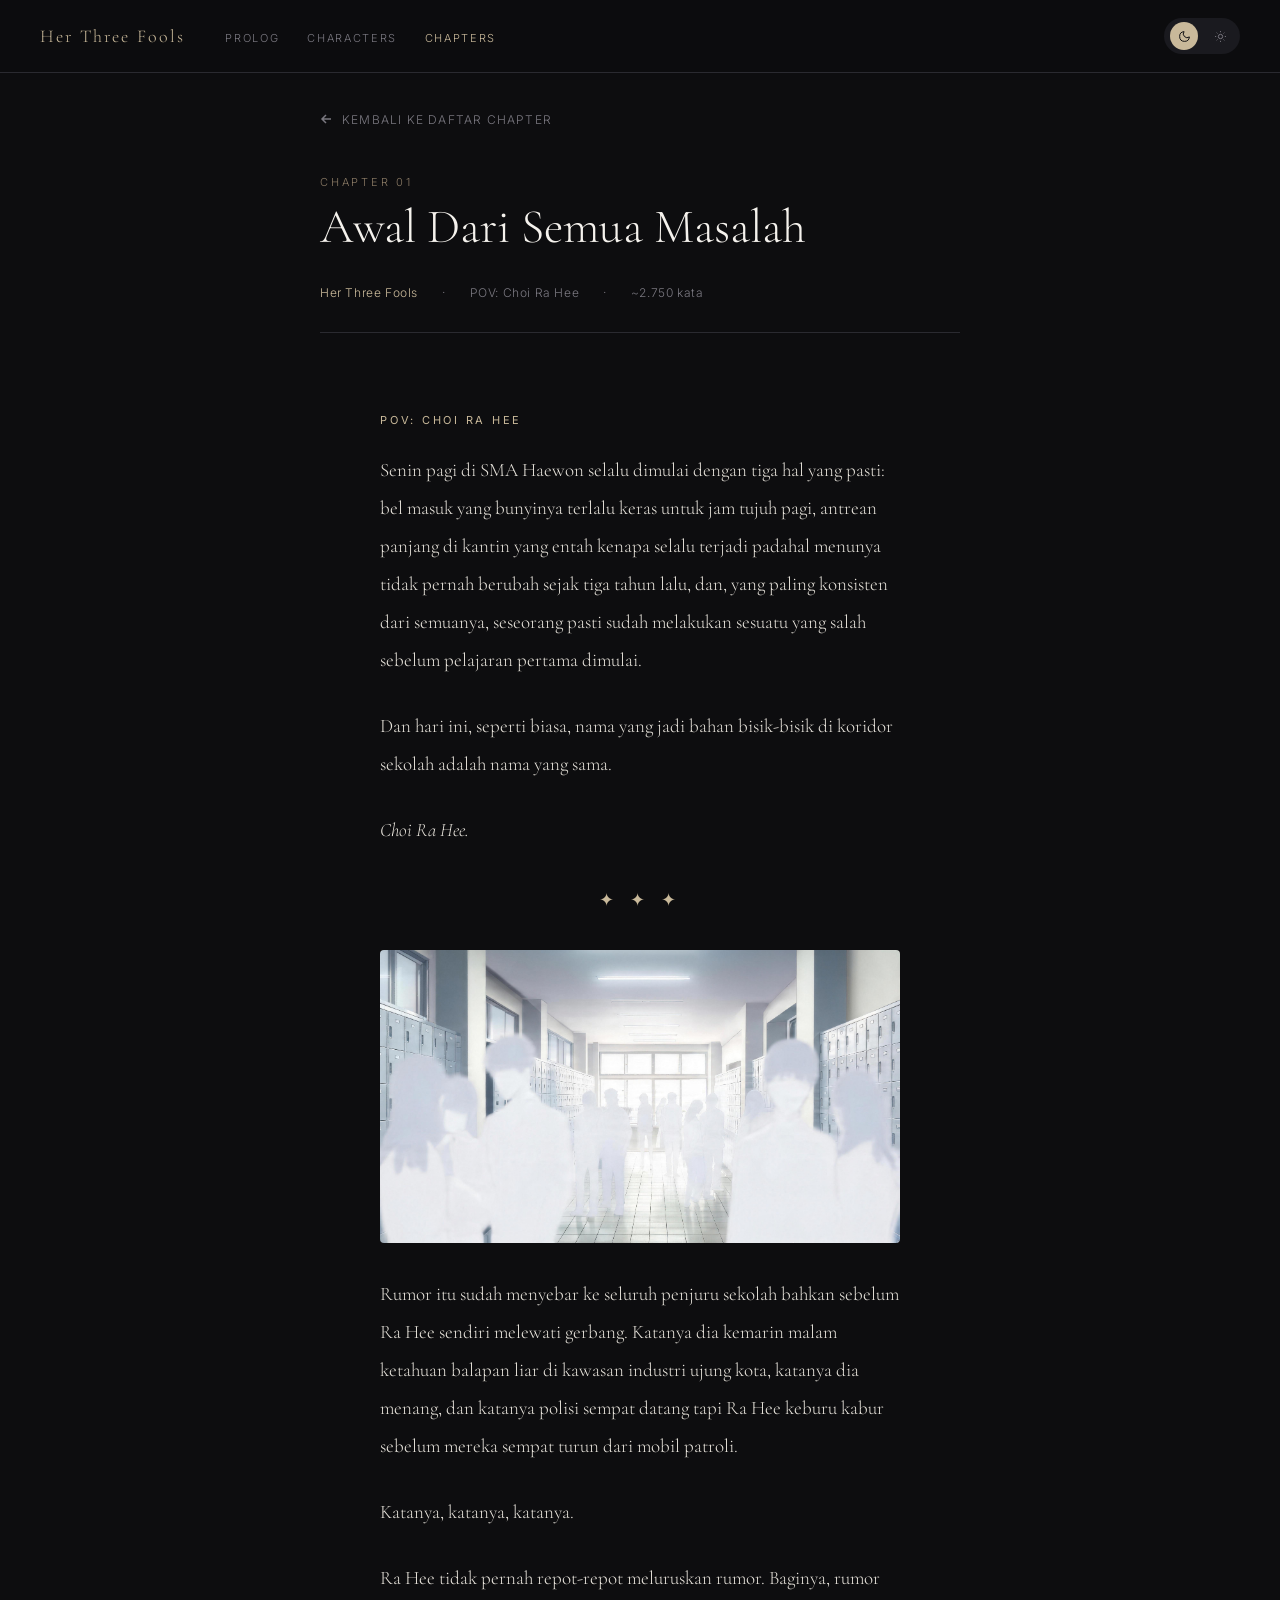
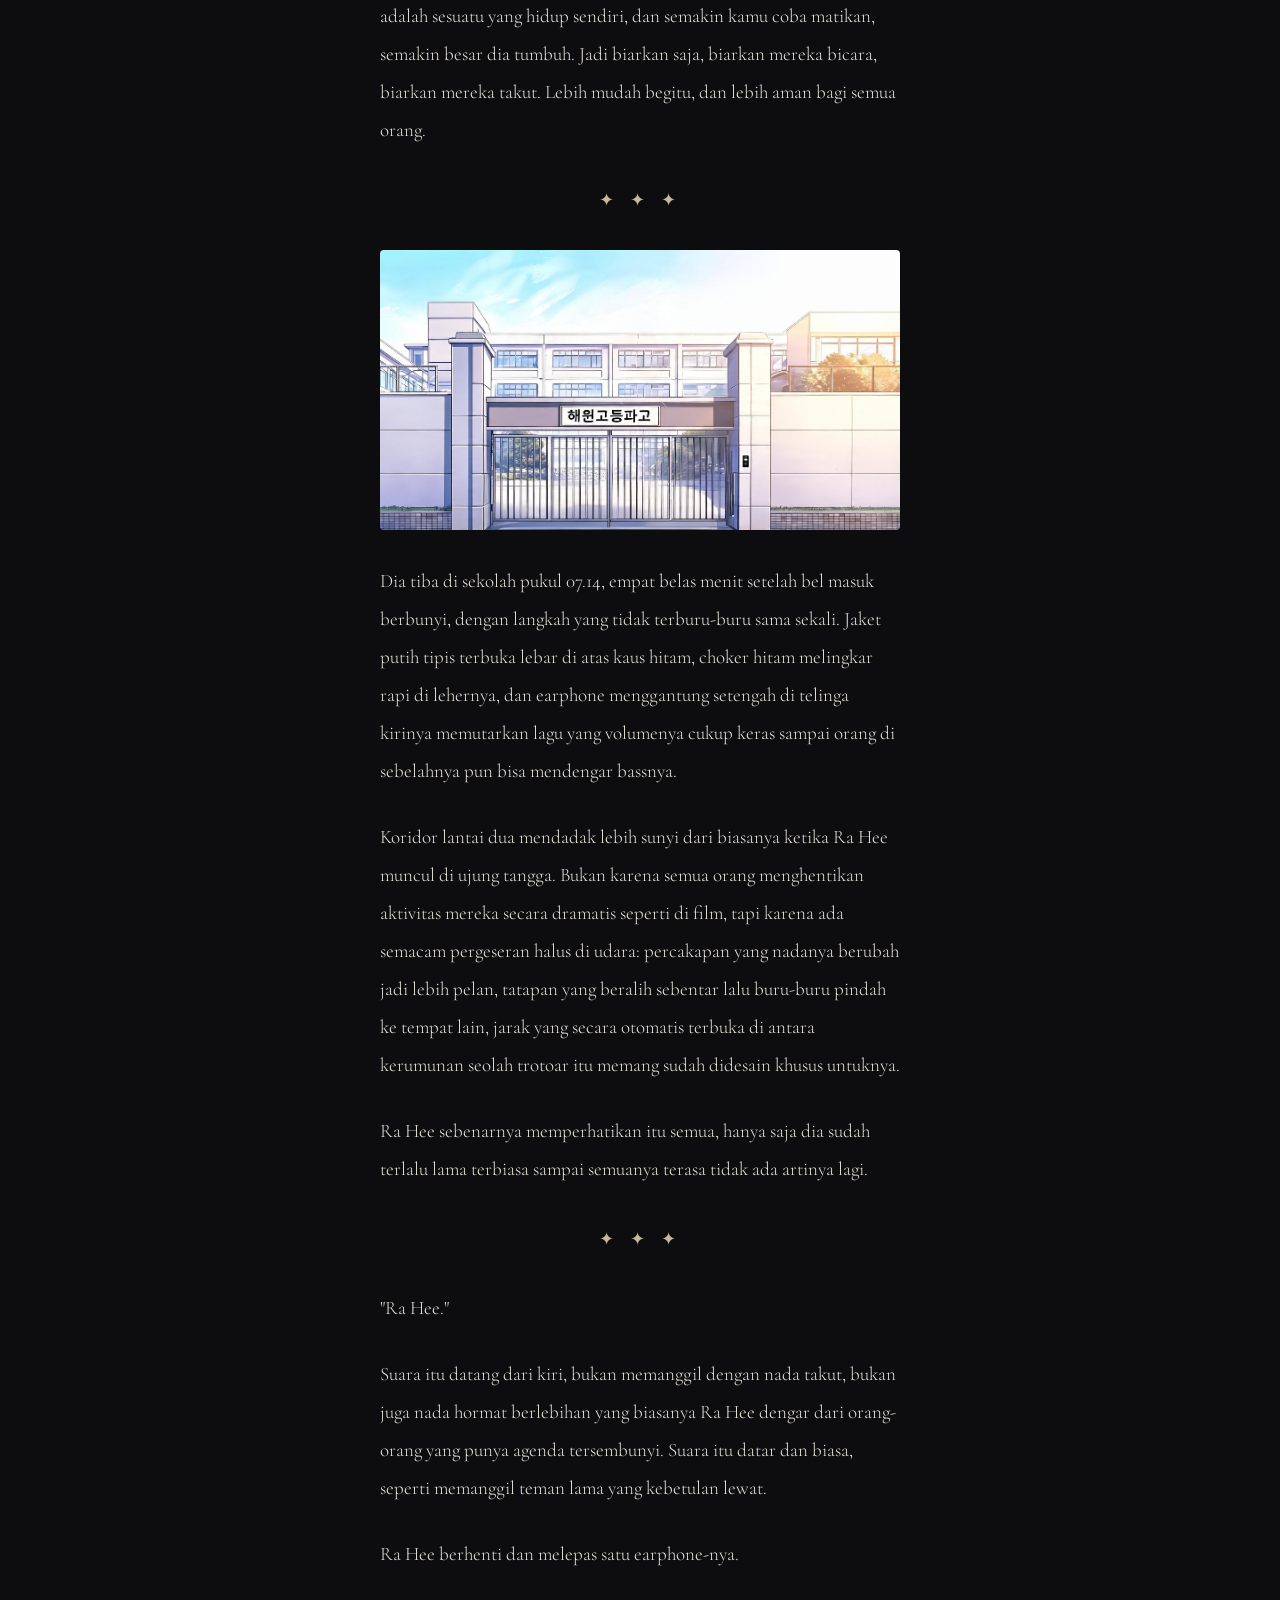
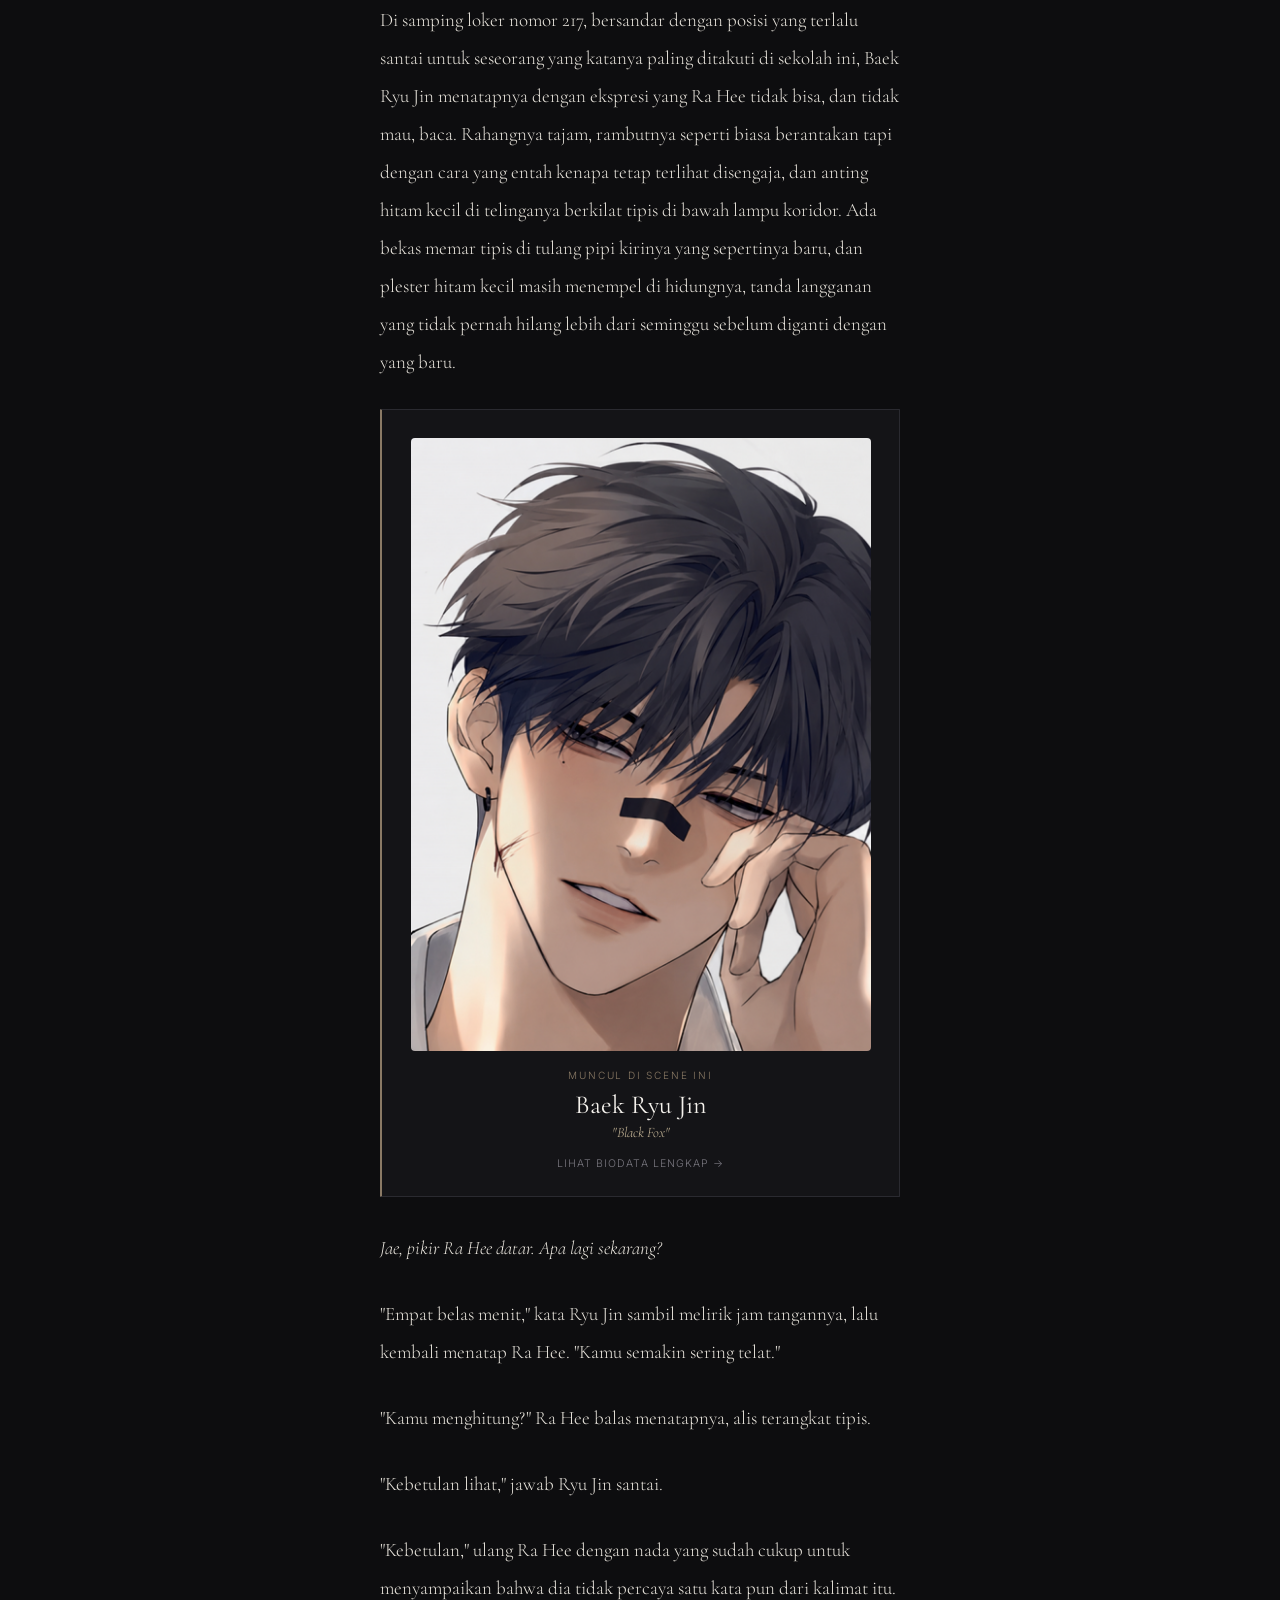
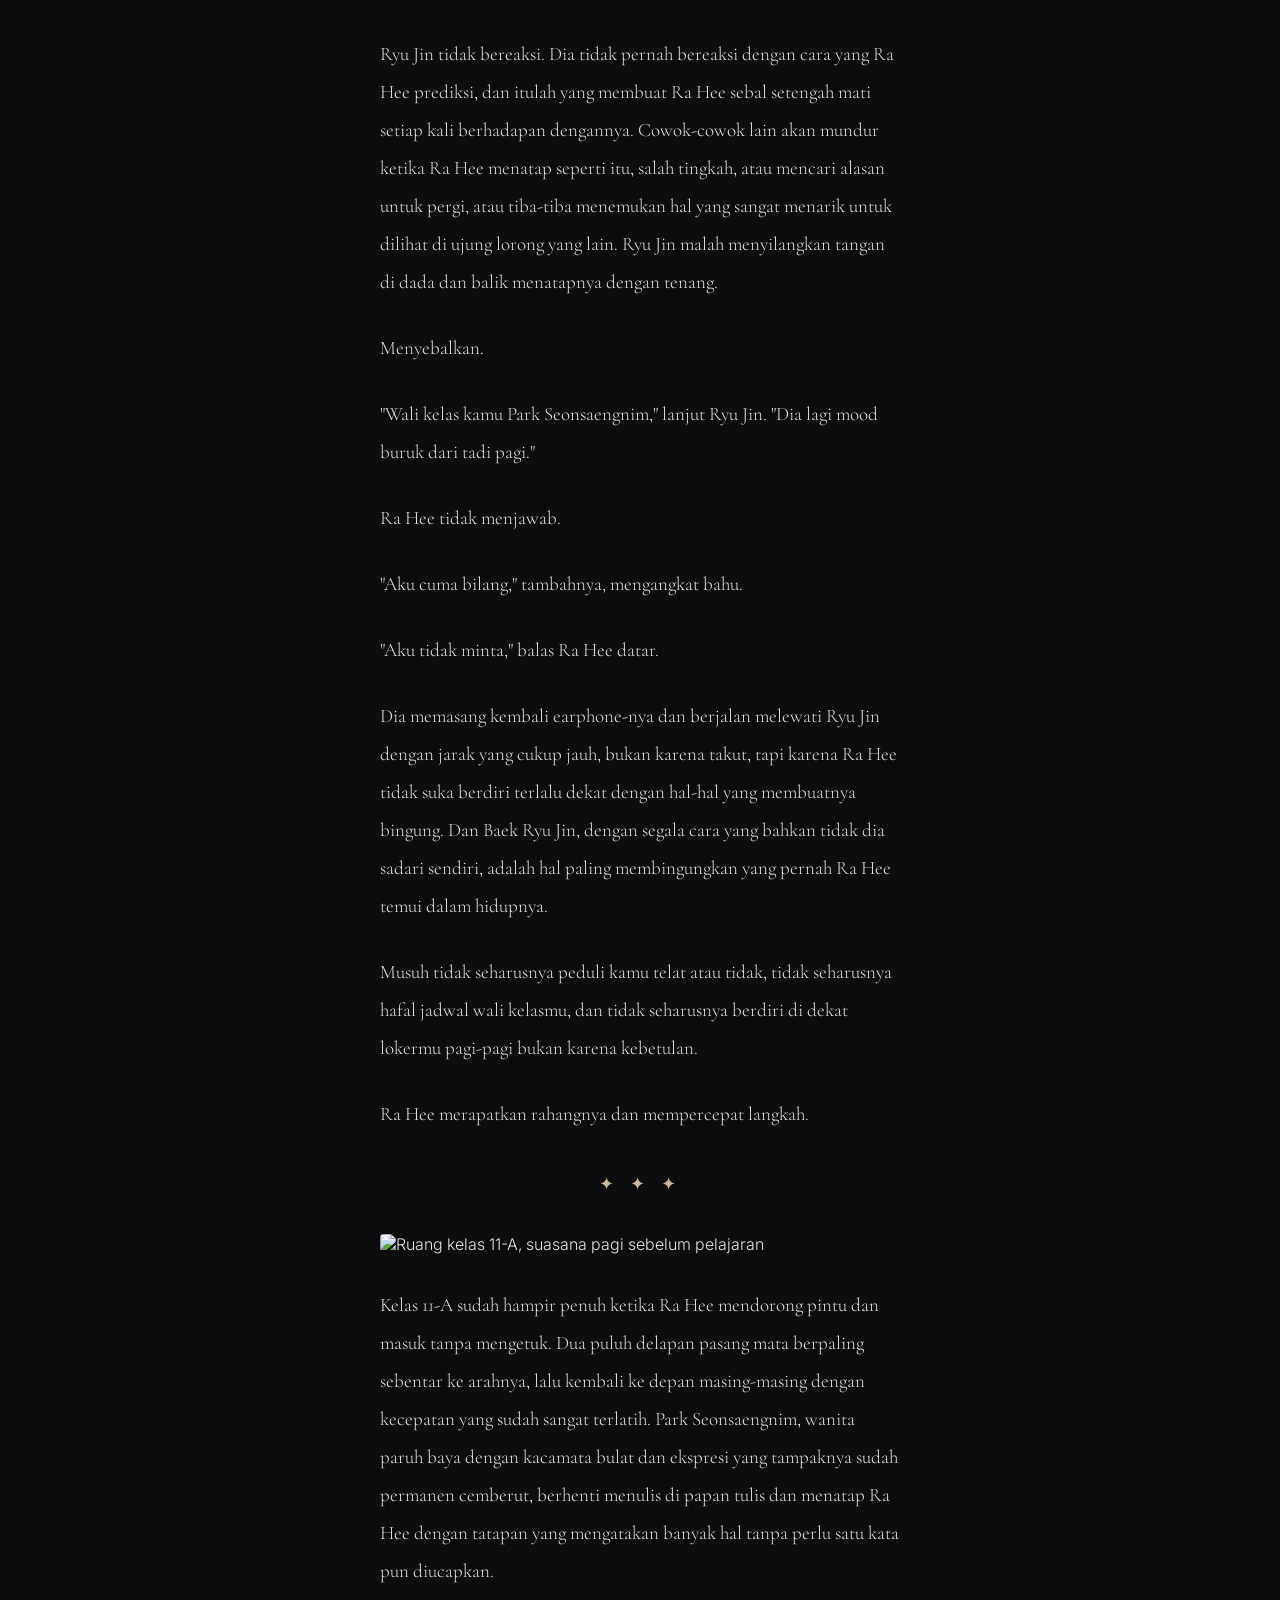
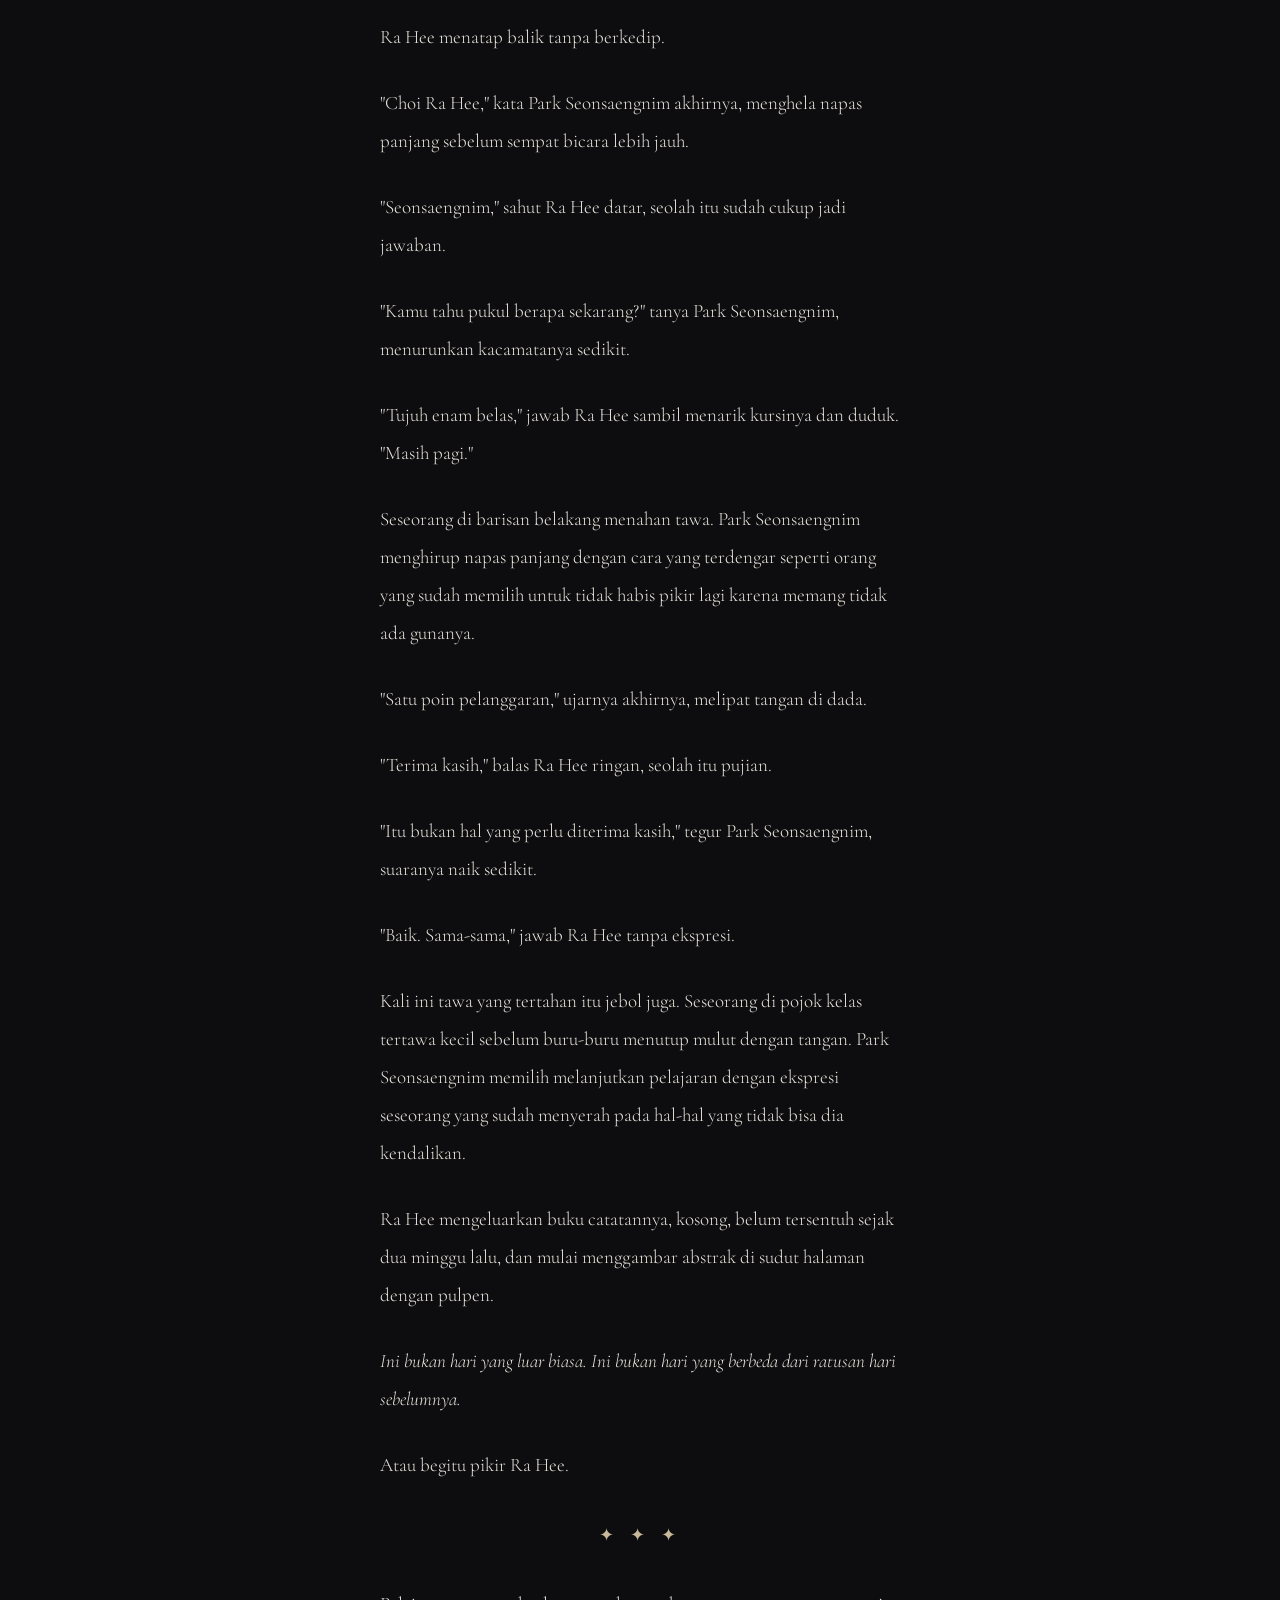
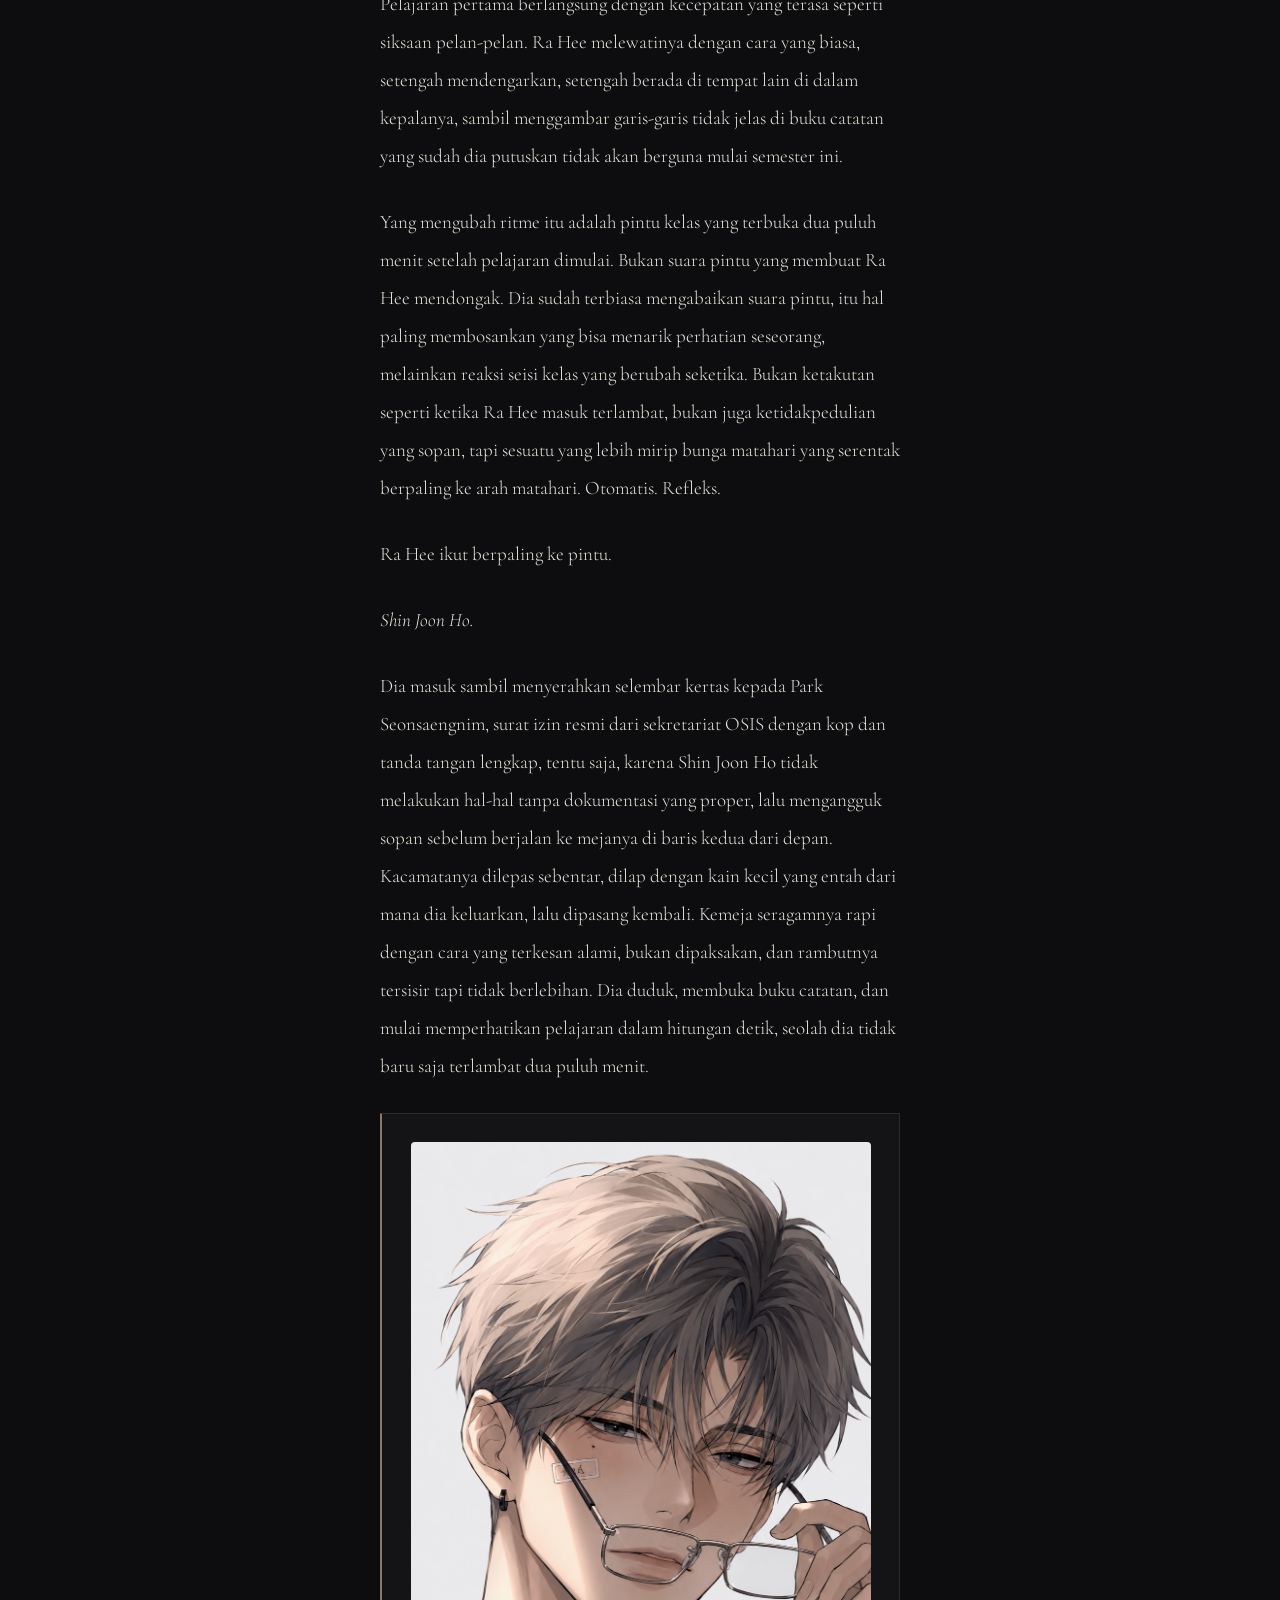
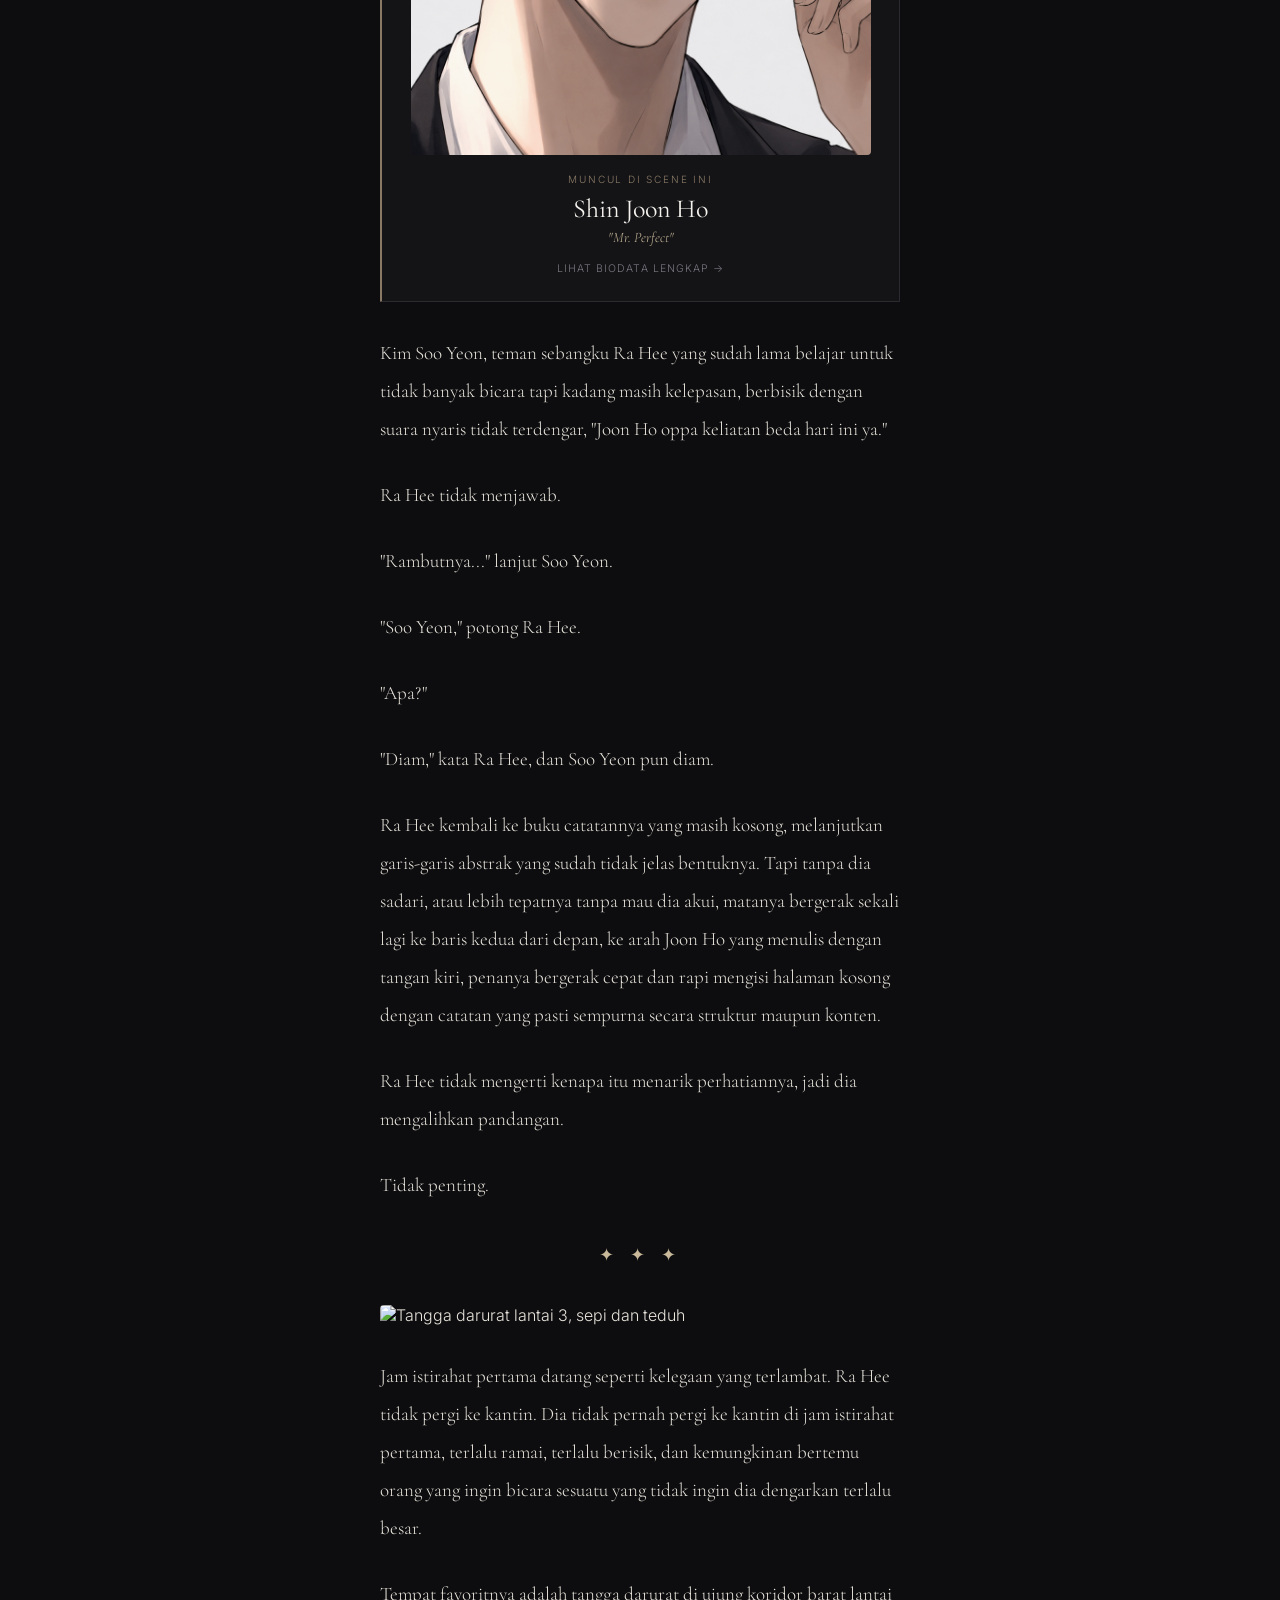
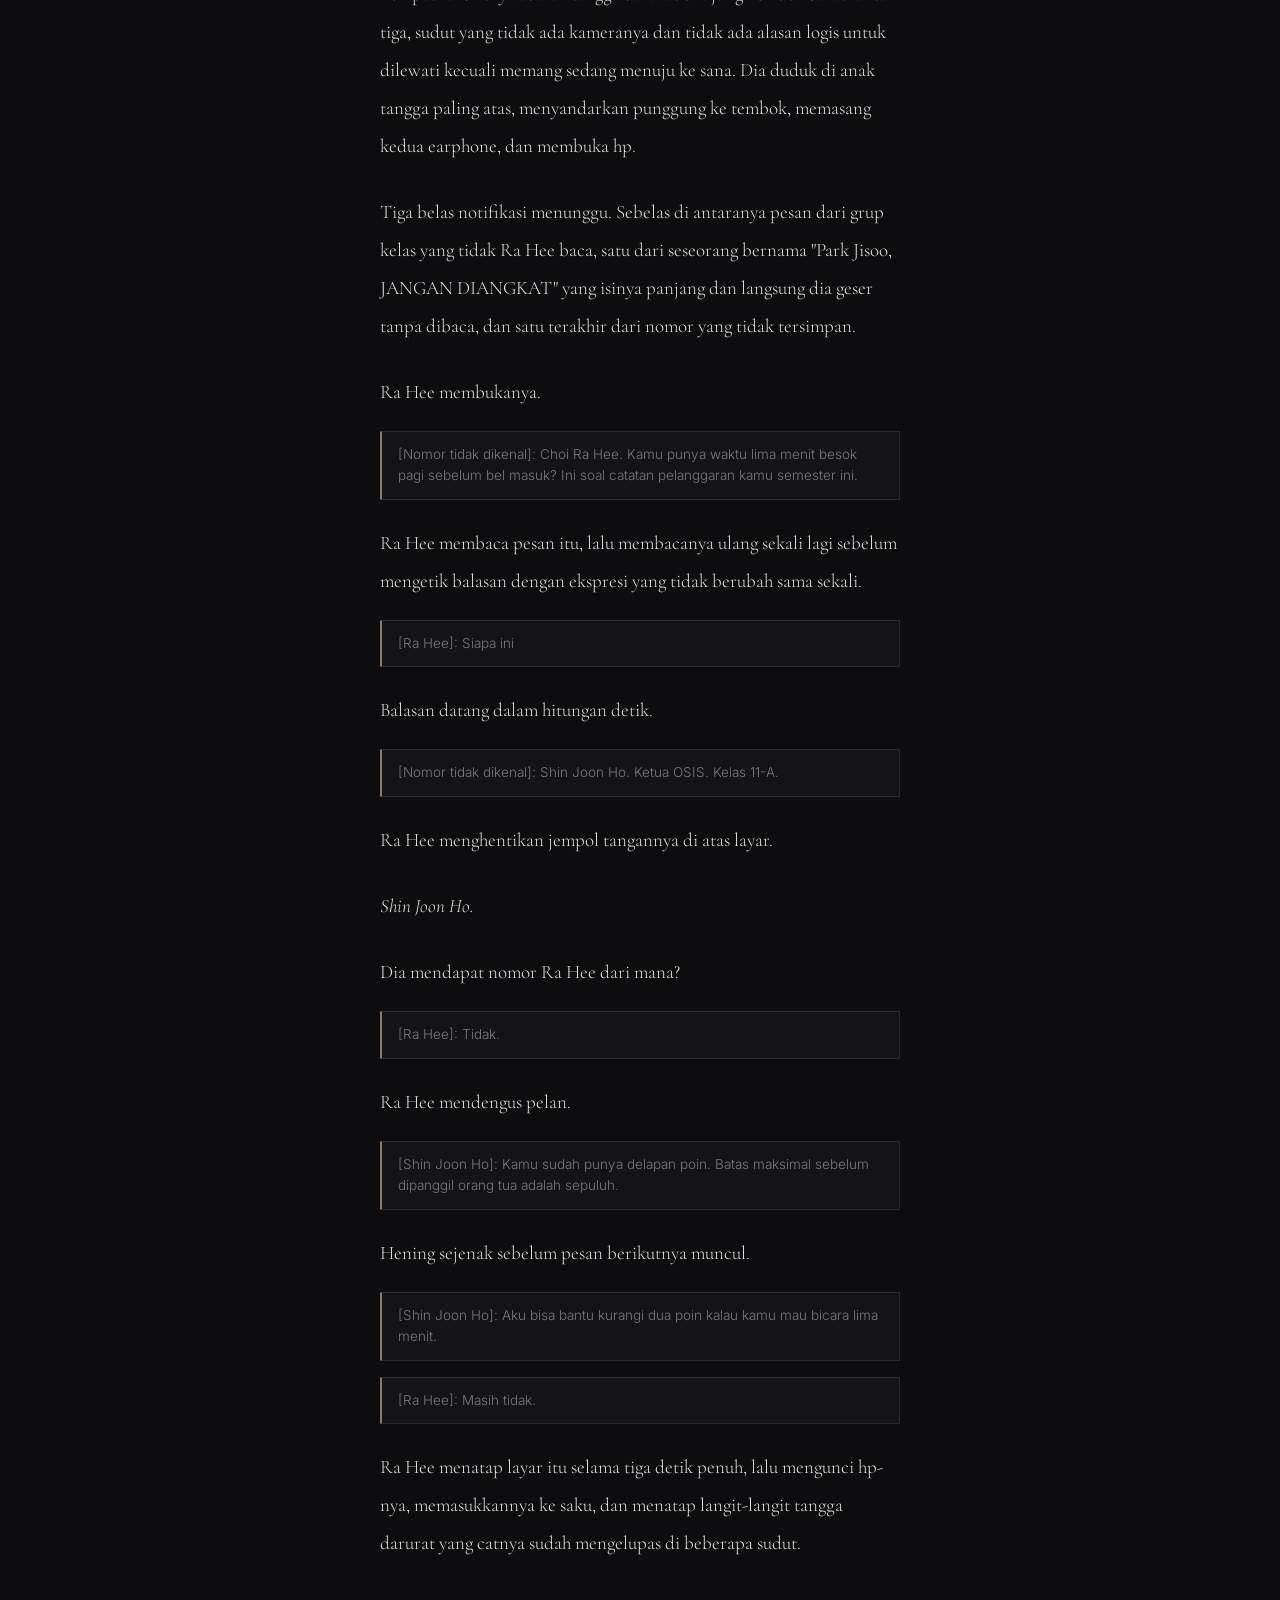
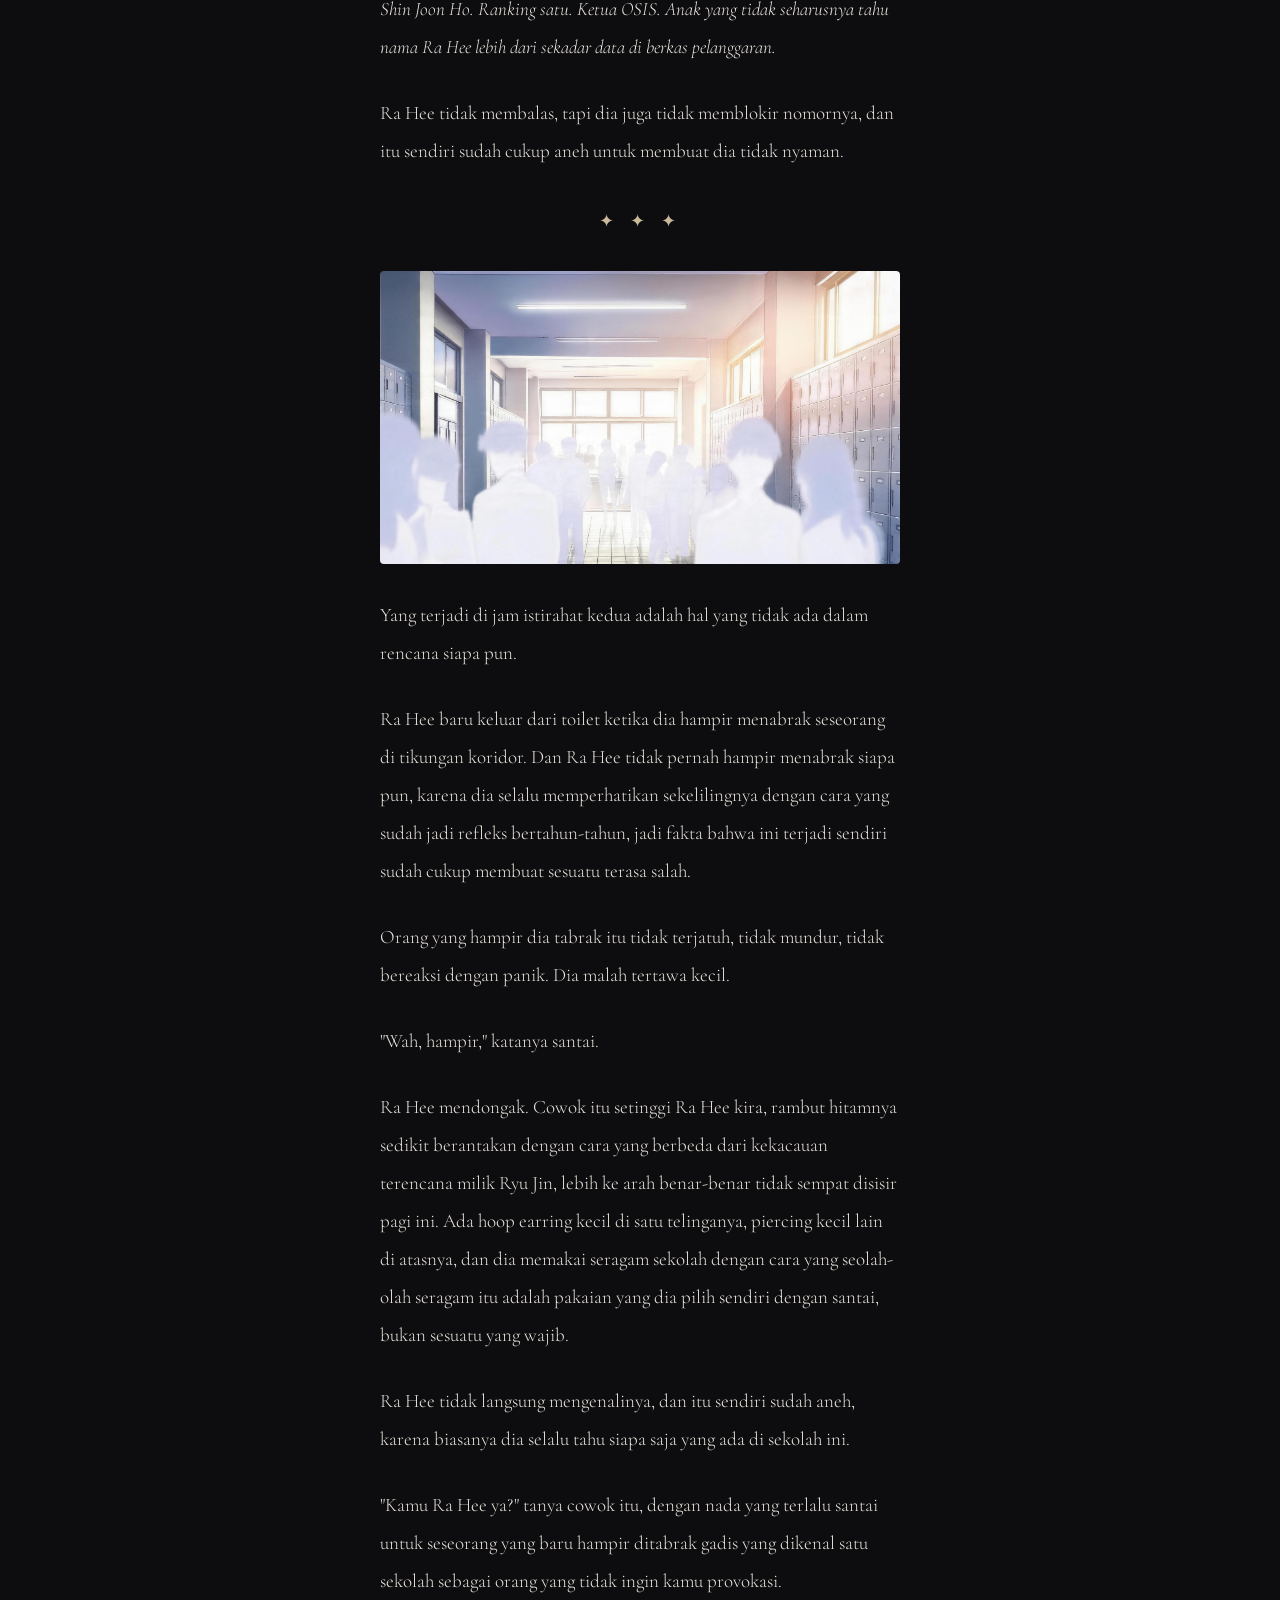
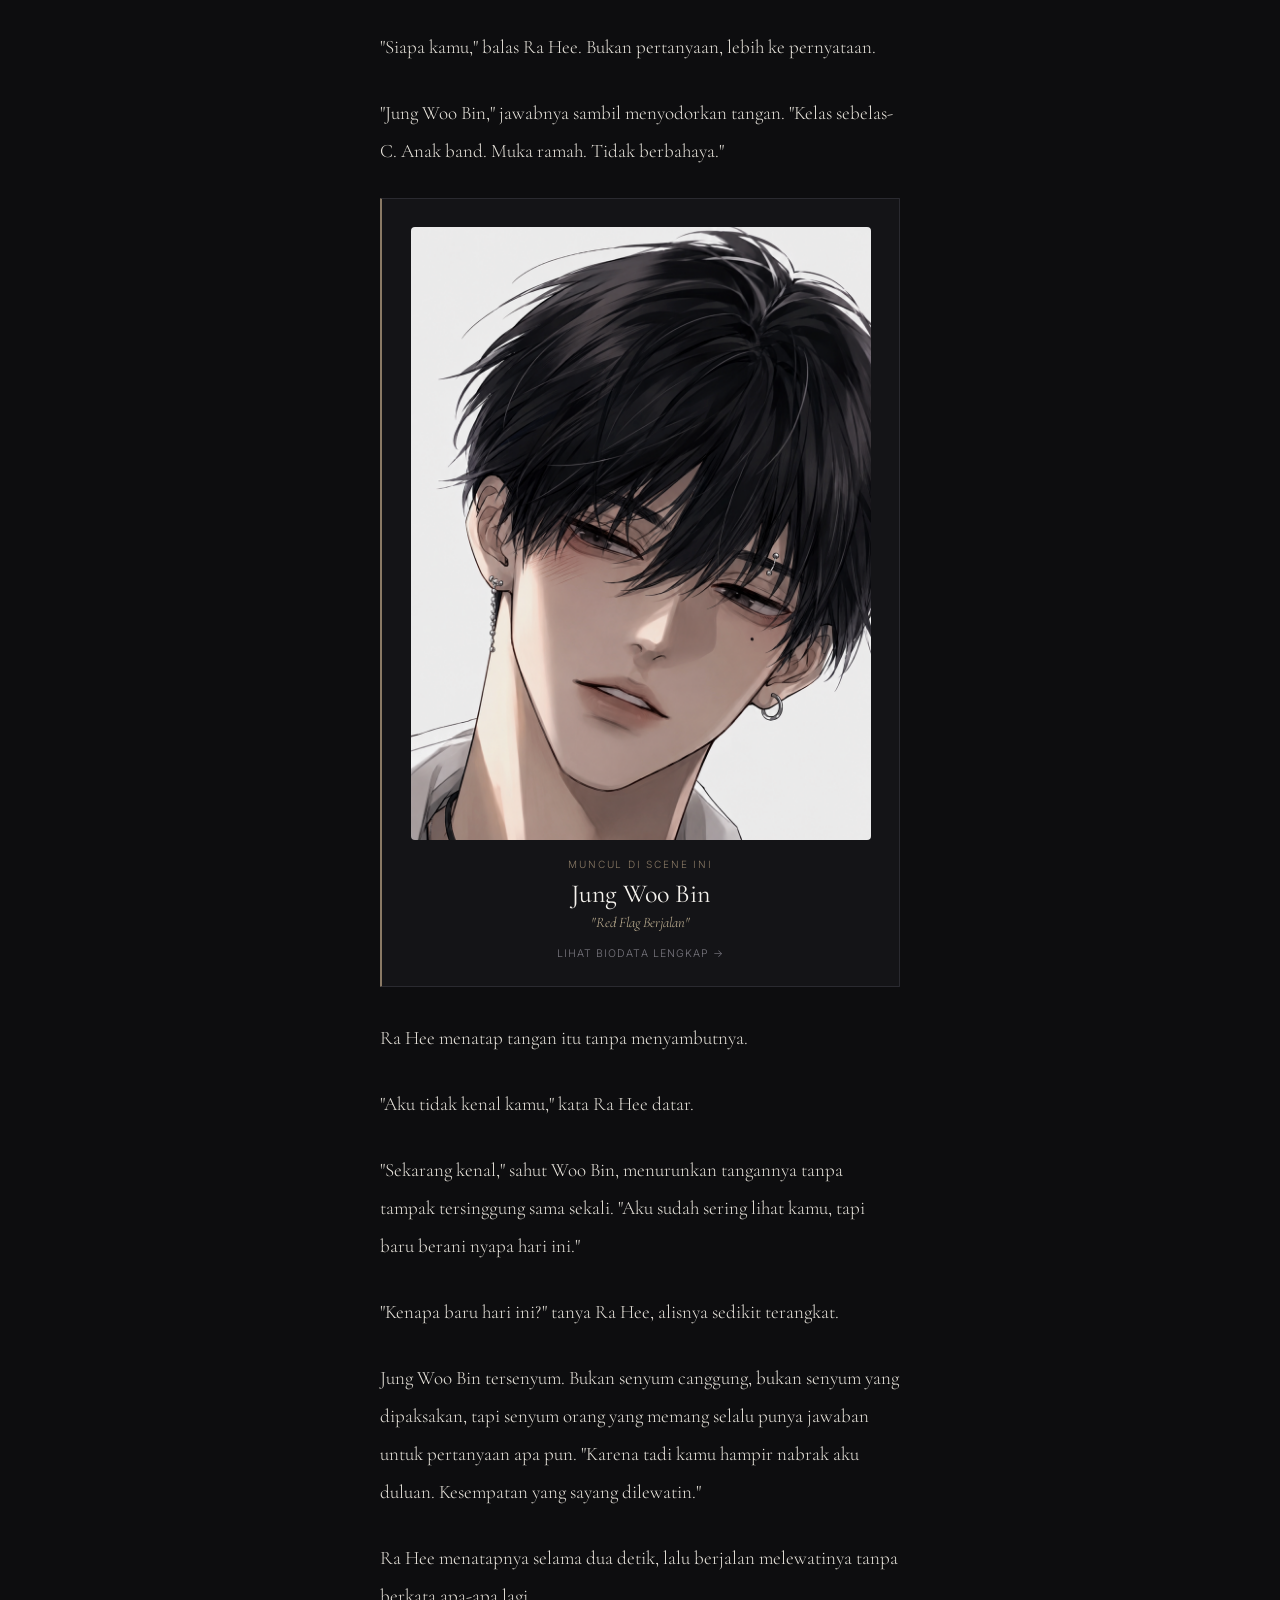
==== commit 9cb5444e: "update revisi tambahin gambar" ====
--- a/chapter-1.html
+++ b/chapter-1.html
@@ -4,7 +4,7 @@
 <head>
     <meta charset="UTF-8" />
     <meta name="viewport" content="width=device-width, initial-scale=1.0" />
-    <title>Chapter 01 &mdash; Awal Dari Semua Masalah | Her Three Fools</title>
+    <title>Chapter 01: Awal Dari Semua Masalah | Her Three Fools</title>
     <link
         href="https://fonts.googleapis.com/css2?family=Cormorant+Garamond:ital,wght@0,300;0,400;0,600;1,300;1,400&family=Inter:wght@300;400;500&display=swap"
         rel="stylesheet" />
@@ -79,31 +79,33 @@
         <div class="pov">POV: Choi Ra Hee</div>
         <p>Senin pagi di SMA Haewon selalu dimulai dengan tiga hal yang pasti: bel masuk yang bunyinya terlalu keras
             untuk jam tujuh pagi, antrean panjang di kantin yang entah kenapa selalu terjadi padahal menunya tidak
-            pernah berubah sejak tiga tahun lalu, dan&mdash;yang paling konsisten dari semuanya&mdash;seseorang pasti
+            pernah berubah sejak tiga tahun lalu, dan, yang paling konsisten dari semuanya, seseorang pasti
             sudah melakukan sesuatu yang salah sebelum pelajaran pertama dimulai.</p>
         <p>Dan hari ini, seperti biasa, nama yang jadi bahan bisik-bisik di koridor sekolah adalah nama yang sama.</p>
         <p><em>Choi Ra Hee.</em></p>
         <div class="scene-break">✦ ✦ ✦</div>
-        <p class="scene-img-placeholder">[ISI GAMBAR LATAR: koridor sekolah pagi hari, suasana ramai berbisik]</p>
+        <img class="scene-img" src="assets/images/koridor-sekolah-pagi.png"
+            alt="Koridor sekolah pagi hari, suasana ramai berbisik" />
         <p>Rumor itu sudah menyebar ke seluruh penjuru sekolah bahkan sebelum Ra Hee sendiri melewati gerbang. Katanya
             dia kemarin malam ketahuan balapan liar di kawasan industri ujung kota, katanya dia menang, dan katanya
             polisi sempat datang tapi Ra Hee keburu kabur sebelum mereka sempat turun dari mobil patroli.</p>
         <p>Katanya, katanya, katanya.</p>
         <p>Ra Hee tidak pernah repot-repot meluruskan rumor. Baginya, rumor adalah sesuatu yang hidup sendiri, dan
-            semakin kamu coba matikan, semakin besar dia tumbuh&mdash;jadi biarkan saja, biarkan mereka bicara, biarkan
+            semakin kamu coba matikan, semakin besar dia tumbuh. Jadi biarkan saja, biarkan mereka bicara, biarkan
             mereka takut. Lebih mudah begitu, dan lebih aman bagi semua orang.</p>
         <div class="scene-break">✦ ✦ ✦</div>
-        <p class="scene-img-placeholder">[ISI GAMBAR LATAR: gerbang &amp; koridor lantai dua SMA Haewon, pagi hari]</p>
+        <img class="scene-img" src="assets/images/gerbang-sma-haewon.png"
+            alt="Gerbang dan koridor lantai dua SMA Haewon, pagi hari" />
         <p>Dia tiba di sekolah pukul 07.14, empat belas menit setelah bel masuk berbunyi, dengan langkah yang tidak
             terburu-buru sama sekali. Jaket putih tipis terbuka lebar di atas kaus hitam, choker hitam melingkar rapi
             di lehernya, dan earphone menggantung setengah di telinga kirinya memutarkan lagu yang volumenya cukup
             keras sampai orang di sebelahnya pun bisa mendengar bassnya.</p>
-        <p>Koridor lantai dua mendadak lebih sunyi dari biasanya ketika Ra Hee muncul di ujung tangga&mdash;bukan karena
+        <p>Koridor lantai dua mendadak lebih sunyi dari biasanya ketika Ra Hee muncul di ujung tangga. Bukan karena
             semua orang menghentikan aktivitas mereka secara dramatis seperti di film, tapi karena ada semacam
             pergeseran halus di udara: percakapan yang nadanya berubah jadi lebih pelan, tatapan yang beralih sebentar
             lalu buru-buru pindah ke tempat lain, jarak yang secara otomatis terbuka di antara kerumunan seolah
             trotoar itu memang sudah didesain khusus untuknya.</p>
-        <p>Ra Hee sebenarnya memperhatikan itu semua&mdash;hanya saja dia sudah terlalu lama terbiasa sampai semuanya
+        <p>Ra Hee sebenarnya memperhatikan itu semua, hanya saja dia sudah terlalu lama terbiasa sampai semuanya
             terasa tidak ada artinya lagi.</p>
         <div class="scene-break">✦ ✦ ✦</div>
         <p>"Ra Hee."</p>
@@ -112,11 +114,11 @@
             memanggil teman lama yang kebetulan lewat.</p>
         <p>Ra Hee berhenti dan melepas satu earphone-nya.</p>
         <p>Di samping loker nomor 217, bersandar dengan posisi yang terlalu santai untuk seseorang yang katanya paling
-            ditakuti di sekolah ini, Baek Ryu Jin menatapnya dengan ekspresi yang Ra Hee tidak bisa&mdash;dan tidak
-            mau&mdash;baca. Rahangnya tajam, rambutnya seperti biasa berantakan tapi dengan cara yang entah kenapa
+            ditakuti di sekolah ini, Baek Ryu Jin menatapnya dengan ekspresi yang Ra Hee tidak bisa, dan tidak
+            mau, baca. Rahangnya tajam, rambutnya seperti biasa berantakan tapi dengan cara yang entah kenapa
             tetap terlihat disengaja, dan anting hitam kecil di telinganya berkilat tipis di bawah lampu koridor. Ada
             bekas memar tipis di tulang pipi kirinya yang sepertinya baru, dan plester hitam kecil masih menempel di
-            hidungnya&mdash;tanda langganan yang tidak pernah hilang lebih dari seminggu sebelum diganti dengan yang
+            hidungnya, tanda langganan yang tidak pernah hilang lebih dari seminggu sebelum diganti dengan yang
             baru.</p>
 
         <div class="char-inline-card">
@@ -136,7 +138,7 @@
         <p>"Kebetulan lihat," jawab Ryu Jin santai.</p>
         <p>"Kebetulan," ulang Ra Hee dengan nada yang sudah cukup untuk menyampaikan bahwa dia tidak percaya satu kata
             pun dari kalimat itu.</p>
-        <p>Ryu Jin tidak bereaksi&mdash;dia tidak pernah bereaksi dengan cara yang Ra Hee prediksi, dan itulah yang
+        <p>Ryu Jin tidak bereaksi. Dia tidak pernah bereaksi dengan cara yang Ra Hee prediksi, dan itulah yang
             membuat Ra Hee sebal setengah mati setiap kali berhadapan dengannya. Cowok-cowok lain akan mundur ketika
             Ra Hee menatap seperti itu, salah tingkah, atau mencari alasan untuk pergi, atau tiba-tiba menemukan hal
             yang sangat menarik untuk dilihat di ujung lorong yang lain. Ryu Jin malah menyilangkan tangan di dada dan
@@ -146,7 +148,7 @@
         <p>Ra Hee tidak menjawab.</p>
         <p>"Aku cuma bilang," tambahnya, mengangkat bahu.</p>
         <p>"Aku tidak minta," balas Ra Hee datar.</p>
-        <p>Dia memasang kembali earphone-nya dan berjalan melewati Ryu Jin dengan jarak yang cukup jauh&mdash;bukan
+        <p>Dia memasang kembali earphone-nya dan berjalan melewati Ryu Jin dengan jarak yang cukup jauh, bukan
             karena takut, tapi karena Ra Hee tidak suka berdiri terlalu dekat dengan hal-hal yang membuatnya bingung.
             Dan Baek Ryu Jin, dengan segala cara yang bahkan tidak dia sadari sendiri, adalah hal paling membingungkan
             yang pernah Ra Hee temui dalam hidupnya.</p>
@@ -154,7 +156,8 @@
             seharusnya berdiri di dekat lokermu pagi-pagi bukan karena kebetulan.</p>
         <p>Ra Hee merapatkan rahangnya dan mempercepat langkah.</p>
         <div class="scene-break">✦ ✦ ✦</div>
-        <p class="scene-img-placeholder">[ISI GAMBAR LATAR: ruang kelas 11-A, suasana pagi sebelum pelajaran]</p>
+        <img class="scene-img" src="assets/images/ruang-kelas-11a.png"
+            alt="Ruang kelas 11-A, suasana pagi sebelum pelajaran" />
         <p>Kelas 11-A sudah hampir penuh ketika Ra Hee mendorong pintu dan masuk tanpa mengetuk. Dua puluh delapan
             pasang mata berpaling sebentar ke arahnya, lalu kembali ke depan masing-masing dengan kecepatan yang sudah
             sangat terlatih. Park Seonsaengnim, wanita paruh baya dengan kacamata bulat dan ekspresi yang tampaknya
@@ -171,28 +174,28 @@
         <p>"Terima kasih," balas Ra Hee ringan, seolah itu pujian.</p>
         <p>"Itu bukan hal yang perlu diterima kasih," tegur Park Seonsaengnim, suaranya naik sedikit.</p>
         <p>"Baik. Sama-sama," jawab Ra Hee tanpa ekspresi.</p>
-        <p>Kali ini tawa yang tertahan itu jebol juga&mdash;seseorang di pojok kelas tertawa kecil sebelum buru-buru
+        <p>Kali ini tawa yang tertahan itu jebol juga. Seseorang di pojok kelas tertawa kecil sebelum buru-buru
             menutup mulut dengan tangan. Park Seonsaengnim memilih melanjutkan pelajaran dengan ekspresi seseorang yang
             sudah menyerah pada hal-hal yang tidak bisa dia kendalikan.</p>
-        <p>Ra Hee mengeluarkan buku catatannya&mdash;kosong, belum tersentuh sejak dua minggu lalu&mdash;dan mulai
+        <p>Ra Hee mengeluarkan buku catatannya, kosong, belum tersentuh sejak dua minggu lalu, dan mulai
             menggambar abstrak di sudut halaman dengan pulpen.</p>
         <p><em>Ini bukan hari yang luar biasa. Ini bukan hari yang berbeda dari ratusan hari sebelumnya.</em></p>
         <p>Atau begitu pikir Ra Hee.</p>
         <div class="scene-break">✦ ✦ ✦</div>
         <p>Pelajaran pertama berlangsung dengan kecepatan yang terasa seperti siksaan pelan-pelan. Ra Hee melewatinya
-            dengan cara yang biasa&mdash;setengah mendengarkan, setengah berada di tempat lain di dalam
-            kepalanya&mdash;sambil menggambar garis-garis tidak jelas di buku catatan yang sudah dia putuskan tidak
+            dengan cara yang biasa, setengah mendengarkan, setengah berada di tempat lain di dalam
+            kepalanya, sambil menggambar garis-garis tidak jelas di buku catatan yang sudah dia putuskan tidak
             akan berguna mulai semester ini.</p>
         <p>Yang mengubah ritme itu adalah pintu kelas yang terbuka dua puluh menit setelah pelajaran dimulai. Bukan
-            suara pintu yang membuat Ra Hee mendongak&mdash;dia sudah terbiasa mengabaikan suara pintu, itu hal paling
-            membosankan yang bisa menarik perhatian seseorang&mdash;melainkan reaksi seisi kelas yang berubah seketika.
+            suara pintu yang membuat Ra Hee mendongak. Dia sudah terbiasa mengabaikan suara pintu, itu hal paling
+            membosankan yang bisa menarik perhatian seseorang, melainkan reaksi seisi kelas yang berubah seketika.
             Bukan ketakutan seperti ketika Ra Hee masuk terlambat, bukan juga ketidakpedulian yang sopan, tapi sesuatu
             yang lebih mirip bunga matahari yang serentak berpaling ke arah matahari. Otomatis. Refleks.</p>
         <p>Ra Hee ikut berpaling ke pintu.</p>
         <p><em>Shin Joon Ho.</em></p>
-        <p>Dia masuk sambil menyerahkan selembar kertas kepada Park Seonsaengnim&mdash;surat izin resmi dari
+        <p>Dia masuk sambil menyerahkan selembar kertas kepada Park Seonsaengnim, surat izin resmi dari
             sekretariat OSIS dengan kop dan tanda tangan lengkap, tentu saja, karena Shin Joon Ho tidak melakukan
-            hal-hal tanpa dokumentasi yang proper&mdash;lalu mengangguk sopan sebelum berjalan ke mejanya di baris
+            hal-hal tanpa dokumentasi yang proper, lalu mengangguk sopan sebelum berjalan ke mejanya di baris
             kedua dari depan. Kacamatanya dilepas sebentar, dilap dengan kain kecil yang entah dari mana dia
             keluarkan, lalu dipasang kembali. Kemeja seragamnya rapi dengan cara yang terkesan alami, bukan
             dipaksakan, dan rambutnya tersisir tapi tidak berlebihan. Dia duduk, membuka buku catatan, dan mulai
@@ -211,30 +214,31 @@
         <p>Kim Soo Yeon, teman sebangku Ra Hee yang sudah lama belajar untuk tidak banyak bicara tapi kadang masih
             kelepasan, berbisik dengan suara nyaris tidak terdengar, "Joon Ho oppa keliatan beda hari ini ya."</p>
         <p>Ra Hee tidak menjawab.</p>
-        <p>"Rambutnya—" lanjut Soo Yeon.</p>
+        <p>"Rambutnya..." lanjut Soo Yeon.</p>
         <p>"Soo Yeon," potong Ra Hee.</p>
         <p>"Apa?"</p>
         <p>"Diam," kata Ra Hee, dan Soo Yeon pun diam.</p>
         <p>Ra Hee kembali ke buku catatannya yang masih kosong, melanjutkan garis-garis abstrak yang sudah tidak jelas
-            bentuknya&mdash;tapi tanpa dia sadari, atau lebih tepatnya tanpa mau dia akui, matanya bergerak sekali
+            bentuknya. Tapi tanpa dia sadari, atau lebih tepatnya tanpa mau dia akui, matanya bergerak sekali
             lagi ke baris kedua dari depan, ke arah Joon Ho yang menulis dengan tangan kiri, penanya bergerak cepat
             dan rapi mengisi halaman kosong dengan catatan yang pasti sempurna secara struktur maupun konten.</p>
         <p>Ra Hee tidak mengerti kenapa itu menarik perhatiannya, jadi dia mengalihkan pandangan.</p>
         <p>Tidak penting.</p>
         <div class="scene-break">✦ ✦ ✦</div>
-        <p class="scene-img-placeholder">[ISI GAMBAR LATAR: tangga darurat lantai 3, sepi dan teduh]</p>
-        <p>Jam istirahat pertama datang seperti kelegaan yang terlambat. Ra Hee tidak pergi ke kantin&mdash;dia tidak
+        <img class="scene-img" src="assets/images/tangga-darurat-l3.png"
+            alt="Tangga darurat lantai 3, sepi dan teduh" />
+        <p>Jam istirahat pertama datang seperti kelegaan yang terlambat. Ra Hee tidak pergi ke kantin. Dia tidak
             pernah pergi ke kantin di jam istirahat pertama, terlalu ramai, terlalu berisik, dan kemungkinan bertemu
             orang yang ingin bicara sesuatu yang tidak ingin dia dengarkan terlalu besar.</p>
         <p>Tempat favoritnya adalah tangga darurat di ujung koridor barat lantai tiga, sudut yang tidak ada kameranya
             dan tidak ada alasan logis untuk dilewati kecuali memang sedang menuju ke sana. Dia duduk di anak tangga
             paling atas, menyandarkan punggung ke tembok, memasang kedua earphone, dan membuka hp.</p>
         <p>Tiga belas notifikasi menunggu. Sebelas di antaranya pesan dari grup kelas yang tidak Ra Hee baca, satu dari
-            seseorang bernama "Park Jisoo &mdash; JANGAN DIANGKAT" yang isinya panjang dan langsung dia geser tanpa
+            seseorang bernama "Park Jisoo, JANGAN DIANGKAT" yang isinya panjang dan langsung dia geser tanpa
             dibaca, dan satu terakhir dari nomor yang tidak tersimpan.</p>
         <p>Ra Hee membukanya.</p>
         <p class="dialogue-line">[Nomor tidak dikenal]: Choi Ra Hee. Kamu punya waktu lima menit besok pagi sebelum bel
-            masuk?</p>
+            masuk? Ini soal catatan pelanggaran kamu semester ini.</p>
         <p>Ra Hee membaca pesan itu, lalu membacanya ulang sekali lagi sebelum mengetik balasan dengan ekspresi yang
             tidak berubah sama sekali.</p>
         <p class="dialogue-line">[Ra Hee]: Siapa ini</p>
@@ -244,23 +248,23 @@
         <p><em>Shin Joon Ho.</em></p>
         <p>Dia mendapat nomor Ra Hee dari mana?</p>
         <p class="dialogue-line">[Ra Hee]: Tidak.</p>
-        <p class="dialogue-line">[Shin Joon Ho]: Ini soal catatan pelanggaran kamu semester ini.</p>
         <p>Ra Hee mendengus pelan.</p>
-        <p class="dialogue-line">[Ra Hee]: Masih tidak.</p>
         <p class="dialogue-line">[Shin Joon Ho]: Kamu sudah punya delapan poin. Batas maksimal sebelum dipanggil orang
             tua adalah sepuluh.</p>
         <p>Hening sejenak sebelum pesan berikutnya muncul.</p>
         <p class="dialogue-line">[Shin Joon Ho]: Aku bisa bantu kurangi dua poin kalau kamu mau bicara lima menit.</p>
+        <p class="dialogue-line">[Ra Hee]: Masih tidak.</p>
         <p>Ra Hee menatap layar itu selama tiga detik penuh, lalu mengunci hp-nya, memasukkannya ke saku, dan menatap
             langit-langit tangga darurat yang catnya sudah mengelupas di beberapa sudut.</p>
         <p><em>Shin Joon Ho. Ranking satu. Ketua OSIS. Anak yang tidak seharusnya tahu nama Ra Hee lebih dari sekadar
                 data di berkas pelanggaran.</em></p>
-        <p>Ra Hee tidak membalas, tapi dia juga tidak memblokir nomornya&mdash;dan itu sendiri sudah cukup aneh untuk
+        <p>Ra Hee tidak membalas, tapi dia juga tidak memblokir nomornya, dan itu sendiri sudah cukup aneh untuk
             membuat dia tidak nyaman.</p>
         <div class="scene-break">✦ ✦ ✦</div>
-        <p class="scene-img-placeholder">[ISI GAMBAR LATAR: tikungan koridor sekolah, jam istirahat ramai]</p>
+        <img class="scene-img" src="assets/images/tikungan-koridor-ramai.png"
+            alt="Tikungan koridor sekolah, jam istirahat ramai" />
         <p>Yang terjadi di jam istirahat kedua adalah hal yang tidak ada dalam rencana siapa pun.</p>
-        <p>Ra Hee baru keluar dari toilet ketika dia hampir menabrak seseorang di tikungan koridor&mdash;dan Ra Hee
+        <p>Ra Hee baru keluar dari toilet ketika dia hampir menabrak seseorang di tikungan koridor. Dan Ra Hee
             tidak pernah hampir menabrak siapa pun, karena dia selalu memperhatikan sekelilingnya dengan cara yang
             sudah jadi refleks bertahun-tahun, jadi fakta bahwa ini terjadi sendiri sudah cukup membuat sesuatu terasa
             salah.</p>
@@ -268,7 +272,7 @@
             tertawa kecil.</p>
         <p>"Wah, hampir," katanya santai.</p>
         <p>Ra Hee mendongak. Cowok itu setinggi Ra Hee kira, rambut hitamnya sedikit berantakan dengan cara yang
-            berbeda dari kekacauan terencana milik Ryu Jin&mdash;lebih ke arah benar-benar tidak sempat disisir pagi
+            berbeda dari kekacauan terencana milik Ryu Jin, lebih ke arah benar-benar tidak sempat disisir pagi
             ini. Ada hoop earring kecil di satu telinganya, piercing kecil lain di atasnya, dan dia memakai seragam
             sekolah dengan cara yang seolah-olah seragam itu adalah pakaian yang dia pilih sendiri dengan santai,
             bukan sesuatu yang wajib.</p>
@@ -276,7 +280,7 @@
             yang ada di sekolah ini.</p>
         <p>"Kamu Ra Hee ya?" tanya cowok itu, dengan nada yang terlalu santai untuk seseorang yang baru hampir
             ditabrak gadis yang dikenal satu sekolah sebagai orang yang tidak ingin kamu provokasi.</p>
-        <p>"Siapa kamu," balas Ra Hee&mdash;bukan pertanyaan, lebih ke pernyataan.</p>
+        <p>"Siapa kamu," balas Ra Hee. Bukan pertanyaan, lebih ke pernyataan.</p>
         <p>"Jung Woo Bin," jawabnya sambil menyodorkan tangan. "Kelas sebelas-C. Anak band. Muka ramah. Tidak
             berbahaya."</p>
 
@@ -295,45 +299,46 @@
         <p>"Sekarang kenal," sahut Woo Bin, menurunkan tangannya tanpa tampak tersinggung sama sekali. "Aku sudah
             sering lihat kamu, tapi baru berani nyapa hari ini."</p>
         <p>"Kenapa baru hari ini?" tanya Ra Hee, alisnya sedikit terangkat.</p>
-        <p>Jung Woo Bin tersenyum&mdash;bukan senyum canggung, bukan senyum yang dipaksakan, tapi senyum orang yang
+        <p>Jung Woo Bin tersenyum. Bukan senyum canggung, bukan senyum yang dipaksakan, tapi senyum orang yang
             memang selalu punya jawaban untuk pertanyaan apa pun. "Karena tadi kamu hampir nabrak aku duluan.
             Kesempatan yang sayang dilewatin."</p>
         <p>Ra Hee menatapnya selama dua detik, lalu berjalan melewatinya tanpa berkata apa-apa lagi.</p>
         <p>"Sampai ketemu lagi, Ra Hee!" serunya dari belakang, suaranya tidak terpengaruh sama sekali oleh sikap
             dingin Ra Hee.</p>
-        <p>Ra Hee tidak menoleh, tapi ada sesuatu yang mengganjal di sudut pikirannya&mdash;bukan karena Jung Woo Bin
+        <p>Ra Hee tidak menoleh, tapi ada sesuatu yang mengganjal di sudut pikirannya. Bukan karena Jung Woo Bin
             mengatakannya dengan cara yang membuatnya percaya, melainkan justru karena cara dia mengatakannya yang
             sama sekali tidak memerlukan persetujuan Ra Hee.</p>
         <p><em>Sampai ketemu lagi.</em></p>
-        <p>Bukan "semoga kita ketemu lagi", bukan "kalau kamu mau"&mdash;dia mengatakannya seolah hal itu sudah pasti
+        <p>Bukan "semoga kita ketemu lagi", bukan "kalau kamu mau". Dia mengatakannya seolah hal itu sudah pasti
             terjadi.</p>
         <p>Siapa yang mengajarinya bicara seperti itu?</p>
         <div class="scene-break">✦ ✦ ✦</div>
-        <p class="scene-img-placeholder">[ISI GAMBAR LATAR: tangga depan sekolah, sore hari, halaman mulai sepi]</p>
+        <img class="scene-img" src="assets/images/tangga-depan-sekolah.png"
+            alt="Tangga depan sekolah, sore hari, halaman mulai sepi" />
         <p>Sore hari, ketika sekolah sudah hampir kosong dan koridor lantai satu hanya dihuni beberapa siswa yang lupa
             anggota keluarganya atau memang tidak punya alasan untuk pulang cepat, Ra Hee duduk di tangga depan dengan
             helm di pangkuannya.</p>
         <p>Motornya diparkir di ujung halaman. Dia menunggu Soo Yeon yang katanya perlu mengambil sesuatu dari kelas
-            dan sudah hilang selama dua puluh menit&mdash;dua puluh menit untuk mengambil satu buku.</p>
+            dan sudah hilang selama dua puluh menit, dua puluh menit untuk mengambil satu buku.</p>
         <p>Ra Hee menghembuskan napas pelan dan menatap halaman sekolah yang perlahan kosong. Dan kemudian, karena
             hari ini rupanya memang bukan hari yang biasa, seseorang duduk di sampingnya tanpa ditanya, tanpa izin.</p>
-        <p>Ra Hee tidak perlu menoleh untuk tahu siapa&mdash;aroma parfum yang tidak berlebihan tapi terasa jelas, aura
+        <p>Ra Hee tidak perlu menoleh untuk tahu siapa. Aroma parfum yang tidak berlebihan tapi terasa jelas, aura
             ketenangan yang tidak wajar, suara langkah yang terlalu terkontrol untuk jadi tidak disengaja.</p>
         <p><em>Shin Joon Ho.</em></p>
         <p>"Kamu tidak balas pesanku," katanya, bukan dengan nada menuduh, melainkan datar dan faktual.</p>
         <p>"Aku tahu," jawab Ra Hee, sama datarnya.</p>
         <p>"Aku serius soal dua poinnya," lanjut Joon Ho.</p>
         <p>"Aku dengar," sahut Ra Hee singkat.</p>
-        <p>Hening sebentar&mdash;bukan hening yang tidak nyaman, justru yang lebih menjengkelkan adalah jenis hening
+        <p>Hening sebentar. Bukan hening yang tidak nyaman, justru yang lebih menjengkelkan adalah jenis hening
             yang terlalu tenang ini, seperti Shin Joon Ho memang tidak merasa perlu mengisi setiap detik dengan suara.
         </p>
         <p>"Kamu tidak penasaran kenapa aku mau repot-repot bantu kamu?" tanya Joon Ho akhirnya.</p>
         <p>Ra Hee baru menoleh ke arahnya. Dari jarak ini, dia bisa melihat bahwa wajah Shin Joon Ho memang tidak bisa
-            disebut biasa&mdash;ada alasan mengapa para penggemarnya bisa mengantre di depan kelas demi sekadar
+            disebut biasa, ada alasan mengapa para penggemarnya bisa mengantre di depan kelas demi sekadar
             melihatnya lewat, dan Ra Hee cukup jujur pada diri sendiri untuk mengakui itu sebagai fakta objektif. Tapi
             yang lebih menarik perhatiannya bukan wajahnya, melainkan matanya.</p>
         <p>Orang-orang yang melihat Shin Joon Ho biasanya melihat apa yang mereka mau lihat: sempurna, rapi, tidak
-            terjangkau. Tapi dari jarak ini, Ra Hee melihat sesuatu yang berbeda&mdash;dia tidak sedang mencari sesuatu
+            terjangkau. Tapi dari jarak ini, Ra Hee melihat sesuatu yang berbeda. Dia tidak sedang mencari sesuatu
             dari Ra Hee. Kebanyakan orang yang mendekati Ra Hee selalu punya sesuatu yang mereka inginkan, entah rasa
             ingin tahu, sensasi, atau sekadar cerita untuk diceritakan ke orang lain, tapi Shin Joon Ho menatapnya
             seperti seseorang yang sudah menemukan sesuatu dan sedang memutuskan apa yang harus dilakukan dengannya.</p>
@@ -347,37 +352,35 @@
             dia tidak sempat melihat ekspresinya.</p>
         <p><em>Dia tahu.</em></p>
         <p>Ra Hee menatap punggung itu sampai menghilang di balik gerbang, lalu kembali menatap halaman yang makin
-            kosong, mengerutkan alis tipis, dan memutar satu pertanyaan yang sama berulang-ulang di kepalanya&mdash;</p>
+            kosong, mengerutkan alis tipis, dan memutar satu pertanyaan yang sama berulang-ulang di kepalanya.</p>
         <p><em>Apa yang sedang terjadi hari ini?</em></p>
         <div class="scene-break">✦ ✦ ✦</div>
         <p>Soo Yeon akhirnya muncul tiga puluh dua menit setelah berjanji dua puluh menit, membawa dua
-            buku&mdash;ternyata bukan satu&mdash;dan wajah bersalah yang sudah dihafal Ra Hee luar kepala.</p>
-        <p>"Maaf, Ra Hee, tadi ketemu—" mulai Soo Yeon.</p>
+            buku, ternyata bukan satu, dan wajah bersalah yang sudah dihafal Ra Hee luar kepala.</p>
+        <p>"Maaf, Ra Hee, tadi ketemu..." mulai Soo Yeon.</p>
         <p>"Naik," potong Ra Hee.</p>
-        <p>"Tapi aku mau—"</p>
+        <p>"Tapi aku mau..."</p>
         <p>"Soo Yeon."</p>
         <p>"...naik," Soo Yeon menyerah.</p>
         <p>Mereka meninggalkan halaman SMA Haewon dengan suara mesin motor yang lebih keras dari yang diizinkan
             peraturan sekolah, melaju dengan kecepatan yang sudah di atas batas wajar bahkan sebelum melewati tikungan
-            pertama. Angin sore memukul wajah Ra Hee, dan dia mencoba untuk tidak memikirkan apa pun&mdash;tapi tiga
+            pertama. Angin sore memukul wajah Ra Hee, dan dia mencoba untuk tidak memikirkan apa pun. Tapi tiga
             nama itu sudah terlanjur memenuhi kepalanya seperti lagu yang tidak bisa dihentikan setelah mendengar
             refrainnya.</p>
         <p><em>Baek Ryu Jin.<br />Shin Joon Ho.<br />Jung Woo Bin.</em></p>
-        <p>Satu hari, tiga orang&mdash;ini bukan kebetulan. Dan Choi Ra Hee, gadis yang sudah bertahun-tahun selamat
+        <p>Satu hari, tiga orang. Ini bukan kebetulan. Dan Choi Ra Hee, gadis yang sudah bertahun-tahun selamat
             dari hal-hal yang jauh lebih berbahaya dari ini, merasakan sesuatu yang sangat tidak biasa merayap pelan
             di dadanya: sesuatu yang sangat mirip firasat buruk.</p>
         <div class="scene-break">✦ ✦ ✦</div>
-        <p class="scene-img-placeholder">[ISI GAMBAR LATAR: tiga lokasi&mdash;toilet sekolah, ruang OSIS, studio musik
-            basement, malam hari]</p>
         <p>Di sekolah yang sama, di lantai yang berbeda, dalam satu momen yang tidak akan pernah diakui oleh siapa pun
-            yang terlibat&mdash;</p>
+            yang terlibat:</p>
         <p>Baek Ryu Jin berdiri di depan cermin toilet, menyentuh bekas memar di tulang pipinya dengan ekspresi yang
             tidak terbaca. Shin Joon Ho duduk di ruang OSIS, menatap satu nama di daftar pelanggaran siswa yang sudah
             dia baca tiga kali lebih banyak dari yang seharusnya diperlukan. Dan di studio musik kecil di basement
             sekolah, Jung Woo Bin memetik gitar dengan melodi yang tidak ada judulnya, senyum yang tidak pergi-pergi
             dari wajahnya sejak sore tadi.</p>
         <p>Tidak ada yang tahu bahwa hari ini adalah hari pertama dari banyak hal yang akan mengubah
-            segalanya&mdash;untuk Ra Hee, dan untuk mereka bertiga.</p>
+            segalanya, untuk Ra Hee, dan untuk mereka bertiga.</p>
 
     </div>
 
--- a/assets/style.css
+++ b/assets/style.css
@@ -347,6 +347,15 @@
     border-width: 0 1px 1px 0;
 }
 
+.scene-img {
+    display: block;
+    width: 100%;
+    max-width: 700px;
+    height: auto;
+    margin: 2rem auto;
+    border-radius: 4px;
+}
+
 /* ── HERO TEXT ── */
 .hero-eyebrow {
     font-size: 11px;
